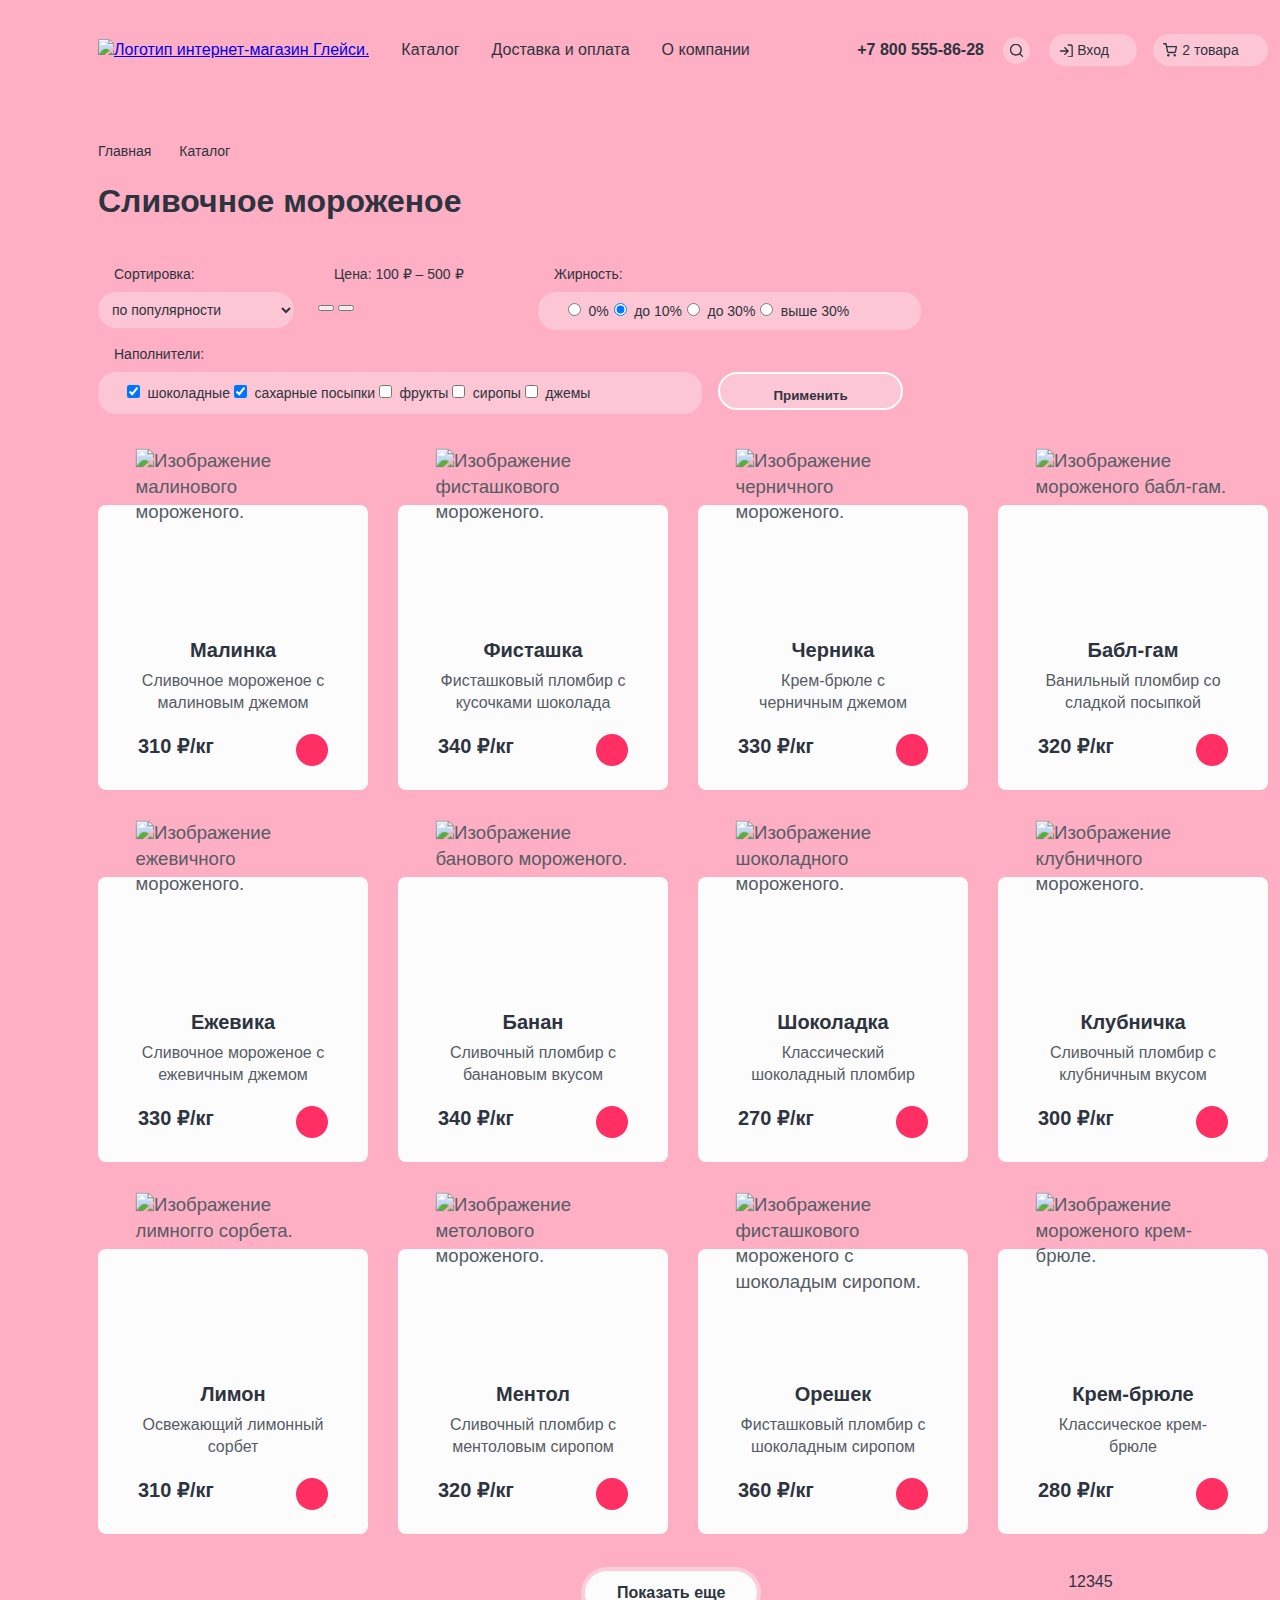
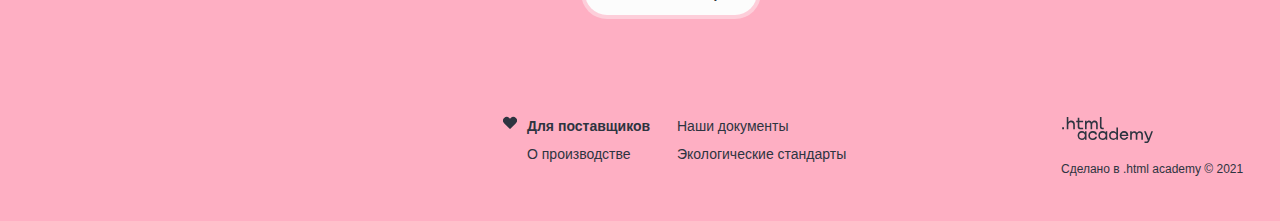
==== catalog.html @ 0bff7de8 "Добавляет мелкие графические элементы index" ====
<!DOCTYPE html>
<html lang="ru">

<head>
  <meta charset="UTF-8">
  <title>Интернет-магазин "Глейси" </title>
  <link rel="stylesheet" href="styles/styles.css" />
  <link rel="icon" href="favicon.ico" type="image/svg+xml" />
  <link rel="icon" type="image/png" href="images/favicon.png">
</head>

<body>
  <div class="page-wrapper">
    <header class="page-header">
      <!-- Логотип -->
      <a class="header-logo" href="index.html">
        <img src="images/logo.svg" width=" 137" height="56" alt="Логотип интернет-магазин Глейси.">
      </a>
      <!-- Навигация -->
      <nav class="header-navigation">
        <ul class="navigation-list">
          <li class="navigation-item">
            <a class="navigation-link" href="#">Каталог</a>
          </li>
          <li class="navigation-item">
            <a class="navigation-link" href="#">Доставка и оплата</a>
          </li>
          <li class="navigation-item">
            <a class="navigation-link" href="#">О компании</a>
          </li>
        </ul>
      </nav>
      <div class="header-wrapper">
        <!-- Телефон -->
        <a class="header-phone" href="tel:+78005558628">+7 800 555-86-28</a>
        <!-- Поиск по сайту -->
        <div class="search-wrapper">
          <button class="search-button" type="button"></button>
          <div class="input-wrapper"></div>
        </div>
      </div>
      <!-- Кнопка войти -->
      <div class="login-wrapper">
        <button class="login-button" type="button">Вход</button>
        <div class="login-popup"></div>
      </div>
      <!-- Корзина -->
      <div class="basket-wrapper">
        <button class="basket-button" type="button">2 товара</button>
        <div class="basket-popup"></div>
      </div>
    </header>
    <main class="main-container">
      <h1 class="visually-hidden">Каталог интернет-магазина Глейси.</h1>
      <!-- Хлебные крошки -->
      <ul class="breadcrumbs-list">
        <li class="breadcrumbs-item">
          <a class="breadcrumbs-link" href="index.html">Главная</a>
        </li>
        <li>
          <span class="breadcrumbs-link">Каталог</span>
        </li>
      </ul>
      <h2 class="catalog-title">Сливочное мороженое</h2>
      <!-- Фильтры -->
      <section class="filters">
        <h2 class="visually-hidden"> Список товаров с фильтрами</h2>
        <form class="filter-form" action="https://echo.htmlacademy.ru/" method="get">
          <div class="filter-wrapper-one">
            <h3 class="filter-title">Сортировка:</h3>
            <select class="sorting-select">
              <option value="popular">по популярности</option>
              <option value="price">по цене</option>
            </select>
            <!-- Фильтр по цене -->
            <fieldset class="filter">
              <h3 class="filter-title">Цена: 100 ₽ – 500 ₽</h3>
              <div class="range-scale">
                <div class="range-bar" style="left:0; width:164px">
                  <button class="range-toggle toggle-min" type="button">
                    <span class="visually-hidden">Изменить минимальную цену.</span>
                  </button>
                  <button class="range-toggle toggle-max" type="button">
                    <span class="visually-hidden">Изменить максимальную цену.</span>
                  </button>
                </div>
              </div>
            </fieldset>
            <!-- Фильтр по жирности -->
            <fieldset class="filter">
              <h3 class="filter-title">Жирность:</h3>
              <ul class="fat-content-list">
                <li class="fat-content-item">
                  <label class="radio-label">
                    <input class=" radio-input" type="radio" name="fat-content" value="0%" />
                    <span class="fat-content-label">0%</span>
                  </label>
                </li>
                <li class="fat-content-item">
                  <label class="radio-label">
                    <input class=" radio-input" type="radio" name="fat-content" value="10%" checked />
                    <span class="fat-content-label">до 10% </span>
                  </label>
                </li>
                <li class="fat-content-item">
                  <label class="radio-label">
                    <input class=" radio-input" type="radio" name="fat-content" value="30%" />
                    <span class="fat-content-label">до 30% </span>
                  </label>
                </li>
                <li class="fat-content-item">
                  <label class="radio-label">
                    <input class=" radio-input" type="radio" name="fat-content" value=">30%" />
                    <span class="fat-content-label">выше 30% </span>
                  </label>
                </li>
              </ul>
            </fieldset>
          </div>
          <div class="filter-wrapper-two">
            <!-- Фильтр по наполнителям -->
            <fieldset class="filter">
              <h3 class="filter-title">Наполнители:</h3>
              <ul class="toppings-list">
                <li class="toppings-item">
                  <label class="checkbox-label">
                    <input class=" checkbox-input" type="checkbox" name="topping" value="chocolate" checked />
                    <span class="checkbox-mark"></span>
                    <span class="toppings-label">шоколадные</span>
                  </label>
                </li>
                <li class="toppings-item">
                  <label class="checkbox-label">
                    <input class=" checkbox-input" type="checkbox" name="topping" value="sugar sprinkles" checked />
                    <span class="checkbox-mark"></span>
                    <span class="toppings-label">сахарные посыпки</span>
                  </label>
                </li>
                <li class="toppings-item">
                  <label class="checkbox-label">
                    <input class=" checkbox-input" type="checkbox" name="topping" value="fruit" />
                    <span class="checkbox-mark"></span>
                    <span class="toppings-label">фрукты</span>
                  </label>
                </li>
                <li class="toppings-item">
                  <label class="checkbox-label">
                    <input class=" checkbox-input" type="checkbox" name="topping" value="syrups" />
                    <span class="checkbox-mark"></span>
                    <span class="toppings-label">сиропы</span>
                  </label>
                </li>
                <li class="toppings-item">
                  <label class="checkbox-label">
                    <input class="checkbox-input" type="checkbox" name="topping" value="jams" />
                    <span class="checkbox-mark"></span>
                    <span class="toppings-label">джемы</span>
                  </label>
                </li>
              </ul>
            </fieldset>
            <button class="filter-button button-secondary-light" type="submit">Применить</button>
          </div>
        </form>
      </section>
      <!-- Каталог -->
      <section class="catalog">
        <h2 class="visually-hidden">Каталог товаров.</h2>
        <ul class="catalog-list">
          <li class="catalog-item">
            <img class="catalog-img" src="images/catalog-card-1.png" width="168" height="168"
              alt="Изображение малинового мороженого.">
            <div class="catalog-item-content">
              <h3 class="catalog-item-title">Малинка</h3>
              <p class="catalog-item-subtitle">Сливочное мороженое с малиновым джемом</p>
              <div class="catalog-wrapper">
                <span class="catalog-price">310 ₽/кг</span>
                <a class="catalog-link" href=""><span class="visually-hidden">Добавить в корзину.</span></a>
              </div>
            </div>
          </li>
          <li class="catalog-item">
            <img class="catalog-img" src="images/catalog-card-2.png" width="168" height="168"
              alt="Изображение фисташкового мороженого.">
            <div class="catalog-item-content">
              <h3 class="catalog-item-title">Фисташка</h3>
              <p class="catalog-item-subtitle">Фисташковый пломбир с кусочками шоколада</p>
              <div class="catalog-wrapper">
                <span class="catalog-price">340 ₽/кг</span>
                <a class="catalog-link" href=""><span class="visually-hidden">Добавить в корзину.</span></a>
              </div>
            </div>
          </li>
          <li class="catalog-item">
            <img class="catalog-img" src="images/catalog-card-3.png" width="168" height="168"
              alt="Изображение черничного мороженого.">
            <div class="catalog-item-content">
              <h3 class="catalog-item-title">Черника</h3>
              <p class="catalog-item-subtitle">Крем-брюле с черничным джемом</p>
              <div class="catalog-wrapper">
                <span class="catalog-price">330 ₽/кг</span>
                <a class="catalog-link" href=""><span class="visually-hidden">Добавить в корзину.</span></a>
              </div>
            </div>
          </li>
          <li class="catalog-item">
            <img class="catalog-img" src="images/catalog-card-4.png" width="168" height="168"
              alt="Изображение мороженого бабл-гам.">
            <div class="catalog-item-content">
              <h3 class="catalog-item-title">Бабл-гам</h3>
              <p class="catalog-item-subtitle">Ванильный пломбир со сладкой посыпкой</p>
              <div class="catalog-wrapper">
                <span class="catalog-price">320 ₽/кг</span>
                <a class="catalog-link" href=""><span class="visually-hidden">Добавить в корзину.</span></a>
              </div>
            </div>
          </li>
          <li class="catalog-item">
            <img class="catalog-img" src="images/catalog-card-5.png" width="168" height="168"
              alt="Изображение ежевичного мороженого.">
            <div class="catalog-item-content">
              <h3 class="catalog-item-title">Ежевика</h3>
              <p class="catalog-item-subtitle">Сливочное мороженое с ежевичным джемом</p>
              <div class="catalog-wrapper">
                <span class="catalog-price">330 ₽/кг</span>
                <a class="catalog-link" href=""><span class="visually-hidden">Добавить в корзину.</span></a>
              </div>
            </div>
          </li>
          <li class="catalog-item">
            <img class="catalog-img" src="images/catalog-card-6.png" width="168" height="168"
              alt="Изображение банового мороженого.">
            <div class="catalog-item-content">
              <h3 class="catalog-item-title">Банан</h3>
              <p class="catalog-item-subtitle">Сливочный пломбир с банановым вкусом</p>
              <div class="catalog-wrapper">
                <span class="catalog-price">340 ₽/кг</span>
                <a class="catalog-link" href=""><span class="visually-hidden">Добавить в корзину.</span></a>
              </div>
            </div>
          </li>
          <li class="catalog-item">
            <img class="catalog-img" src="images/catalog-card-7.png" width="168" height="168"
              alt="Изображение шоколадного мороженого.">
            <div class="catalog-item-content">
              <h3 class="catalog-item-title">Шоколадка</h3>
              <p class="catalog-item-subtitle">Классический шоколадный пломбир</p>
              <div class="catalog-wrapper">
                <span class="catalog-price">270 ₽/кг</span>
                <a class="catalog-link" href=""><span class="visually-hidden">Добавить в корзину.</span></a>
              </div>
            </div>
          </li>
          <li class="catalog-item">
            <img class="catalog-img" src="images/catalog-card-8.png" width="168" height="168"
              alt="Изображение клубничного мороженого.">
            <div class="catalog-item-content">
              <h3 class="catalog-item-title">Клубничка</h3>
              <p class="catalog-item-subtitle">Сливочный пломбир с клубничным вкусом</p>
              <div class="catalog-wrapper">
                <span class="catalog-price">300 ₽/кг</span>
                <a class="catalog-link" href=""><span class="visually-hidden">Добавить в корзину.</span></a>
              </div>
            </div>
          </li>
          <li class="catalog-item">
            <img class="catalog-img" src="images/catalog-card-9.png" width="168" height="168"
              alt="Изображение лимногго сорбета.">
            <div class="catalog-item-content">
              <h3 class="catalog-item-title">Лимон</h3>
              <p class="catalog-item-subtitle">Освежающий лимонный сорбет</p>
              <div class="catalog-wrapper">
                <span class="catalog-price">310 ₽/кг</span>
                <a class="catalog-link" href=""><span class="visually-hidden">Добавить в корзину.</span></a>
              </div>
            </div>
          </li>
          <li class="catalog-item">
            <img class="catalog-img" src="images/catalog-card-10.png" width="168" height="168"
              alt="Изображение метолового мороженого.">
            <div class="catalog-item-content">
              <h3 class="catalog-item-title">Ментол</h3>
              <p class="catalog-item-subtitle">Сливочный пломбир с ментоловым сиропом</p>
              <div class="catalog-wrapper">
                <span class="catalog-price">320 ₽/кг</span>
                <a class="catalog-link" href=""><span class="visually-hidden">Добавить в корзину.</span></a>
              </div>
            </div>
          </li>
          <li class="catalog-item">
            <img class="catalog-img" src="images/catalog-card-11.png" width="168" height="168"
              alt="Изображение фисташкового мороженого с шоколадым сиропом.">
            <div class="catalog-item-content">
              <h3 class="catalog-item-title">Орешек</h3>
              <p class="catalog-item-subtitle">Фисташковый пломбир с шоколадным сиропом</p>
              <div class="catalog-wrapper">
                <span class="catalog-price">360 ₽/кг</span>
                <a class="catalog-link" href=""><span class="visually-hidden">Добавить в корзину.</span></a>
              </div>
            </div>
          </li>
          <li class="catalog-item">
            <img class="catalog-img" src="images/catalog-card-12.png" width="168" height="168"
              alt="Изображение мороженого  крем-брюле.">
            <div class="catalog-item-content">
              <h3 class="catalog-item-title">Крем-брюле</h3>
              <p class="catalog-item-subtitle">Классическое крем-брюле </p>
              <div class="catalog-wrapper">
                <span class="catalog-price">280 ₽/кг</span>
                <a class="catalog-link" href=""><span class="visually-hidden">Добавить в корзину.</span></a>
              </div>
            </div>
          </li>
        </ul>
        <!-- Пагинация -->
        <div class="pagination-wrapper">
          <a class="pagination-button button-primary" href="#">Показать еще</a>
          <span class="pagination-arrow"></span>
          <ul class="pagination-list">
            <li class="pagination-item">
              <a class="pagination-item-link" href="#">1</a>
            </li>
            <li class="pagination-item">
              <a class="pagination-item-link" href="#">2</a>
            </li>
            <li class="pagination-item">
              <span class="pagination-item-link pagination-item-link-divider">3</span>
            </li>
            <li class="pagination-item">
              <a class="pagination-item-link" href="#">4</a>
            </li>
            <li class="pagination-item">
              <a class="pagination-item-link" href="#">5</a>
            </li>
          </ul>
          <span class="pagination-arrow"></span>
        </div>
      </section>
    </main>
    <footer class="footer">
      <!-- Cписок соцсетей -->
      <ul class=" footer-social-list">
        <li class="footer-social-item">
          <a class=" footer-social-link" href="https://t.me/htmlacademy ">
            <span class="visually-hidden">Телеграм.</span>
          </a>
        </li>
        <li class="footer-social-item">
          <a class=" footer-social-link" href="https://vk.com/htmlacademy ">
            <span class="visually-hidden">Вконтакте.</span>
          </a>
        </li>
        <li class=" footer-social-item">
          <a class=" footer-social-link" href="https://www.youtube.com/user/htmlacademyru ">
            <span class="visually-hidden">Ютуб.</span>
          </a>
        </li>
      </ul>
      <!-- Инфо -->
      <div class="info-wrapper">
        <h2 class="info-title" href="#">Для поставщиков</h2>
        <a class="info-link" href="#">Наши документы</a>
        <a class="info-link" href="#">О производстве</a>
        <a class="info-link" href="#">Экологические стандарты</a>
      </div>
      <!-- Логотип академии -->
      <div class="footer-logo-wrapper">
        <a class="footer-logo" href="https://htmlacademy.ru">
          <span class="visually-hidden">HTML academy.</span>
          <svg class="htmlacademy-icon" aria-hidden="true" focusable="false" viewBox="0 0 115 33" width="93" height="27"
            fill="none">
            <g clip-path="url(#a)" fill="#2D3440">
              <path
                d="M0 10.42v2.08h1.99v-2.08H0Zm9.42-6.76c-1.26 0-2.28.58-2.92 1.4h-.07V0H4.79v12.5h1.64V8.21c0-1.72 1.07-2.95 2.64-2.95 1.49
                 0 2.35 1.11 2.35 2.6v4.64h1.65V7.57c0-2.38-1.47-3.9-3.65-3.9Zm12.11.24h-3.9V.88H16V3.9h-1.55v1.6H16v4.84c0 1.39.78 2.15 2.18
                 2.15h3.36v-1.61H18.5c-.55 0-.86-.32-.86-.86V5.5h3.89V3.9Zm11.72-.22c-1.3 0-2.31.64-2.86 1.67h-.06a2.9 2.9 0 0 0-2.71-1.67c-1.14
                  0-2 .6-2.52 1.46h-.07V3.9h-1.58v8.59h1.65v-4.4c0-1.61.84-2.8 2.12-2.83 1.21-.03 1.92.83 1.92 2.14v5.1h1.64V7.95c0-1.93 1.14-2.69
                   2.13-2.69 1.2 0 1.9.83 1.9 2.14v5.1h1.64V7.22c0-2.08-1.17-3.54-3.2-3.54Zm5.43 6.6c0 1.4.8 2.22 2.26 2.22h1.63v-1.6h-1.39c-.55
                   0-.86-.31-.86-.85V0h-1.64v10.28Zm-15.3 5.66h-.07a3.75 3.75 0 0 0-3.07-1.49c-2.54-.03-4.36 1.85-4.36 4.5 0 2.68 1.85 4.56 4.34
                   4.53a3.66 3.66 0 0 0 3.09-1.57h.07v1.33H25v-8.55h-1.62v1.25Zm-2.91 5.95a2.83 2.83 0 0 1-2.95-2.93 2.83 2.83 0 0 1 2.95-2.94c1.75
                   0 2.89 1.31 2.89 2.94 0 1.6-1.14 2.93-2.9 2.93Zm15.28-4.09a4.28 4.28 0 0 0-4.36-3.35 4.37 4.37 0 0 0-4.54 4.5 4.39 4.39 0 0 0
                   4.54 4.53 4.3 4.3 0 0 0 4.36-3.4h-1.71a2.68 2.68 0 0 1-2.63 1.83 2.84 2.84 0 0 1-2.91-2.95 2.82 2.82 0 0 1 2.9-2.94 2.7 2.7 0 0
                   1 2.64 1.78h1.71Zm8.8-1.86h-.07a3.75 3.75 0 0 0-3.07-1.49c-2.54-.03-4.36 1.85-4.36 4.5 0 2.68 1.85 4.56 4.34 4.53a3.66 3.66 0 0
                    0 3.09-1.57h.07v1.33h1.62v-8.55h-1.62v1.25Zm-2.91 5.95a2.83 2.83 0 0 1-2.95-2.93 2.83 2.83 0 0 1 2.95-2.94c1.75 0 2.89 1.31 2.89
                     2.94 0 1.6-1.14 2.93-2.9 2.93Zm13.88-5.87h-.07a3.73 3.73 0 0 0-3.08-1.57c-2.5-.03-4.35 1.85-4.35 4.52 0 2.66 1.82 4.54 4.37
                     4.5A3.74 3.74 0 0 0 55.43 22h.09v1.25h1.63V10.8h-1.63v5.21Zm-2.9 5.89a2.83 2.83 0 0 1-2.95-2.94 2.83 2.83 0 0 1 2.94-2.93c1.75
                     0 2.9 1.33 2.9 2.93a2.82 2.82 0 0 1-2.9 2.94Zm10.72-7.46a4.36 4.36 0 0 0-4.43 4.52c0 2.44 1.7 4.5 4.47 4.5 2 0 3.62-1.08
                     4.19-2.9h-1.71c-.39.82-1.3 1.34-2.41 1.34-1.56 0-2.67-1.04-2.79-2.37h7.08c.23-2.84-1.56-5.09-4.4-5.09Zm-.03 1.57a2.6 2.6 0 0
                     1 2.65 2.07H60.7a2.57 2.57 0 0 1 2.61-2.07Zm16.1-1.55c-1.31 0-2.32.64-2.87 1.66h-.05c-.5-1-1.44-1.66-2.72-1.66a2.9 2.9 0 0 0-2.53
                      1.45h-.07v-1.23H69.6v8.55h1.65v-4.39c0-1.6.85-2.78 2.13-2.81 1.21-.03 1.92.83 1.92 2.12v5.08h1.65v-4.52c0-1.92 1.14-2.68
                      2.13-2.68 1.2 0 1.9.83 1.9 2.12v5.08h1.65v-5.25c0-2.07-1.18-3.52-3.2-3.52Zm9.09 7.4-2.94-7.18h-1.82l3.92
                      9.36-.02.03c-.28.71-.59.97-1.35.97h-2.03v1.64h2.03c1.49 0 2.28-.67 2.84-2.12l3.77-9.88h-1.68l-2.72 7.18Z" />
            </g>
            <defs>
              <clipPath id="a">
                <path fill="#fff" d="M0 0h93v26.71H0z" />
              </clipPath>
            </defs>
          </svg>
        </a>
        <p class="footer-credits">
          <span class="">Сделано в
            <a class="footer-link" href="https://htmlacademy.ru">.html academy</a>
            © 2021
          </span>
        </p>
      </div>
    </footer>
  </div>
</body>

</html>
---- styles/styles.css ----
@font-face {
  font-family: 'Inter';
  font-style: normal;
  font-weight: 400;
  src: url('../fonts/inter-400.woff2') format('woff2');
  font-display: swap;
}

@font-face {
  font-family: 'Inter';
  font-style: normal;
  font-weight: 700;
  src: url('../fonts/inter-700.woff2') format('woff2');
  font-display: swap;
}

@font-face {
  font-family: 'Inter';
  font-style: normal;
  font-weight: 900;
  src: url('../fonts/inter-900.woff2') format('woff2');
  font-display: swap;
}

*,
*::before,
*::after {
  box-sizing: border-box;
}

.visually-hidden {
  position: absolute;
  width: 1px;
  height: 1px;
  margin: -1px;
  padding: 0;
  overflow: hidden;
  white-space: nowrap;
  border: 0;
  clip: rect(0 0 0 0);
  clip-path: inset(100%);
}

html {
  height: 100%;
}

body {
  margin: 0;
  padding: 0;
  font-family: 'Inter', 'Arial', sans-serif;
  font-size: 16px;
  line-height: 22px;
  color: #565C66;
  background-color: #feafc3;
}

img {
  max-width: 100%;
  object-fit: contain;
}

.page-wrapper {
  width: 1366px;
  display: flex;
  flex-direction: column;
  margin: 0 auto;
  padding: 0 98px;
  min-height: 100vh;
}

/* Primary button */

.button-primary {
  min-width: 139px;
  padding: 12px 32px;
  font-size: 16px;
  line-height: 20px;
  font-weight: 700;
  color: #2D3440;
  background-color: #fcfcfc;
  box-shadow: 0 0 0 4px rgba(252, 252, 252, 0.4);
  border-radius: 26px;
  border: none;
  cursor: pointer;
}

/* Secondary button */

.button-secondary {
  min-width: 88px;
  padding: 12px 32px;
  font-size: 16px;
  line-height: 20px;
  font-weight: 700;
  color: #fcfcfc;
  background-color: #ff2f64;
  box-shadow: 0 0 0 4px rgba(255, 47, 100, 0.3);
  border-radius: 26px;
  border: none;
  cursor: pointer;
}

/* Secondary button light*/

.button-secondary-light {
  min-width: 185px;
  padding: 12px 32px;
  line-height: 20px;
  font-weight: 700;
  color: #2D3440;
  background-color: rgba(252, 252, 252, 0.3);
  border-radius: 26px;
  border: 2px solid #FCFCFC;
  cursor: pointer;
}

/* Header */

.page-header {
  display: flex;
  padding: 24px 0 38px 0;
  align-items: center;
}

/* Navigation */

.navigation-list {
  display: flex;
  flex-wrap: wrap;
  max-width: 495px;
  margin: 0 16px;
  padding: 0;
  list-style-type: none;
}

.navigation-link {
  display: block;
  padding: 16px;
  line-height: 20px;
  text-decoration: none;
  color: #2D3440;
}

.header-wrapper {
  display: flex;
  margin-left: auto;
}

/* Phone */

.header-phone {
  align-self: center;
  margin-right: 19px;
  line-height: 20px;
  font-weight: 700;
  text-decoration: none;
  color: #2D3440;
}

/* Search */

.search-wrapper {
  display: flex;
  align-items: center;
}

.search-button {
  position: relative;
  width: 27px;
  height: 27px;
  margin-right: 19px;
  background-color: rgba(252, 252, 252, 0.3);
  border-radius: 50%;
  border: none;
  cursor: pointer;
}

.search-button::before {
  content: "";
  position: absolute;
  top: 50%;
  left: 50%;
  width: 27px;
  height: 27px;
  transform: translate(-50%, -50%);
  background-image: url('../images/search.svg');
  background-repeat: no-repeat;
  background-position: center;
}

/* Log-in */

.login-button,
.basket-button {
  position: relative;
  min-width: 88px;
  margin-right: 16px;
  padding: 6px 16px;
  font-size: 14px;
  line-height: 20px;
  color: #2D3440;
  border: none;
  border-radius: 30px;
  background-color: rgba(252, 252, 252, 0.3);
  cursor: pointer;
}

.login-button::before {
  content: "";
  position: absolute;
  top: 50%;
  left: 19%;
  width: 13px;
  height: 13px;
  transform: translate(-50%, -50%);
  background-image: url('../images/login.svg');
  background-repeat: no-repeat;
}

/* Basket */

.basket-button {
  min-width: 115px;
  margin-right: 0;
}

.basket-button::before {
  content: "";
  position: absolute;
  top: 50%;
  left: 15%;
  width: 15px;
  height: 14px;
  transform: translate(-50%, -50%);
  background-image: url('../images/basket.svg');
  background-repeat: no-repeat;
}

/* Main */

.main-container {
  flex-grow: 1;
}

/* Slider */

.slider {
  position: relative;
  padding-bottom: 40px;
}

.slider-slide {
  display: grid;
  grid-template-columns: 560px 1fr;
}

.slider-content {
  padding: 118px 27px 114px 70px;
}

.slider-title {
  margin: 0 0 24px 0;
  padding: 0;
  font-size: 36px;
  line-height: 46px;
  font-weight: 900;
  color: #2D3440;
}

.slider-description {
  margin: 0 0 48px 0;
  padding: 0;
  font-size: 18px;
  line-height: 24px;
  color: #2D3440;
}

.slider-img {
  position: relative;
}

.slider-img::before {
  position: absolute;
  content: "";
  width: 312px;
  height: 312px;
  top: 50%;
  left: 26%;
  transform: translate(-50%, -50%);
  border-radius: 50%;
  background-color: #ffcbd8;
  z-index: -1;
}

.slider-link {
  display: inline-block;
  text-decoration: none;
  color: #2D3440;
}

/* Slider buttons */

.slider-button {
  position: absolute;
  top: 255px;
  width: 38px;
  height: 38px;
  border-radius: 50%;
  background-color: rgba(252, 252, 252, 0.3);
  border: 2px solid #fcfcfc;
}

.previous-slide {
  top: 45%;
  left: 48%;
  transform: translate(-50%, -53%) rotate(180deg);
  background-image: url('../images/slider-arrow.svg');
  background-position: center;
  background-repeat: no-repeat;
}

.next-slide {
  top: 45%;
  transform: translate(-33%, -53%);
  left: 74%;
  background-image: url('../images/slider-arrow.svg');
  background-position: center;
  background-repeat: no-repeat;
}

/* Slider pagination */

.slider-pagination-button {
  width: 12px;
  height: 12px;
  border-radius: 50%;
  border: none;
  background-color: #fcfcfc;
  opacity: 0.3;
}

.slider-pagination-button.is-active {
  background-color: #fcfcfc;
  opacity: 1;
}

/* Social */

.social-list {
  position: absolute;
  bottom: 40px;
  right: 0;
  display: grid;
  grid-template-columns: repeat(3, 24px);
  gap: 16px;
  margin: 0;
  padding: 0;
  list-style-type: none;
}

.social-link {
  display: block;
  width: 24px;
  height: 24px;
  border-radius: 50%;
  box-shadow: 0 0 0 2px rgba(252, 252, 252, 0.3);
}

.tg-link {
  background-image: url('../images/social-tg.svg');
  background-position: center;
  background-repeat: no-repeat;
}

.vk-link {
  background-image: url('../images/social-vk.svg');
  background-position: center;
  background-repeat: no-repeat;
}


.yt-link {
  background-image: url('../images/social-yt.svg');
  background-position: center;
  background-repeat: no-repeat;
}

/* Promo */

.promo {
  padding: 40px 0;
}

.promo-title {
  margin: 0;
  padding: 0 368px 55px 368px;
  font-size: 32px;
  line-height: 46px;
  font-weight: 900;
  color: #2D3440;
  text-align: center;
}

.promo-wrapper {
  display: grid;
  grid-template-columns: repeat(2, 570px);
  gap: 30px;
}

.article {
  position: relative;
  padding: 36px 206px 36px 36px;
  background-color: #ff7799;
  border-radius: 16px;
}

.article-title {
  margin: 0 0 28px 0;
  font-size: 24px;
  line-height: 30px;
  font-weight: 700;
  color: #2D3440;
}

.article-description {
  margin: 0 0 28px 0;
  color: #2D3440;
}

.article-link {
  display: inline-block;
  min-width: 176px;
  text-decoration: none;
}

.article-img {
  position: absolute;
  top: 0;
  right: 0;
}

/* Popular tastes */

.popular {
  padding: 40px 0;
}

.popular-title {
  margin: 0 0 56px 0;
  padding: 0 318px;
  font-size: 32px;
  line-height: 46px;
  font-weight: 900;
  color: #2D3440;
  text-align: center;
}

.popular-img {
  position: absolute;
  top: 8px;
  left: 50%;
  transform: translateX(-50%) scale(1.16);
}

.popular-list {
  display: grid;
  grid-template-columns: repeat(4, 270px);
  gap: 80px 30px;
  margin: 0;
  padding: 0;
  list-style-type: none;
}

.popular-item {
  position: relative;
  display: flex;
  flex-direction: column;
  margin: 0;
  padding: 52px 0 0 0;
}

.popular-item-content {
  display: flex;
  flex-direction: column;
  padding: 133px 40px 20px 40px;
  background-color: #fcfcfc;
  border-radius: 8px;
}

.popular-item-title {
  margin: 0 0 8px 0;
  font-size: 20px;
  line-height: 24px;
  font-weight: 700;
  color: #2D3440;
  text-align: center;
}

.popular-item-subtitle {
  margin: 0 0 19px 0;
  padding: 0;
  text-align: center;
}

.item-wrapper {
  display: flex;
  justify-content: space-between;
}

.item-price {
  font-size: 20px;
  line-height: 24px;
  font-weight: 700;
  color: #2D3440;
}

.item-link {
  position: relative;
  display: block;
  width: 32px;
  height: 32px;
  background-color: #ff2f64;
  border-radius: 50%;
}

.item-link::before {
  position: absolute;
  content: "";
  top: 50%;
  left: 50%;
  transform: translate(-50%, -50%);
  width: 15px;
  height: 14px;
  background-image: url('../images/basket-white.svg');
  background-repeat: no-repeat;
}

/* Advantages*/

.advantages {
  padding: 40px 0;
}

.advantages-content {
  padding: 80px 63px;
  background-color: #ffffff;
  border-radius: 16px;
}

.advantages-title {
  margin: 0 0 56px 0;
  padding: 0;
  text-align: center;
  font-size: 32px;
  line-height: 46px;
  font-weight: 900;
  color: #2D3440;
}

.advantages-list {
  display: grid;
  grid-template-columns: repeat(2, 505.5px);
  gap: 38px 32px;
  margin: 0;
  padding: 0;
  list-style-type: none;
}

.advantages-item {
  margin: 0;
  padding: 0 0 0 64px;
}

/* Blog and newsletter */

.newsletter {
  display: grid;
  grid-template-columns: repeat(2, 570px);
  gap: 30px;
  padding: 40px 0;
}

/* Blog */

.blog-wrapper {
  padding: 32.5px 235px 67px 32px;
  background-image: url('../images/blog-bg.jpg');
  background-position: -2px -103px;
  border-radius: 16px;
  background-size: 113%;
  background-color: #ffffff;
}

.blog-title {
  margin: 0 0 12px 0;
  padding: 0;
  font-size: 16px;
  line-height: 20px;
  font-weight: 400;
}

.blog-subtitle {
  margin: 0;
  padding: 0;
  font-size: 24px;
  line-height: 30px;
  font-weight: 700;
  color: #2D3440;
}

/* Newsletter */

.newsletter-wrapper {
  padding: 32px;
  background-color: #ffffff;
  border-radius: 16px;
}

.newsletter-info {
  margin: 0 0 42px 0;
}

.newsletter-input {
  width: 332px;
  padding: 14px 16px;
  font-family: inherit;
  font-size: 16px;
  line-height: 20px;
  color: #b9b9b9;
}

.newsletter-button {
  width: 152px;
  margin-left: 13px;
}

/* Delivery */

.delivery {
  padding: 40px 0 80px 0;
}

.delivery-wrapper {
  display: grid;
  grid-template-columns: 460px 500px;
  gap: 80px;
  padding: 64px;
  background-image: url('../images/delivery-bg.jpg');
  background-size: 105%;
  background-position: -2px -142px;
  border-radius: 16px;
  background-color: #ffffff;
}

.delivery-content-one {
  padding: 104px 50px 50px 36px;
}

.delivery-title {
  margin: 0 0 24px 0;
  padding: 0;
  font-size: 32px;
  line-height: 46px;
  font-weight: 900;
  color: #2D3440;
}

.delivery-description {
  margin: 0;
}

.delivery-content-two {
  padding: 40px 40px 42px 40px;
  background-color: #fcfcfc;
  box-shadow: 0 0 40px 15px rgba(45, 52, 64, 0.12);
  border-radius: 8px;
}

.delivery-info {
  margin: 0 0 34px 0;
}

.delivery-label {
  line-height: 20px;
  font-weight: 700;
  color: #2D3440;
}

.delivery-input {
  padding: 14px 16px;
  font-family: inherit;
  font-size: 16px;
  line-height: 20px;
}

.input-wrapper-one {
  display: grid;
  grid-template-columns: 117px 287px;
  grid-template-rows: 20px 48px;
  gap: 8px 16px;
  margin-bottom: 20px;
}

.date-label {
  grid-row-start: 1;
}

.date-input {
  width: 117px;
  grid-row-start: 2;
}

.phone-input {
  width: 287px;
}

.input-wrapper-two {
  display: grid;
  grid-template-columns: 420px;
  grid-template-rows: 20px 48px;
  gap: 8px 16px;
  margin-bottom: 32px;
}

.address-label {
  grid-row-start: 1;
}

.address-input {
  grid-row-start: 2;
}

.delivery-button {
  transform: translateX(93%);
}

/* Contacts */

.contacts {
  padding: 64px;
  background-image: url('../images/contacts-bg.jpg');
  background-size: cover;
  background-position: 0 -83px;
  border-radius: 16px;
}

.contacts-wrapper {
  padding: 40px 40px 42px 40px;
  background-color: #fcfcfc;
  box-shadow: 0 0 40px 15px rgba(45, 52, 64, 0.12);
  border-radius: 8px;
  width: 343px;
}

.contacts-title {
  margin: 0 0 12px 0;
  font-size: inherit;
  line-height: inherit;
  font-weight: inherit;
}

.contacts-address {
  margin: 0 0 24px 0;
  font-size: 20px;
  line-height: 24px;
  font-weight: 700;
  font-style: normal;
  color: #2D3440;
}

.contacts-phone {
  font-size: 20px;
  line-height: 24px;
  font-weight: 700;
  color: #2D3440;
  text-decoration: none;
}

.contacts-info {
  margin: 0 0 12px 0;
}

.contacts-info-two {
  margin: 0 0 29px 0;
  font-size: 14px;
}

.contacts-link {
  display: inline-flex;
  text-decoration: none;
}

/* Footer */

.footer {
  display: grid;
  grid-template-columns: 220px 356px 220px;
  column-gap: 185px;
  padding: 44px 0;
}

/* Footer social */

.footer-social-list {
  display: grid;
  grid-template-columns: repeat(5, 24px);
  gap: 16px;
  margin: 0;
  padding: 0;
  list-style-type: none;
}

.footer-social-item {
  margin: 0;
  padding: 0;
}

.footer-social-link {
  display: block;
  width: 24px;
  height: 24px;
  border-radius: 50%;
  box-shadow: 0 0 0 2px rgb(252 252 252 0.3);
}

.footer-social-tg {
  background-image: url('../images/social-tg.svg');
  background-position: center;
  background-repeat: no-repeat;
}

.footer-social-vk {
  background-image: url('../images/social-vk.svg');
  background-position: center;
  background-repeat: no-repeat;
}

.footer-social-yt {
  background-image: url('../images/social-yt.svg');
  background-position: center;
  background-repeat: no-repeat;
}

.info-wrapper {
  display: grid;
  grid-template-columns: 150px 206px;
  grid-template-rows: 20px 20px;
  row-gap: 8px;
}

.info-title {
  position: relative;
  margin: 0;
  padding-left: 24px;
  font-size: 14px;
  line-height: 20px;
  font-weight: 700;
  color: #2D3440;
}

.info-title::before {
  position: absolute;
  content: "";
  width: 14px;
  height: 13px;
  top: 0;
  left: 0;
  background-image: url('../images/footer-heart.svg');
}

.info-link {
  padding-left: 24px;
  font-size: 14px;
  line-height: 20px;
  color: #2D3440;
  text-decoration: none;
}

/* Footer logo */

.footer-logo {
  display: block;
  margin-bottom: 12px;
}

.htmlacademy-icon {
  transform: scale(1.21) translate(23px, 3px);
}

.footer-credits {
  margin: 0;
  font-size: 12px;
  line-height: 16px;
  color: #2D3440;
  transform: translateX(17px);
}

.footer-link {
  text-decoration: none;
  color: #2D3440;
}

/* Catalog */

/* Breadcrumbs */

.breadcrumbs-list {
  display: flex;
  flex-wrap: wrap;
  margin: 0;
  padding: 26px 0 16px 0;
  list-style-type: none;
}

.breadcrumbs-item {
  padding-right: 28px;
}

.breadcrumbs-link {
  text-decoration: none;
  font-size: 14px;
  line-height: 20px;
  color: #2D3440;
}

.catalog-title {
  margin: 0 0 40px 0;
  font-size: 32px;
  line-height: 46px;
  font-weight: 900;
  color: #2D3440;
}

/* Filters */

.filter {
  padding: 0;
  margin: 0;
  border: none;
}

.filter-title {
  margin: 0 0 8px 0;
  padding: 0 0 0 16px;
  font-size: 14px;
  line-height: 20px;
  font-weight: 400;
  color: #2D3440;
}

.filter-wrapper-one {
  display: grid;
  grid-template-columns: 196px 196px 383px;
  grid-template-rows: 20px 36px;
  gap: 8px 24px;
  margin: 0 0 16px 0;
}

/* Sorting */

.sorting-select {
  width: 196px;
  padding: 8px 10px;
  grid-row-start: 2;
  font-family: inherit;
  font-size: 14px;
  line-height: 20px;
  color: #2D3440;
  background-color: rgba(252, 252, 252, 0.3);
  border-radius: 20px;
  border: none;
}

/* Fat content filter */

.fat-content-list {
  display: flex;
  margin: 0;
  padding: 8px 25px;
  background-color: rgba(252, 252, 252, 0.3);
  border-radius: 18px;
  list-style-type: none;
}

.fat-content-label {
  font-size: 14px;
  line-height: 20px;
  color: #2D3440;
}

.filter-wrapper-two {
  display: grid;
  grid-template-columns: 604px 185px;
  grid-template-rows: 20px 38px;
  gap: 8px 16px;
  margin: 0 0 16px 0;
}

/* Toppings filter */

.toppings-list {
  display: flex;
  margin: 0;
  padding: 10px 25px;
  background-color: rgba(252, 252, 252, 0.3);
  border-radius: 18px;
  list-style-type: none;
}

.toppings-label {
  font-size: 14px;
  line-height: 20px;
  color: #2D3440;
}

/* Catalog product */

.catalog {
  padding: 28px 0 16px 0;
}

.catalog-list {
  margin: 0;
  padding: 0;
  list-style-type: none;
  display: grid;
  grid-template-columns: repeat(4, 270px);
  grid-template-rows: repeat(3, 332px);
  gap: 40px 30px;
}

.catalog-item {
  position: relative;
  margin: 0;
  padding: 51px 0 0 0;
}

.catalog-img {
  position: absolute;
  top: 8px;
  left: 50%;
  transform: translateX(-50%) scale(1.16);
}

.catalog-item-content {
  padding: 133px 40px 24px 40px;
  background-color: #fcfcfc;
  border-radius: 8px;
}

.catalog-item-title {
  margin: 0 0 8px 0;
  font-size: 20px;
  line-height: 24px;
  font-weight: 700;
  color: #2D3440;
  text-align: center;
}

.catalog-item-subtitle {
  margin: 0 0 20px 0;
  text-align: center;
}

.catalog-wrapper {
  display: flex;
  justify-content: space-between;
}

.catalog-price {
  font-size: 20px;
  line-height: 24px;
  font-weight: 700;
  color: #2D3440;
}

.catalog-link {
  width: 32px;
  height: 32px;
  background-color: #ff2f64;
  border-radius: 50%;
}

.filter-button {
  grid-row-start: 2;
  grid-column-start: 2;
}

/* Pagination */

.pagination-wrapper {
  display: flex;
  justify-content: space-between;
  padding: 41px 0 41px 487px;
}

.pagination-button {
  display: inline-flex;
  text-decoration: none;
}

.pagination-list {
  display: flex;
  margin: 0;
  padding: 0;
  list-style-type: none;
}

.pagination-item-link {
  text-decoration: none;
  color: #2D3440;
}
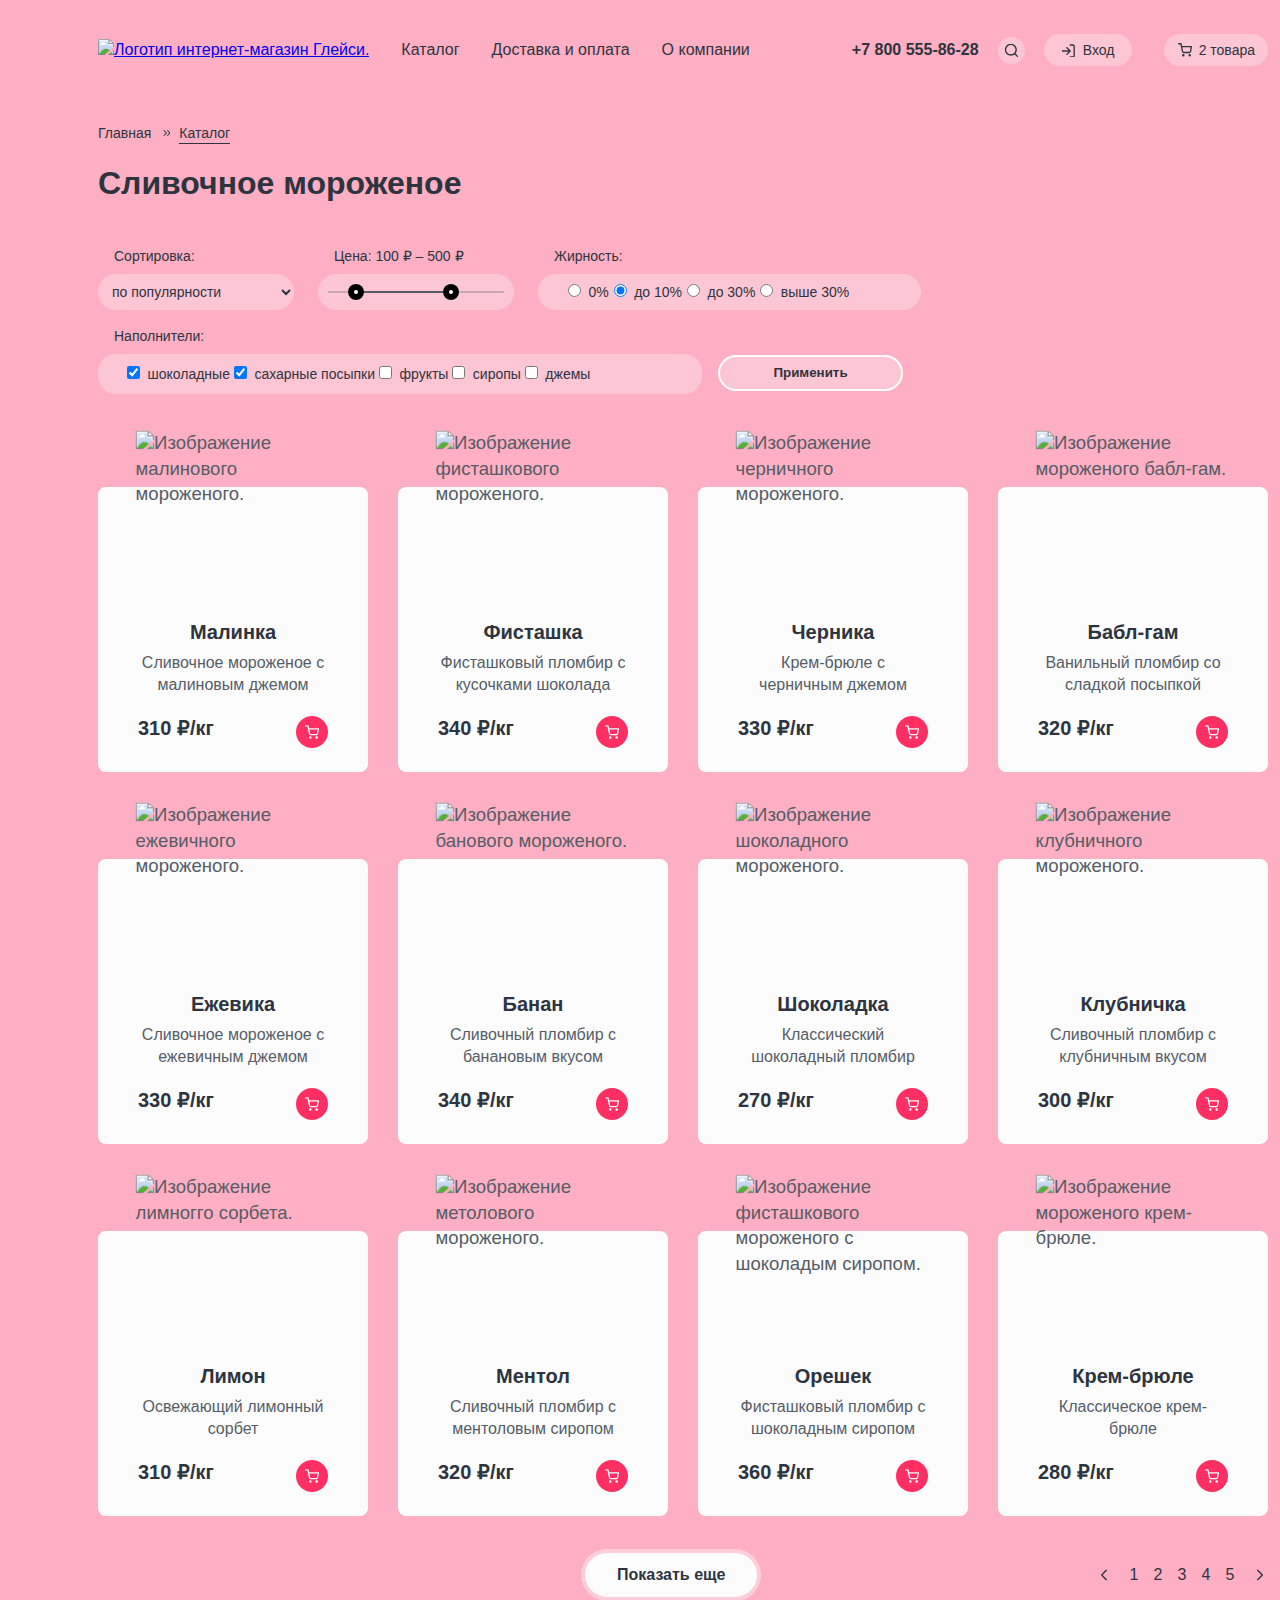
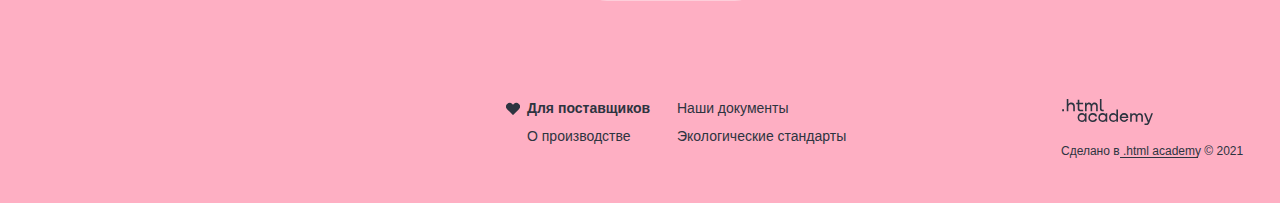
==== commit d53be1c7: "Мелкие сетки и графика catalog" ====
--- a/catalog.html
+++ b/catalog.html
@@ -20,7 +20,24 @@
       <nav class="header-navigation">
         <ul class="navigation-list">
           <li class="navigation-item">
-            <a class="navigation-link" href="#">Каталог</a>
+            <a class="navigation-link" href="catalog.html">Каталог</a>
+            <div class="catalog-popup">
+              <span class="catalog-popup-title">Новинки</span>
+              <ul class="catalog-popup-list">
+                <li class="catalog-popup-item">
+                  <a class="catalog-popup-link" href="catalog.html">Сливочное</a>
+                </li>
+                <li class="catalog-popup-item">
+                  <a class="catalog-popup-link" href="#">Щербеты</a>
+                </li>
+                <li class="catalog-popup-item">
+                  <a class="catalog-popup-link" href="#">Фруктовый&nbsp;лед</a>
+                </li>
+                <li class="catalog-popup-item">
+                  <a class="catalog-popup-link" href="#">Мелорин</a>
+                </li>
+              </ul>
+            </div>
           </li>
           <li class="navigation-item">
             <a class="navigation-link" href="#">Доставка и оплата</a>
@@ -36,18 +53,73 @@
         <!-- Поиск по сайту -->
         <div class="search-wrapper">
           <button class="search-button" type="button"></button>
-          <div class="input-wrapper"></div>
+          <div class="search-popup">
+            <form class="search-popup-form" action="https://echo.htmlacademy.ru/" method="post">
+              <input class="search-popup-input" type="search" placeholder="Поиск по сайту">
+            </form>
+          </div>
         </div>
-      </div>
-      <!-- Кнопка войти -->
-      <div class="login-wrapper">
-        <button class="login-button" type="button">Вход</button>
-        <div class="login-popup"></div>
-      </div>
-      <!-- Корзина -->
-      <div class="basket-wrapper">
-        <button class="basket-button" type="button">2 товара</button>
-        <div class="basket-popup"></div>
+        <!-- Кнопка войти -->
+        <div class="login-wrapper">
+          <button class="login-button" type="button">Вход</button>
+          <div class="login-popup">
+            <h2 class="login-popup-title">Личный кабинет</h2>
+            <form class="login-popup-form" action="https://echo.htmlacademy.ru/" method="post">
+              <input class="login-popup-input" type="email" placeholder="email@example.com" required>
+              <input class="login-popup-input input-password " type="password" required>
+              <button class="login-popup-button button-secondary" type="submit">Войти</button>
+              <ul class="help-list">
+                <li>
+                  <a class="help-link " href="#">Забыли пароль?</a>
+                </li>
+                <li>
+                  <a class="help-link" href="#">Регистрация</a>
+                </li>
+              </ul>
+            </form>
+          </div>
+        </div>
+        <!-- Корзина -->
+        <div class="basket-wrapper">
+          <button class="basket-button" type="button">2 товара</button>
+          <!-- Если в корзине нет товаров, то к basket-popup добавить класс is-empty -->
+          <div class="basket-popup is-empty">
+            <h3 class="basket-title">Корзина</h3>
+            <ul class="basket-list">
+              <li class="basket-item">
+                <a class="basket-link" href="#">
+                  <img class="basket-img" src="images/catalog-card-1.png" width="46" height="46"
+                    alt="Шарик малинового мороженого.">
+                  <div class="basket-wrapper">
+                    <p class="basket-description">Малинка</p>
+                    <p class="basket-quantity">1 кг х 310 ₽</p>
+                  </div>
+                  <span class="basket-price">310 ₽</span>
+                </a>
+                <button class="basket-close-button" type="button">
+                  <span class="visually-hidden">Удалить товар из корзины.</span>
+                </button>
+              <li class="basket-item">
+                <a class="basket-link" href="#">
+                  <img class="basket-img" src="images/catalog-card-4.png" width="46" height="46"
+                    alt="Шарик мороженого бабл-гам.">
+                  <div class="basket-wrapper">
+                    <p class="basket-description">Бабл-гам</p>
+                    <span class="basket-quantity">1,5 кг х 320 ₽</span>
+                  </div>
+                  <span class="basket-price">320 ₽</span>
+                </a>
+                <button class="basket-close-button" type="button">
+                  <span class="visually-hidden">Удалить товар из корзины.</span>
+                </button>
+            </ul>
+            <div class="basket-wrapper-total ">
+              <button class="button-secondary ">Оформить заказ</button>
+              <span class="basket-price-total">Итого: 790 ₽</span>
+            </div>
+            <div class="basket-popup-empty">Ваша корзина пока пуста</div>
+          </div>
+        </div>
       </div>
     </header>
     <main class="main-container">
@@ -57,7 +129,7 @@
         <li class="breadcrumbs-item">
           <a class="breadcrumbs-link" href="index.html">Главная</a>
         </li>
-        <li>
+        <li class="breadcrumbs-item">
           <span class="breadcrumbs-link">Каталог</span>
         </li>
       </ul>
@@ -75,8 +147,9 @@
             <!-- Фильтр по цене -->
             <fieldset class="filter">
               <h3 class="filter-title">Цена: 100 ₽ – 500 ₽</h3>
-              <div class="range-scale">
-                <div class="range-bar" style="left:0; width:164px">
+              <div class="range">
+                <div class="range-scale">
+                  <div class="range-bar" style="left:25px; width:100px"></div>
                   <button class="range-toggle toggle-min" type="button">
                     <span class="visually-hidden">Изменить минимальную цену.</span>
                   </button>
@@ -314,44 +387,46 @@
         </ul>
         <!-- Пагинация -->
         <div class="pagination-wrapper">
-          <a class="pagination-button button-primary" href="#">Показать еще</a>
-          <span class="pagination-arrow"></span>
+        <a class="pagination-button button-primary" href="#">Показать еще</a>
+       <div class="pagination-container">
+          <button class="pagination-arrow arrow-backward"></button>
           <ul class="pagination-list">
             <li class="pagination-item">
-              <a class="pagination-item-link" href="#">1</a>
+              <a class="pagination-link" href="#">1</a>
             </li>
             <li class="pagination-item">
-              <a class="pagination-item-link" href="#">2</a>
+              <a class="pagination-link" href="#">2</a>
             </li>
             <li class="pagination-item">
-              <span class="pagination-item-link pagination-item-link-divider">3</span>
+              <span class="pagination-link pagination-link-divider">3</span>
             </li>
             <li class="pagination-item">
-              <a class="pagination-item-link" href="#">4</a>
+              <a class="pagination-link" href="#">4</a>
             </li>
             <li class="pagination-item">
-              <a class="pagination-item-link" href="#">5</a>
+              <a class="pagination-link" href="#">5</a>
             </li>
           </ul>
-          <span class="pagination-arrow"></span>
+          <button class="pagination-arrow  arrow-forward"></button>
         </div>
+      </div>
       </section>
     </main>
     <footer class="footer">
       <!-- Cписок соцсетей -->
       <ul class=" footer-social-list">
         <li class="footer-social-item">
-          <a class=" footer-social-link" href="https://t.me/htmlacademy ">
+          <a class=" footer-social-link footer-social-tg" href="https://t.me/htmlacademy ">
             <span class="visually-hidden">Телеграм.</span>
           </a>
         </li>
         <li class="footer-social-item">
-          <a class=" footer-social-link" href="https://vk.com/htmlacademy ">
+          <a class=" footer-social-link footer-social-vk" href="https://vk.com/htmlacademy ">
             <span class="visually-hidden">Вконтакте.</span>
           </a>
         </li>
         <li class=" footer-social-item">
-          <a class=" footer-social-link" href="https://www.youtube.com/user/htmlacademyru ">
+          <a class=" footer-social-link footer-social-yt" href="https://www.youtube.com/user/htmlacademyru ">
             <span class="visually-hidden">Ютуб.</span>
           </a>
         </li>
--- a/styles/styles.css
+++ b/styles/styles.css
@@ -119,11 +119,16 @@
 
 .page-header {
   display: flex;
-  padding: 24px 0 38px 0;
+  padding: 24px 0 20px 0;
   align-items: center;
 }
 
 /* Navigation */
+
+.header-wrapper {
+  display: flex;
+  margin-left: auto;
+}
 
 .navigation-list {
   display: flex;
@@ -142,9 +147,70 @@
   color: #2D3440;
 }
 
-.header-wrapper {
-  display: flex;
-  margin-left: auto;
+.navigation-item {
+  position: relative;
+}
+
+.catalog-popup {
+  position: absolute;
+  top: 40px;
+  left: 10px;
+  padding: 16px 13px 14px 16px;
+  background-color: #fcfcfc;
+  box-shadow: 0 8px 16px rgba(45, 52, 64, 0.12);
+  border-radius: 4px;
+  z-index: 2;
+  display: none;
+}
+
+.catalog-popup-title {
+  position: relative;
+  display: block;
+  margin: 0 0 22px 0;
+  font-size: 14px;
+  line-height: 20px;
+  font-weight: 700;
+  color: #2D3440;
+}
+
+.catalog-popup-title::after {
+  position: absolute;
+  content: "";
+  width: 100%;
+  height: 1px;
+  bottom: -15px;
+  left: 0;
+  background-color: #b9b9b9;
+
+}
+
+.catalog-popup-list {
+  margin: 0;
+  padding: 0;
+  list-style-type: none;
+}
+
+.catalog-popup-item {
+  padding: 0;
+  margin-bottom: 12px;
+}
+
+.catalog-popup-item:last-child {
+  margin-bottom: 0;
+}
+
+.catalog-popup-link {
+  text-decoration: none;
+  color: #2d3440;
+}
+
+.catalog-popup:hover {
+  display: block;
+}
+
+.navigation-link:hover+.catalog-popup,
+.navigation-link:focus+.catalog-popup {
+  display: block;
 }
 
 /* Phone */
@@ -161,8 +227,10 @@
 /* Search */
 
 .search-wrapper {
+  position: relative;
   display: flex;
   align-items: center;
+  z-index: 1;
 }
 
 .search-button {
@@ -174,6 +242,7 @@
   border-radius: 50%;
   border: none;
   cursor: pointer;
+  z-index: 1;
 }
 
 .search-button::before {
@@ -189,14 +258,59 @@
   background-position: center;
 }
 
+.search-popup {
+  position: absolute;
+  top: 40px;
+  right: 19px;
+  width: 356px;
+  box-shadow: 0 8px 16px rgba(45, 52, 64, 0.12);
+  border-radius: 4px;
+  background-color: #fcfcfc;
+  display: none;
+}
+
+.search-popup::before {
+  position: absolute;
+  content: "";
+  width: 356px;
+  height: 30px;
+  top: -30px;
+  right: -20px;
+  z-index: -1;
+}
+
+.search-popup-form {
+  padding: 24px 16px;
+}
+
+.search-popup-input {
+  padding: 14px 16px;
+  width: 324px;
+  border-radius: 4px;
+  border: 1px solid #b9b9b9;
+}
+
+.search-popup:hover {
+  display: block;
+}
+
+.search-button:hover+.search-popup,
+.search-button:focus+.search-popup {
+  display: block;
+}
+
 /* Log-in */
+
+.login-wrapper {
+  position: relative;
+}
 
 .login-button,
 .basket-button {
   position: relative;
   min-width: 88px;
   margin-right: 16px;
-  padding: 6px 16px;
+  padding: 6px 13px 6px 35px;
   font-size: 14px;
   line-height: 20px;
   color: #2D3440;
@@ -204,13 +318,14 @@
   border-radius: 30px;
   background-color: rgba(252, 252, 252, 0.3);
   cursor: pointer;
+  z-index: 1;
 }
 
 .login-button::before {
   content: "";
   position: absolute;
   top: 50%;
-  left: 19%;
+  left: 28%;
   width: 13px;
   height: 13px;
   transform: translate(-50%, -50%);
@@ -218,10 +333,106 @@
   background-repeat: no-repeat;
 }
 
+.login-popup {
+  position: absolute;
+  top: 40px;
+  right: 16px;
+  padding: 48px 48px 52px 48px;
+  width: 420px;
+  background-color: #fcfcfc;
+  box-shadow: 0 15px 40px rgba(45, 52, 64, 0.12);
+  border-radius: 4px;
+  z-index: 2;
+  display: none;
+}
+
+.login-popup::before {
+  position: absolute;
+  content: "";
+  top: -20px;
+  right: 0;
+  width: 420px;
+  height: 20px;
+}
+
+.login-popup-form {
+  display: flex;
+  flex-wrap: wrap;
+}
+
+login-popup-title {
+  margin: 0 0 32px 0;
+  font-size: 24px;
+  line-height: 36px;
+  font-weight: 700;
+  color: #2d3440;
+}
+
+.login-popup-input {
+  padding: 14px 16px;
+  margin-bottom: 16px;
+  width: 324px;
+  font-family: inherit;
+  font-weight: 400;
+  font-size: 16px;
+  line-height: 20px;
+  border: 1px solid #b9b9b9;
+}
+
+.login-popup-input::placeholder {
+  color: #2d3440;
+}
+
+.input-password {
+  margin-bottom: 32px;
+}
+
+.login-popup-button {
+  margin-right: 23px;
+}
+
+.help-list {
+  padding: 0;
+  margin: 0;
+  list-style-type: none;
+}
+
+.help-link {
+  position: relative;
+  font-family: inherit;
+  font-size: 14px;
+  line-height: 20px;
+  text-decoration: none;
+  color: #2d3440;
+}
+
+.help-link::after {
+  position: absolute;
+  content: "";
+  width: 100%;
+  height: 1px;
+  bottom: 0;
+  left: 0;
+  background-color: #2d3440;
+}
+
+.login-popup:hover {
+  display: block;
+}
+
+.login-button:hover+.login-popup,
+.login-button:focus+.login-popup {
+  display: block;
+}
+
 /* Basket */
 
+.basket-wrapper {
+  position: relative;
+}
+
 .basket-button {
-  min-width: 115px;
+  max-width: 115px;
   margin-right: 0;
 }
 
@@ -229,7 +440,7 @@
   content: "";
   position: absolute;
   top: 50%;
-  left: 15%;
+  left: 20%;
   width: 15px;
   height: 14px;
   transform: translate(-50%, -50%);
@@ -237,6 +448,158 @@
   background-repeat: no-repeat;
 }
 
+/* Basket popup */
+
+.basket-popup {
+  position: absolute;
+  background-color: #fcfcfc;
+  padding: 48px;
+  width: 441px;
+  top: 40px;
+  left: -337px;
+  box-shadow: 0 15px 40px rgba(45, 52, 64, 0.12);
+  border-radius: 4px;
+  z-index: 2;
+  display: none;
+}
+
+.basket-popup::before {
+  position: absolute;
+  content: "";
+  width: 441px;
+  height: 20px;
+  top: -20px;
+  left: 0;
+}
+
+.basket-popup:hover {
+  display: block;
+}
+
+.basket-button:hover+.basket-popup,
+.basket-button:focus+.basket-popup {
+  display: block;
+}
+
+.basket-wrapper:focus-within .basket-popup {
+  display: block;
+}
+
+.basket-title {
+  font-size: 24px;
+  line-height: 30px;
+  font-weight: 700;
+  color: #2d3440;
+  padding: 0;
+  margin: 0 0 32px 0;
+}
+
+.basket-list {
+  margin: 0 0 32px 0;
+  padding: 0;
+  list-style-type: none;
+  border-bottom: 1px solid #e7e7e7;
+}
+
+.basket-item {
+  display: grid;
+  grid-template-columns: 277px 16px;
+  margin: 0 0 24px 0;
+  padding: 0;
+}
+
+.basket-item:last-child {
+  margin: 0 0 32px 0;
+}
+
+.basket-link {
+  display: grid;
+  grid-template-columns: 46px 164px 81px;
+  font-size: 18px;
+  line-height: 22px;
+  font-weight: 700;
+  color: #2d3440;
+  text-decoration: none;
+}
+
+.basket-wrapper {
+  display: flex;
+  flex-direction: column;
+  margin-left: 16px;
+}
+
+.basket-description {
+  margin: 0;
+  padding: 0;
+}
+
+.basket-quantity {
+  margin: 0;
+  padding: 0;
+  font-size: 14px;
+  line-height: 20px;
+  font-weight: 400;
+  color: #b9b9b9;
+}
+
+.basket-close-button {
+  position: relative;
+  border: none;
+  background-color: transparent;
+  width: 16px;
+  height: 16px;
+  transform: translate(50px, 10px);
+}
+
+.basket-close-button::before,
+.basket-close-button::after {
+  position: absolute;
+  content: "";
+  width: 16px;
+  height: 1px;
+  top: 0;
+  left: 0;
+  transform: rotate(45deg);
+  background-color: #000000;
+}
+
+.basket-close-button::after {
+  transform: rotate(-45deg);
+}
+
+.basket-wrapper-total {
+  display: flex;
+  justify-content: space-between;
+  align-items: center;
+}
+
+.basket-price-total {
+  margin: 0;
+  font-size: 18px;
+  line-height: 22px;
+  font-weight: 700;
+  color: #2d3440;
+}
+
+.basket-popup-empty {
+  position: absolute;
+  top: 0;
+  left: 0;
+  text-align: center;
+  width: 288px;
+  padding: 48px 0;
+  box-shadow: 0 15px 40px rgba(45, 52, 64, 0.12);
+  border-radius: 4px;
+  background-color: #fcfcfc;
+  font-weight: 700;
+  font-size: 24px;
+  line-height: 30px;
+  color: #2d3440;
+  display: none;
+}
+
+
+
 /* Main */
 
 .main-container {
@@ -245,52 +608,62 @@
 
 /* Slider */
 
+.color-pink {
+  background-color: #feafc3;
+}
+
+.color-blue {
+  background-color: #69a9ff;
+}
+
+.color-yellow {
+  background-color: #fcc850;
+}
+
 .slider {
   position: relative;
-  padding-bottom: 40px;
+  padding-left: 70px;
+  margin-bottom: 40px;
+}
+
+.slider-slides {
+  display: flex;
 }
 
 .slider-slide {
-  display: grid;
-  grid-template-columns: 560px 1fr;
+  width: 150px;
+}
+
+.slider-slide--active .slider-content {
+  display: block;
+}
+
+.slider-slide--active {
+  order: -1;
+  width: 800px;
+  display: grid;
+  grid-template-columns: 470px 630px;
 }
 
 .slider-content {
-  padding: 118px 27px 114px 70px;
+  display: none;
+  align-self: center;
+  padding: 40px 0;
 }
 
 .slider-title {
-  margin: 0 0 24px 0;
-  padding: 0;
+  margin: 0 0 24px;
+  font-weight: 900;
   font-size: 36px;
   line-height: 46px;
-  font-weight: 900;
-  color: #2D3440;
+  color: #2d3440;
 }
 
 .slider-description {
-  margin: 0 0 48px 0;
-  padding: 0;
+  margin: 0 0 48px;
   font-size: 18px;
   line-height: 24px;
-  color: #2D3440;
-}
-
-.slider-img {
-  position: relative;
-}
-
-.slider-img::before {
-  position: absolute;
-  content: "";
-  width: 312px;
-  height: 312px;
-  top: 50%;
-  left: 26%;
-  transform: translate(-50%, -50%);
-  border-radius: 50%;
-  background-color: #ffcbd8;
-  z-index: -1;
+  color: #2d3440;
 }
 
 .slider-link {
@@ -299,50 +672,85 @@
   color: #2D3440;
 }
 
-/* Slider buttons */
-
-.slider-button {
-  position: absolute;
-  top: 255px;
+.slider-images {
+  display: grid;
+  grid-template-columns: 306px 123px 123px;
+  column-gap: 15px;
+  transform: scale(0.37);
+}
+
+.slider-image {
+  position: relative;
+  padding: 22px;
+}
+
+.slider-image::before {
+  position: absolute;
+  content: "";
+  width: 265px;
+  height: 265px;
+  border-radius: 50%;
+  background-color: rgba(255, 255, 255, 0.3);
+  z-index: -1;
+  top: 50%;
+  left: 50%;
+  transform: translate(-50%, -50%);
+}
+
+.slider-slide--active .slider-images {
+  transform: scale(1.179) translate(43px, 0px);
+}
+
+/* Slider arrows */
+
+.slider-toggles {
+  position: absolute;
+  top: 258px;
+  left: 542px;
+  display: flex;
+  justify-content: space-between;
+  width: 350px;
+}
+
+.slider-toggle {
+  display: flex;
+  justify-content: center;
+  align-items: center;
   width: 38px;
   height: 38px;
   border-radius: 50%;
+  border: 2px solid #fcfcfc;
+  color: #fcfcfc;
   background-color: rgba(252, 252, 252, 0.3);
-  border: 2px solid #fcfcfc;
-}
-
-.previous-slide {
-  top: 45%;
-  left: 48%;
-  transform: translate(-50%, -53%) rotate(180deg);
-  background-image: url('../images/slider-arrow.svg');
-  background-position: center;
-  background-repeat: no-repeat;
-}
-
-.next-slide {
-  top: 45%;
-  transform: translate(-33%, -53%);
-  left: 74%;
-  background-image: url('../images/slider-arrow.svg');
-  background-position: center;
-  background-repeat: no-repeat;
+  cursor: pointer;
 }
 
 /* Slider pagination */
 
+.slider-pagination {
+  position: absolute;
+  left: 0;
+  bottom: 0;
+  display: grid;
+  grid-template-columns: repeat(3, 1fr);
+  gap: 8px;
+}
+
 .slider-pagination-button {
+  display: flex;
   width: 12px;
   height: 12px;
+  padding: 0;
   border-radius: 50%;
-  border: none;
   background-color: #fcfcfc;
   opacity: 0.3;
+  border: none;
+  cursor: pointer;
 }
 
 .slider-pagination-button.is-active {
-  background-color: #fcfcfc;
   opacity: 1;
+  pointer-events: none;
 }
 
 /* Social */
@@ -390,11 +798,12 @@
 
 .promo {
   padding: 40px 0;
+  margin-bottom: 40px;
 }
 
 .promo-title {
   margin: 0;
-  padding: 0 368px 55px 368px;
+  padding: 0 368px 54px 368px;
   font-size: 32px;
   line-height: 46px;
   font-weight: 900;
@@ -539,11 +948,17 @@
 /* Advantages*/
 
 .advantages {
-  padding: 40px 0;
+  padding: 24px;
+  background-image: url('../images/waffle-bg.png');
+  border-radius: 16px;
+  background-repeat: no-repeat;
+  background-position: center;
+  background-size: cover;
+  margin-bottom: 80px;
 }
 
 .advantages-content {
-  padding: 80px 63px;
+  padding: 56px 40px;
   background-color: #ffffff;
   border-radius: 16px;
 }
@@ -568,17 +983,47 @@
 }
 
 .advantages-item {
+  position: relative;
   margin: 0;
   padding: 0 0 0 64px;
 }
 
+.advantages-item::before {
+  content: "";
+  position: absolute;
+  width: 48px;
+  height: 48px;
+  top: 0;
+  left: 0;
+  border-radius: 50%;
+  border: 2px solid #2d3440;
+  background-position: center;
+  background-repeat: no-repeat;
+}
+
+.advantages-item-one::before {
+  background-image: url('../images/ice-cream.png');
+}
+
+.advantages-item-two::before {
+  background-image: url('../images/cow.png');
+}
+
+.advantages-item-three::before {
+  background-image: url('../images/leaf.png');
+}
+
+.advantages-item-four::before {
+  background-image: url('../images/thermometer.png');
+}
+
 /* Blog and newsletter */
 
-.newsletter {
+.section-wrapper {
   display: grid;
   grid-template-columns: repeat(2, 570px);
   gap: 30px;
-  padding: 40px 0;
+  margin-bottom: 80px;
 }
 
 /* Blog */
@@ -611,8 +1056,17 @@
 
 /* Newsletter */
 
+.newsletter {
+  padding: 6px;
+  background-image: url('../images/newsletter-bg.png');
+  border-radius: 16px;
+  background-repeat: no-repeat;
+  background-position: center;
+  background-size: cover;
+}
+
 .newsletter-wrapper {
-  padding: 32px;
+  padding: 26px;
   background-color: #ffffff;
   border-radius: 16px;
 }
@@ -638,7 +1092,7 @@
 /* Delivery */
 
 .delivery {
-  padding: 40px 0 80px 0;
+  margin-bottom: 80px;
 }
 
 .delivery-wrapper {
@@ -648,7 +1102,7 @@
   padding: 64px;
   background-image: url('../images/delivery-bg.jpg');
   background-size: 105%;
-  background-position: -2px -142px;
+  background-position: -1px -139px;
   border-radius: 16px;
   background-color: #ffffff;
 }
@@ -864,8 +1318,8 @@
   content: "";
   width: 14px;
   height: 13px;
-  top: 0;
-  left: 0;
+  top: 4px;
+  left: 3px;
   background-image: url('../images/footer-heart.svg');
 }
 
@@ -897,8 +1351,105 @@
 }
 
 .footer-link {
+  position: relative;
   text-decoration: none;
   color: #2D3440;
+}
+
+.footer-link::before {
+  position: absolute;
+  content: "";
+  width: 100%;
+  height: 1px;
+  bottom: 0;
+  left: -3px;
+  background-color: #2d3440;
+}
+
+/* Modal */
+
+.modal-container {
+  position: fixed;
+  top: 0;
+  left: 0;
+  display: flex;
+  width: 100%;
+  height: 100%;
+  background-color: rgba(45, 52, 64, 0.3);
+  display: none;
+}
+
+.modal-container.is-open {
+  display: flex;
+}
+
+.modal {
+  position: relative;
+  margin: auto;
+  padding: 64px 64px 66px 64px;
+  width: 570px;
+  background-color: #fcfcfc;
+  border-radius: 8px;
+  box-shadow: 0 15px 40px rgba(45, 52, 64, 0.12);
+}
+
+.modal-close-button {
+  position: absolute;
+  top: 45px;
+  right: 39px;
+  width: 20px;
+  height: 20px;
+  padding: 0;
+  background-color: transparent;
+  border: none;
+  cursor: pointer;
+}
+
+.modal-close-button::before,
+.modal-close-button::after {
+  position: absolute;
+  content: "";
+  top: 50%;
+  width: 15px;
+  height: 1px;
+  background-color: #000000;
+  transform: translate(-50%, -50%) rotate(45deg);
+}
+
+.modal-close-button::after {
+  transform: translate(-50%, -50%) rotate(-45deg);
+}
+
+.modal-title {
+  margin: 0 0 32px 0;
+  font-size: 24px;
+  line-height: 30px;
+  font-weight: 700;
+  color: #2d3440;
+}
+
+.modal-input {
+  width: 442px;
+  padding: 14px 16px;
+  margin-bottom: 16px;
+  border-radius: 4px;
+  border: 1px solid #b9b9b9;
+}
+
+.modal-input::placeholder {
+  font-family: inherit;
+  font-size: 16px;
+  line-height: 20px;
+  color: #b9b9b9;
+}
+
+.modal-appeal {
+  min-height: 149px;
+  margin-bottom: 32px;
+}
+
+.modal-button {
+  margin-left: 292px;
 }
 
 /* Catalog */
@@ -914,7 +1465,37 @@
 }
 
 .breadcrumbs-item {
+  position: relative;
   padding-right: 28px;
+}
+
+.breadcrumbs-item:last-child {
+  padding-right: 0;
+}
+
+.breadcrumbs-item::after {
+  position: absolute;
+  content: "";
+  width: 7px;
+  height: 6px;
+  top: 50%;
+  right: 9px;
+  transform: translateY(-50%);
+  background-image: url('../images/breadcrambs-arrow.svg');
+}
+
+.breadcrumbs-item:last-child::after {
+  display: none;
+}
+
+.breadcrumbs-item:last-child::before {
+  position: absolute;
+  content: "";
+  width: 100%;
+  height: 1px;
+  bottom: 0;
+  left: 0;
+  background-color: #2d3440;
 }
 
 .breadcrumbs-link {
@@ -972,12 +1553,55 @@
   border: none;
 }
 
+/* Range */
+
+.range {
+  padding: 17px 10px;
+  background-color: rgba(252, 252, 252, 0.3);
+  border-radius: 20px;
+}
+
+.range-scale {
+  position: relative;
+  height: 2px;
+  background-color: rgba(86, 92, 102, 0.3);
+
+}
+
+.range-bar {
+  position: absolute;
+  height: 2px;
+  background-color: #565c66;
+}
+
+.range-toggle {
+  position: absolute;
+  width: 16px;
+  height: 16px;
+  background-color: #ffffff;
+  box-shadow: inset 0 0 0 6px #000000;
+  border-radius: 50%;
+  border: none;
+}
+
+.toggle-min {
+  top: 50%;
+  left: 20px;
+  transform: translate(0, -50%);
+}
+
+.toggle-max {
+  top: 50%;
+  right: 45px;
+  transform: translate(0, -50%);
+}
+
 /* Fat content filter */
 
 .fat-content-list {
   display: flex;
   margin: 0;
-  padding: 8px 25px;
+  padding: 7px 25px;
   background-color: rgba(252, 252, 252, 0.3);
   border-radius: 18px;
   list-style-type: none;
@@ -1002,7 +1626,7 @@
 .toppings-list {
   display: flex;
   margin: 0;
-  padding: 10px 25px;
+  padding: 9px 25px;
   background-color: rgba(252, 252, 252, 0.3);
   border-radius: 18px;
   list-style-type: none;
@@ -1013,6 +1637,14 @@
   line-height: 20px;
   color: #2D3440;
 }
+
+.filter-button {
+  align-self: center;
+  padding: 6px 32px;
+  grid-row-start: 2;
+  grid-column-start: 2;
+}
+
 
 /* Catalog product */
 
@@ -1076,23 +1708,39 @@
 }
 
 .catalog-link {
+  position: relative;
   width: 32px;
   height: 32px;
   background-color: #ff2f64;
   border-radius: 50%;
 }
 
-.filter-button {
-  grid-row-start: 2;
-  grid-column-start: 2;
-}
+.catalog-link::before {
+  position: absolute;
+  content: "";
+  top: 50%;
+  left: 50%;
+  transform: translate(-50%, -50%);
+  width: 15px;
+  height: 14px;
+  background-image: url(../images/basket-white.svg);
+  background-repeat: no-repeat;
+}
+
+
 
 /* Pagination */
 
 .pagination-wrapper {
   display: flex;
   justify-content: space-between;
+  align-items: center;
   padding: 41px 0 41px 487px;
+}
+
+.pagination-container {
+  display: flex;
+  align-items: center;
 }
 
 .pagination-button {
@@ -1100,14 +1748,39 @@
   text-decoration: none;
 }
 
+.pagination-arrow {
+  position: relative;
+  width: 16px;
+  height: 16px;
+  border: none;
+  background-color: transparent;
+  background-image: url('../images/pagination-arrow.svg');
+  background-repeat: no-repeat;
+  background-position: center;
+}
+
+.arrow-backward {
+  transform: rotate(-180deg);
+}
+
 .pagination-list {
   display: flex;
-  margin: 0;
+  margin: 0 10px;
   padding: 0;
   list-style-type: none;
 }
 
-.pagination-item-link {
+.pagination-link {
+
+  display: flex;
+  justify-content: center;
+  align-items: center;
   text-decoration: none;
-  color: #2D3440;
-}
+  font-size: 16px;
+  line-height: 20px;
+  color: #2d3440;
+  width: 24px;
+  height: 24px;
+  border-radius: 50%;
+  border: 1px solid transparent;
+}
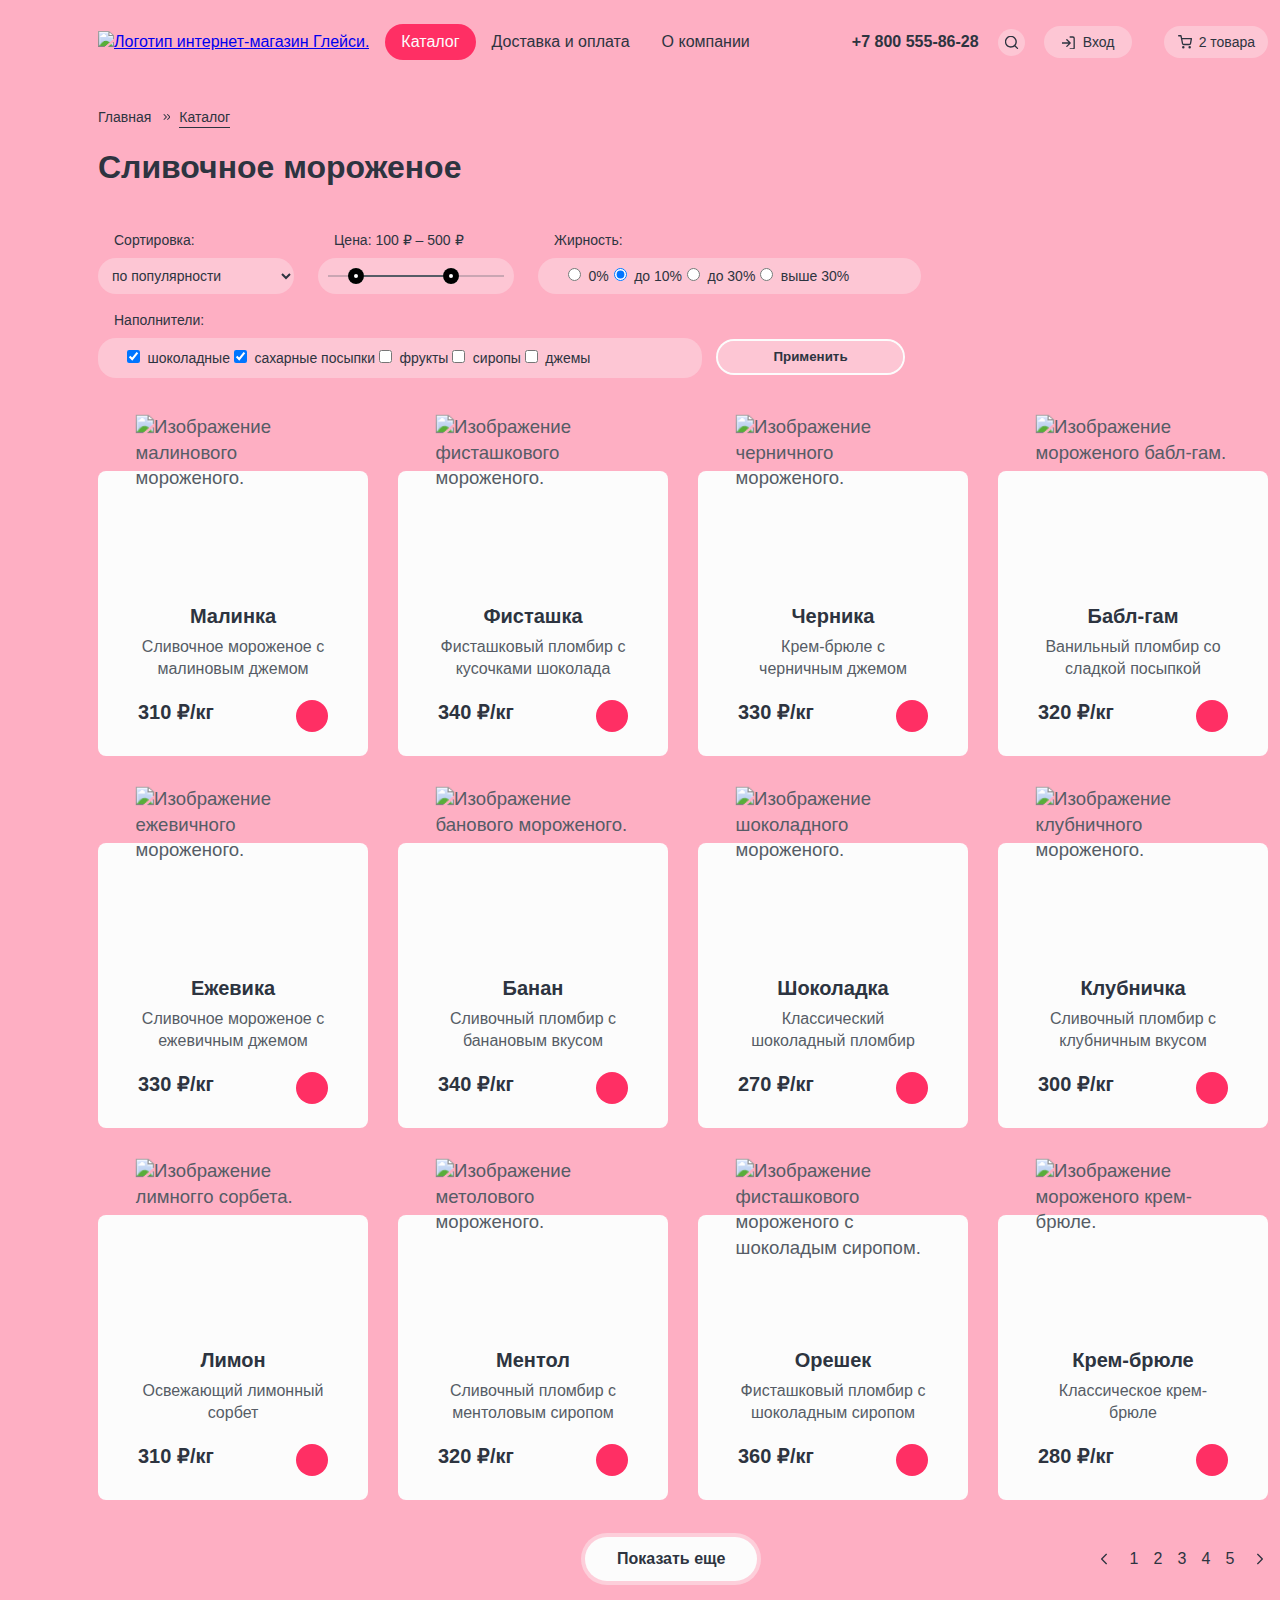
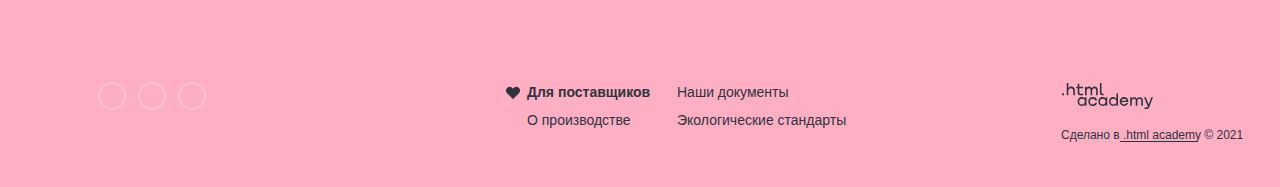
==== commit 5e689261: "Добавляет состояния для index" ====
--- a/catalog.html
+++ b/catalog.html
@@ -20,7 +20,7 @@
       <nav class="header-navigation">
         <ul class="navigation-list">
           <li class="navigation-item">
-            <a class="navigation-link" href="catalog.html">Каталог</a>
+            <a class="navigation-link current" href="#">Каталог</a>
             <div class="catalog-popup">
               <span class="catalog-popup-title">Новинки</span>
               <ul class="catalog-popup-list">
--- a/styles/styles.css
+++ b/styles/styles.css
@@ -85,6 +85,33 @@
   cursor: pointer;
 }
 
+.button-primary:hover {
+  background-color: rgba(252, 252, 252, 0.4);
+  box-shadow: 0 0 0 4px rgba(252, 252, 252);
+  transition: all 0.5ms ease;
+}
+
+.button-primary:active {
+  background-color: #fcfcfc;
+  box-shadow: 0 0 0 2px #2d3440;
+  transition: all 0.5ms ease;
+}
+
+.button-primary:focus {
+  background-color: rgba(252, 252, 252, 0.5);
+  box-shadow: 0 0 0 2px #2d3440;
+  outline: none;
+  transition: all 0.5ms ease;
+}
+
+.button-primary:disabled {
+  font-weight: 400;
+  color: #b9b9b9;
+  background-color: #e7e7e7;
+  box-shadow: 0 0 0 4px rgba(252, 252, 252);
+  pointer-events: none;
+}
+
 /* Secondary button */
 
 .button-secondary {
@@ -101,6 +128,72 @@
   cursor: pointer;
 }
 
+.button-secondary:hover {
+  color: #2d3440;
+  background-color: #fcfcfc;
+  box-shadow: 0 0 0 4px #ff2f64;
+  transition: all 0.5ms ease;
+}
+
+.button-secondary:active {
+  color: #fcfcfc;
+  background-color: #feafc3;
+  box-shadow: 0 0 0 2px #2d3440;
+  transition: all 0.5ms ease;
+}
+
+.button-secondary:focus {
+  color: #fcfcfc;
+  background-color: #ff2f64;
+  box-shadow: 0 0 0 2px #2d3440;
+  outline: none;
+  transition: all 0.5ms ease;
+}
+
+.button-secondary:disabled {
+  font-weight: 400;
+  color: #565c66;
+  background-color: #b9b9b9;
+  box-shadow: 0 0 0 2px rgba(185, 185, 185, 0.3);
+  pointer-events: none;
+}
+
+/* Loader */
+
+.loader {
+  position: relative;
+  padding-right: 56px;
+}
+
+.loader::before {
+  content: "";
+  position: absolute;
+  right: 32px;
+  top: 14px;
+  width: 16px;
+  height: 16px;
+  border-radius: 50%;
+  display: inline-block;
+  box-sizing: border-box;
+  animation: rotation 1s linear infinite;
+}
+
+@keyframes rotation {
+  0% {
+    transform: rotate(0deg);
+  }
+
+  100% {
+    transform: rotate(360deg);
+  }
+}
+
+.button-primary.loader::before,
+.button-primary.loader:hover::before {
+  border: 2px solid rgba(36, 36, 36, 0.24);
+  border-bottom-color: #242424;
+}
+
 /* Secondary button light*/
 
 .button-secondary-light {
@@ -108,11 +201,38 @@
   padding: 12px 32px;
   line-height: 20px;
   font-weight: 700;
-  color: #2D3440;
+  color: #2d3440;
   background-color: rgba(252, 252, 252, 0.3);
   border-radius: 26px;
-  border: 2px solid #FCFCFC;
+  border: none;
+  box-shadow: 0 0 0 2px #fcfcfc;
   cursor: pointer;
+}
+
+.button-secondary-light:hover {
+  background-color: #fcfcfc;
+  box-shadow: 0 0 0 2px rgba(252, 252, 252, 0.3);
+  transition: all 0.5ms ease;
+}
+
+.button-secondary-light:active {
+  background-color: rgba(252, 252, 252, 0.5);
+  box-shadow: none;
+  transition: all 0.5ms ease;
+}
+
+.button-secondary-light:focus {
+  background-color: rgba(252, 252, 252, 0.3);
+  box-shadow: 0 0 0 2px #2d3440;
+  outline: none;
+  transition: all 0.5ms ease;
+}
+
+.button-secondary-light:disabled {
+  background-color: rgba(252, 252, 252, 0.3);
+  box-shadow: 0 0 0 2px #fcfcfc;
+  opacity: 0.4;
+  pointer-events: none;
 }
 
 /* Header */
@@ -141,7 +261,7 @@
 
 .navigation-link {
   display: block;
-  padding: 16px;
+  padding: 8px 16px;
   line-height: 20px;
   text-decoration: none;
   color: #2D3440;
@@ -149,6 +269,47 @@
 
 .navigation-item {
   position: relative;
+}
+
+.navigation-link:hover {
+  background-color: rgba(252, 252, 252, 0.5);
+  border-radius: 30px;
+  transition: all 100ms ease-out;
+}
+
+.navigation-link:active {
+  background-color: #fcfcfc;
+  border-radius: 30px;
+  transition: all 100ms ease-out;
+}
+
+.navigation-link:focus {
+  background-color: rgba(252, 252, 252, 0.5);
+  border-radius: 30px;
+  box-shadow: 0 0 0 2px #2d3440;
+  outline: none;
+  transition: all 100ms ease-out;
+}
+
+.current,
+.current:hover {
+  background-color: #ff2f64;
+  border-radius: 30px;
+  color: #fcfcfc;
+}
+
+.current:active {
+  background-color: #fcfcfc;
+  border-radius: 30px;
+  transition: all 100ms ease-out;
+}
+
+.current:focus {
+  background-color: rgba(252, 252, 252, 0.5);
+  border-radius: 30px;
+  box-shadow: 0 0 0 2px #2d3440;
+  outline: none;
+  transition: all 100ms ease-out;
 }
 
 .catalog-popup {
@@ -245,6 +406,23 @@
   z-index: 1;
 }
 
+.search-button:hover {
+  background-color: rgba(252, 252, 252, 0.5);
+  transition: all 100ms ease-out;
+}
+
+.search-button:focus {
+  background-color: rgba(252, 252, 252, 0.5);
+  border: 2px solid #2d3440;
+  outline: none;
+  transition: all 100ms ease-out;
+}
+
+.search-button:active {
+  background-color: #fcfcfc;
+  transition: all 100ms ease-out;
+}
+
 .search-button::before {
   content: "";
   position: absolute;
@@ -321,6 +499,27 @@
   z-index: 1;
 }
 
+.login-button:hover,
+.basket-button:hover {
+  background-color: rgba(252, 252, 252, 0.5);
+  transition: all 100ms ease-out;
+}
+
+.login-button:focus,
+.basket-button:focus {
+  background-color: rgba(252, 252, 252, 0.5);
+  box-shadow: 0 0 0 2px #2d3440;
+  outline: none;
+  transition: all 100ms ease-out;
+}
+
+.login-button:active,
+.basket-button:active {
+  background-color: #fcfcfc;
+  border-radius: 30px;
+  transition: all 100ms ease-out;
+}
+
 .login-button::before {
   content: "";
   position: absolute;
@@ -598,8 +797,6 @@
   display: none;
 }
 
-
-
 /* Main */
 
 .main-container {
@@ -682,6 +879,7 @@
 .slider-image {
   position: relative;
   padding: 22px;
+  opacity: 0.4;
 }
 
 .slider-image::before {
@@ -699,6 +897,11 @@
 
 .slider-slide--active .slider-images {
   transform: scale(1.179) translate(43px, 0px);
+
+}
+
+.slider-slide--active .slider-image {
+  opacity: 1;
 }
 
 /* Slider arrows */
@@ -721,8 +924,36 @@
   border-radius: 50%;
   border: 2px solid #fcfcfc;
   color: #fcfcfc;
+  fill: #fcfcfc;
   background-color: rgba(252, 252, 252, 0.3);
   cursor: pointer;
+}
+
+.slider-toggle:hover {
+  fill: #2d3440;
+  background-color: #fcfcfc;
+  transition: all 100ms ease-out;
+}
+
+.slider-toggle:active {
+  fill: #2d3440;
+  background-color: rgba(252, 252, 252, 0.5);
+  border: none;
+  transition: all 100ms ease-out;
+}
+
+.slider-toggle:focus {
+  fill: #2d3440;
+  background-color: rgba(252, 252, 252, 0.3);
+  border: 2px solid #2d3440;
+  transition: all 100ms ease-out;
+  outline: none;
+}
+
+.slider-toggle:disabled {
+  fill: #fcfcfc;
+  background-color: #fcfcfc;
+  opacity: 0.4;
 }
 
 /* Slider pagination */
@@ -742,14 +973,27 @@
   height: 12px;
   padding: 0;
   border-radius: 50%;
-  background-color: #fcfcfc;
-  opacity: 0.3;
+  background-color: rgba(252, 252, 252, 0.3);
   border: none;
   cursor: pointer;
 }
 
+.slider-pagination-button:hover {
+  border: 1px solid #fcfcfc;
+}
+
+.slider-pagination-button:active {
+  background-color: rgba(252, 252, 252, 0.5);
+  border: none;
+}
+
+.slider-pagination-button:focus {
+  border: 1px solid #2d3440;
+  outline: none;
+}
+
 .slider-pagination-button.is-active {
-  opacity: 1;
+  background-color: #fcfcfc;
   pointer-events: none;
 }
 
@@ -767,31 +1011,54 @@
   list-style-type: none;
 }
 
+.social-item {
+  display: flex;
+  justify-content: center;
+}
+
 .social-link {
+  position: relative;
   display: block;
-  width: 24px;
-  height: 24px;
+  width: 28px;
+  height: 28px;
   border-radius: 50%;
-  box-shadow: 0 0 0 2px rgba(252, 252, 252, 0.3);
-}
-
-.tg-link {
-  background-image: url('../images/social-tg.svg');
-  background-position: center;
-  background-repeat: no-repeat;
-}
-
-.vk-link {
-  background-image: url('../images/social-vk.svg');
-  background-position: center;
-  background-repeat: no-repeat;
-}
-
-
-.yt-link {
-  background-image: url('../images/social-yt.svg');
-  background-position: center;
-  background-repeat: no-repeat;
+  border: 2px solid rgba(252, 252, 252, 0.3);
+  background-color: transparent;
+  fill: #fcfcfc;
+}
+
+.social-link::before {
+  position: absolute;
+  content: "";
+  top: 50%;
+  left: 50%;
+  transform: translate(-50%, -50%);
+  width: 20px;
+  height: 20px;
+  border-radius: 50%;
+  background-color: transparent;
+  z-index: -1;
+}
+
+.social-link:hover::before {
+  background-color: #2d3440;
+}
+
+.social-link:focus::before {
+  background-color: #2d3440;
+}
+
+.social-link:focus {
+  border: 2px solid #2d3440;
+}
+
+.social-link:active::before {
+  background-color: #2d3440;
+}
+
+.social-link:active {
+  opacity: 0.5;
+  border: 2px solid rgba(252, 252, 252, 0.3);
 }
 
 /* Promo */
@@ -924,25 +1191,46 @@
   color: #2D3440;
 }
 
-.item-link {
-  position: relative;
-  display: block;
+.item-button {
+  display: inline-flex;
   width: 32px;
   height: 32px;
+  padding: 8px 7px;
   background-color: #ff2f64;
   border-radius: 50%;
-}
-
-.item-link::before {
-  position: absolute;
-  content: "";
-  top: 50%;
-  left: 50%;
-  transform: translate(-50%, -50%);
-  width: 15px;
-  height: 14px;
-  background-image: url('../images/basket-white.svg');
-  background-repeat: no-repeat;
+  box-shadow: 0 0 0 2px #ff2f64;
+  border: none;
+  outline: none;
+  fill: #fcfcfc;
+  cursor: pointer;
+}
+
+.item-button:hover {
+  background-color: #fcfcfc;
+  box-shadow: 0 0 0 2px #ff2f64;
+  fill: #2d3440;
+}
+
+.item-button:focus {
+  background-color: #ff2f64;
+  box-shadow: 0 0 0 2px #2d3440;
+  fill: #fcfcfc;
+  border: none;
+  outline: none;
+}
+
+.item-button:active {
+  background-color: #ffcbd8;
+  box-shadow: 0 0 0 2px #ff2f64;
+  fill: #2d3440;
+  border: none;
+  outline: none;
+}
+
+.item-button:disabled {
+  box-shadow: 0 0 0 2px #b9b9b9;
+  background-color: #b9b9b9;
+  fill: #2d3440;
 }
 
 /* Advantages*/
@@ -1065,6 +1353,10 @@
   background-size: cover;
 }
 
+.newsletter-form {
+  display: flex;
+}
+
 .newsletter-wrapper {
   padding: 26px;
   background-color: #ffffff;
@@ -1076,16 +1368,17 @@
 }
 
 .newsletter-input {
-  width: 332px;
+  min-width: 270px;
   padding: 14px 16px;
   font-family: inherit;
   font-size: 16px;
   line-height: 20px;
   color: #b9b9b9;
+  flex-grow: 1;
 }
 
 .newsletter-button {
-  width: 152px;
+  min-width: 152px;
   margin-left: 13px;
 }
 
@@ -1265,35 +1558,50 @@
   list-style-type: none;
 }
 
-.footer-social-item {
-  margin: 0;
-  padding: 0;
-}
 
 .footer-social-link {
+  position: relative;
   display: block;
-  width: 24px;
-  height: 24px;
+  width: 28px;
+  height: 28px;
   border-radius: 50%;
-  box-shadow: 0 0 0 2px rgb(252 252 252 0.3);
-}
-
-.footer-social-tg {
-  background-image: url('../images/social-tg.svg');
-  background-position: center;
-  background-repeat: no-repeat;
-}
-
-.footer-social-vk {
-  background-image: url('../images/social-vk.svg');
-  background-position: center;
-  background-repeat: no-repeat;
-}
-
-.footer-social-yt {
-  background-image: url('../images/social-yt.svg');
-  background-position: center;
-  background-repeat: no-repeat;
+  border: 2px solid rgba(252, 252, 252, 0.3);
+  background-color: transparent;
+  fill: #fcfcfc;
+}
+
+.footer-social-link::before {
+  position: absolute;
+  content: "";
+  top: 50%;
+  left: 50%;
+  transform: translate(-50%, -50%);
+  width: 20px;
+  height: 20px;
+  border-radius: 50%;
+  background-color: transparent;
+  z-index: -1;
+}
+
+.footer-social-link:hover::before {
+  background-color: #2d3440;
+}
+
+.footer-social-link:focus::before {
+  background-color: #2d3440;
+}
+
+.footer-social-link:focus {
+  border: 2px solid #2d3440;
+}
+
+.footer-social-link:active::before {
+  background-color: #2d3440;
+}
+
+.footer-social-link:active {
+  opacity: 0.5;
+  border: 2px solid rgba(252, 252, 252, 0.3);
 }
 
 .info-wrapper {
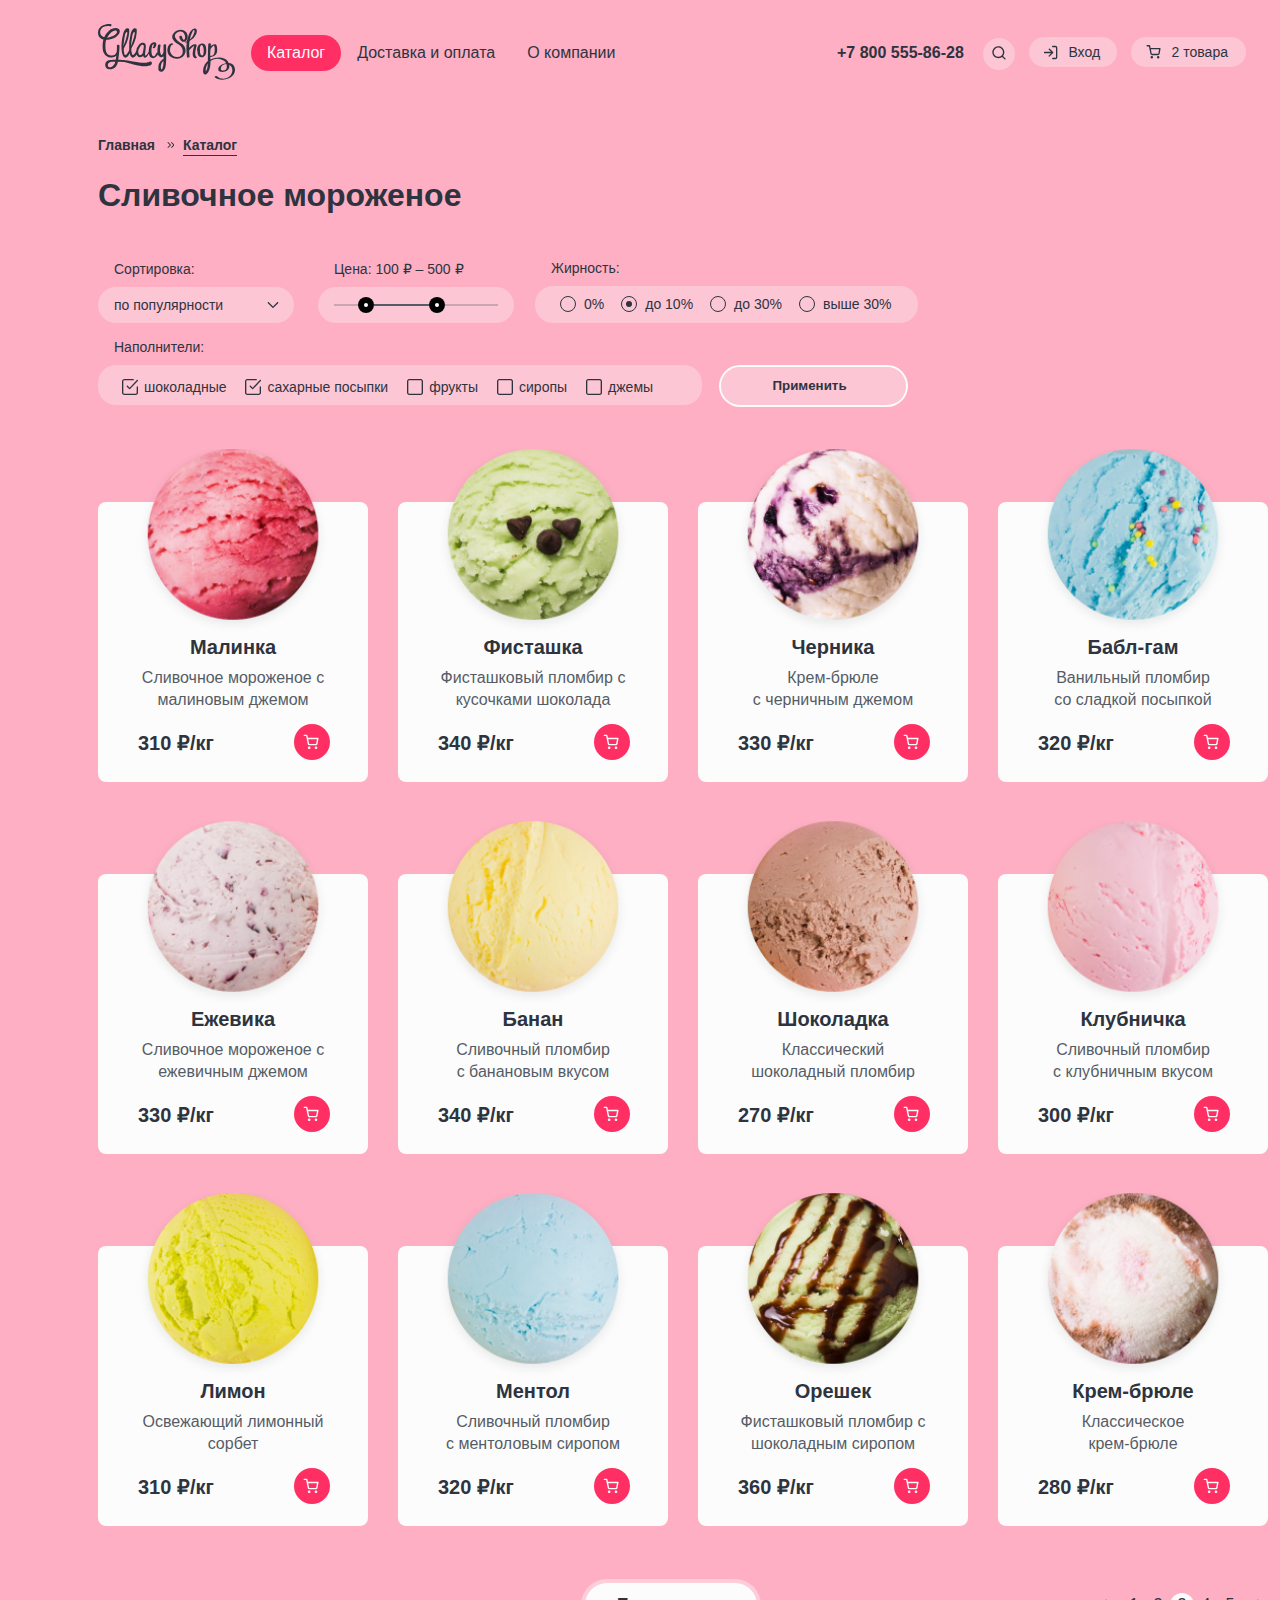
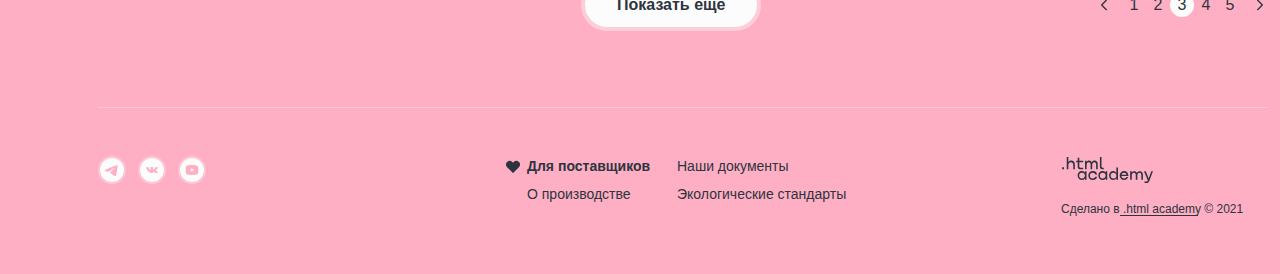
==== commit c8ba896c: "Merge pull request #1 from VallerySym/master" ====
--- a/catalog.html
+++ b/catalog.html
@@ -4,26 +4,29 @@
 <head>
   <meta charset="UTF-8">
   <title>Интернет-магазин "Глейси" </title>
-  <link rel="stylesheet" href="styles/styles.css" />
-  <link rel="icon" href="favicon.ico" type="image/svg+xml" />
+  <link rel="stylesheet" href="styles/styles.css">
+  <link rel="icon" href="favicon.ico" type="image/svg+xml">
   <link rel="icon" type="image/png" href="images/favicon.png">
 </head>
 
 <body>
   <div class="page-wrapper">
+    <!--Для отображения сосотояния загрузки кнопкам или ссылкам ввиде кнопок добавить класс loader -->
     <header class="page-header">
       <!-- Логотип -->
       <a class="header-logo" href="index.html">
-        <img src="images/logo.svg" width=" 137" height="56" alt="Логотип интернет-магазин Глейси.">
+        <img src="images/logo.svg" width="137" height="56" alt="Логотип интернет-магазин Глейси.">
       </a>
       <!-- Навигация -->
       <nav class="header-navigation">
         <ul class="navigation-list">
           <li class="navigation-item">
-            <a class="navigation-link current" href="#">Каталог</a>
+            <button class="navigation-link navigation-button current" type="button">Каталог</button>
             <div class="catalog-popup">
-              <span class="catalog-popup-title">Новинки</span>
               <ul class="catalog-popup-list">
+                <li class="catalog-popup-item">
+                  <a class="catalog-popup-link popup-link-new" href="#">Новинки</a>
+                </li>
                 <li class="catalog-popup-item">
                   <a class="catalog-popup-link" href="catalog.html">Сливочное</a>
                 </li>
@@ -52,21 +55,42 @@
         <a class="header-phone" href="tel:+78005558628">+7 800 555-86-28</a>
         <!-- Поиск по сайту -->
         <div class="search-wrapper">
-          <button class="search-button" type="button"></button>
+          <button class=" header-button search-button" type="button">
+            <span class="visually-hidden">Поиск по сайту.</span>
+            <svg width="14" height="14" xmlns="http://www.w3.org/2000/svg">
+              <path fill-rule="evenodd" clip-rule="evenodd"
+                d="M1.66 6.19a4.67 4.67 0 1 1 9.34 0 4.67 4.67 0 0 1-9.34 0Zm8.42 4.69a6 6 0 1 1 .94-.94l2.45 2.44a.67.67 0 1 1-.94.95l-2.45-2.45Z" />
+            </svg>
+          </button>
           <div class="search-popup">
             <form class="search-popup-form" action="https://echo.htmlacademy.ru/" method="post">
-              <input class="search-popup-input" type="search" placeholder="Поиск по сайту">
+              <!-- Для отображения ошибки ввода, добавить тегу input класс is-error -->
+              <label class="visually-hidden" for="search-form">Поиск по сайту.</label>
+              <input class="search-popup-input " type="search" placeholder="Поиск по сайту" name="search-form"
+                id="search-form">
             </form>
           </div>
         </div>
         <!-- Кнопка войти -->
         <div class="login-wrapper">
-          <button class="login-button" type="button">Вход</button>
+          <button class="header-button login-button" type="button">Вход
+            <svg width="14" height="15" xmlns="http://www.w3.org/2000/svg">
+              <path fill-rule="evenodd" clip-rule="evenodd"
+                d="M8 1.52c0-.36.3-.66.67-.66h2.66a2 2 0 0 1 2 2v9.33a2 2 0 0 1-2 2H8.67a.67.67 0 0 1 0-1.33h2.66a.67.67 0
+                0 0 .67-.67V2.86a.67.67 0 0 0-.67-.67H8.67A.67.67 0 0 1 8 1.52Zm-3.14 2.2a.67.67 0 0 1 .94 0l3.33 3.33a.67.67 0
+                 0 1 .2.48.66.66 0 0 1-.2.47L5.8 11.33a.67.67 0 1 1-.94-.94l2.2-2.2H.66a.67.67 0 1 1 0-1.33h6.4l-2.2-2.2a.67.67 0 0 1 0-.94Z" />
+            </svg>
+          </button>
           <div class="login-popup">
             <h2 class="login-popup-title">Личный кабинет</h2>
             <form class="login-popup-form" action="https://echo.htmlacademy.ru/" method="post">
-              <input class="login-popup-input" type="email" placeholder="email@example.com" required>
-              <input class="login-popup-input input-password " type="password" required>
+              <!-- Для отображения ошибки ввода, добавить тегу input класс is-error -->
+              <label class="visually-hidden" for="login-email">Введите ваш email.</label>
+              <input class="login-popup-input " type="email" placeholder="email@example.com" name="login-email"
+                id="login-email" required>
+              <label class="visually-hidden" for="login-password">Введите ваш пароль.</label>
+              <input class="login-popup-input input-password " type="password" value="пароль" placeholder="пароль"
+                name="login-password" id="login-password" required>
               <button class="login-popup-button button-secondary" type="submit">Войти</button>
               <ul class="help-list">
                 <li>
@@ -81,16 +105,24 @@
         </div>
         <!-- Корзина -->
         <div class="basket-wrapper">
-          <button class="basket-button" type="button">2 товара</button>
-          <!-- Если в корзине нет товаров, то к basket-popup добавить класс is-empty -->
-          <div class="basket-popup is-empty">
+          <button class=" header-button basket-button" type="button">2 товара
+            <svg width="15" height="14" xmlns="http://www.w3.org/2000/svg">
+              <path fill-rule="evenodd" clip-rule="evenodd" d="M1.17.1a.67.67 0 1 0 0 1.34h1.77l.47 2.34a.66.66 0 0 0 0 .05l.97 4.83a1.83 1.83 0
+              0 0 1.82 1.47h5.62a1.83 1.83 0 0 0 1.82-1.47l.93-4.86a.67.67 0 0 0-.66-.8h-9.3L4.14.65a.67.67 0 0 0-.66-.53H1.17Zm4.52
+              8.3-.81-4.06h8.23l-.78 4.06a.5.5 0 0 1-.49.4H6.18a.5.5 0 0 1-.49-.4Zm-1.13 3.96a1.25 1.25 0 1 1 2.49 0 1.25 1.25 0 0
+               1-2.5 0Zm6.37 0a1.25 1.25 0 1 1 2.5 0 1.25 1.25 0 0 1-2.5 0Z" />
+            </svg>
+          </button>
+          <!-- Чтобы увидеть разные всплывающие окна у корзины перейдите на 752 строку styles.css
+             и измените значения свойств display -->
+          <div class="basket-popup">
             <h3 class="basket-title">Корзина</h3>
             <ul class="basket-list">
               <li class="basket-item">
                 <a class="basket-link" href="#">
                   <img class="basket-img" src="images/catalog-card-1.png" width="46" height="46"
                     alt="Шарик малинового мороженого.">
-                  <div class="basket-wrapper">
+                  <div class="basket-order-wrapper">
                     <p class="basket-description">Малинка</p>
                     <p class="basket-quantity">1 кг х 310 ₽</p>
                   </div>
@@ -103,7 +135,7 @@
                 <a class="basket-link" href="#">
                   <img class="basket-img" src="images/catalog-card-4.png" width="46" height="46"
                     alt="Шарик мороженого бабл-гам.">
-                  <div class="basket-wrapper">
+                  <div class="basket-order-wrapper">
                     <p class="basket-description">Бабл-гам</p>
                     <span class="basket-quantity">1,5 кг х 320 ₽</span>
                   </div>
@@ -117,8 +149,8 @@
               <button class="button-secondary ">Оформить заказ</button>
               <span class="basket-price-total">Итого: 790 ₽</span>
             </div>
-            <div class="basket-popup-empty">Ваша корзина пока пуста</div>
           </div>
+          <div class="basket-popup-empty">Ваша корзина пока пуста</div>
         </div>
       </div>
     </header>
@@ -136,20 +168,24 @@
       <h2 class="catalog-title">Сливочное мороженое</h2>
       <!-- Фильтры -->
       <section class="filters">
-        <h2 class="visually-hidden"> Список товаров с фильтрами</h2>
+        <h2 class="visually-hidden"> Список товаров с фильтрами.</h2>
         <form class="filter-form" action="https://echo.htmlacademy.ru/" method="get">
           <div class="filter-wrapper-one">
-            <h3 class="filter-title">Сортировка:</h3>
-            <select class="sorting-select">
-              <option value="popular">по популярности</option>
-              <option value="price">по цене</option>
-            </select>
+            <!-- Селект -->
+            <div class="select-wrapper">
+              <h3 class="filter-title">Сортировка:</h3>
+              <select class="sorting-select">
+                <option value="popular">по популярности</option>
+                <option value="cheap">сначала дешевые</option>
+                <option value="expensive">сначала дорогие</option>
+              </select>
+            </div>
             <!-- Фильтр по цене -->
             <fieldset class="filter">
               <h3 class="filter-title">Цена: 100 ₽ – 500 ₽</h3>
               <div class="range">
                 <div class="range-scale">
-                  <div class="range-bar" style="left:25px; width:100px"></div>
+                  <div class="range-bar" style="left:25px; width:86px"></div>
                   <button class="range-toggle toggle-min" type="button">
                     <span class="visually-hidden">Изменить минимальную цену.</span>
                   </button>
@@ -165,25 +201,30 @@
               <ul class="fat-content-list">
                 <li class="fat-content-item">
                   <label class="radio-label">
-                    <input class=" radio-input" type="radio" name="fat-content" value="0%" />
+                    <input class="radio-input visually-hidden" type="radio" name="fat-content" value="0%">
+                    <span class="radio-mark"></span>
                     <span class="fat-content-label">0%</span>
                   </label>
                 </li>
                 <li class="fat-content-item">
                   <label class="radio-label">
-                    <input class=" radio-input" type="radio" name="fat-content" value="10%" checked />
-                    <span class="fat-content-label">до 10% </span>
+                    <input class="radio-input visually-hidden" type="radio" name="fat-content" value="up to 10%"
+                      checked>
+                    <span class="radio-mark"></span>
+                    <span class="fat-content-label">до 10%</span>
                   </label>
                 </li>
                 <li class="fat-content-item">
                   <label class="radio-label">
-                    <input class=" radio-input" type="radio" name="fat-content" value="30%" />
-                    <span class="fat-content-label">до 30% </span>
+                    <input class="radio-input visually-hidden" type="radio" name="fat-content" value="up to 30%">
+                    <span class="radio-mark"></span>
+                    <span class="fat-content-label">до 30%</span>
                   </label>
                 </li>
                 <li class="fat-content-item">
                   <label class="radio-label">
-                    <input class=" radio-input" type="radio" name="fat-content" value=">30%" />
+                    <input class="radio-input visually-hidden" type="radio" name="fat-content" value="above 30%">
+                    <span class="radio-mark"></span>
                     <span class="fat-content-label">выше 30% </span>
                   </label>
                 </li>
@@ -192,42 +233,44 @@
           </div>
           <div class="filter-wrapper-two">
             <!-- Фильтр по наполнителям -->
-            <fieldset class="filter">
+            <fieldset class="filter toppings-filter">
               <h3 class="filter-title">Наполнители:</h3>
               <ul class="toppings-list">
                 <li class="toppings-item">
-                  <label class="checkbox-label">
-                    <input class=" checkbox-input" type="checkbox" name="topping" value="chocolate" checked />
-                    <span class="checkbox-mark"></span>
-                    <span class="toppings-label">шоколадные</span>
+                  <label class="toppings-label">
+                    <input class="visually-hidden checkbox-input" type="checkbox" name="color" value="chocolate"
+                      checked>
+                    <span class="control-mark"></span>
+                    <span class="checkbox-label">шоколадные</span>
                   </label>
                 </li>
                 <li class="toppings-item">
-                  <label class="checkbox-label">
-                    <input class=" checkbox-input" type="checkbox" name="topping" value="sugar sprinkles" checked />
-                    <span class="checkbox-mark"></span>
-                    <span class="toppings-label">сахарные посыпки</span>
+                  <label class="toppings-label">
+                    <input class="visually-hidden checkbox-input" type="checkbox" name="color" value="sugar sprinkles"
+                      checked>
+                    <span class="control-mark"></span>
+                    <span class="checkbox-label">сахарные посыпки</span>
                   </label>
                 </li>
                 <li class="toppings-item">
-                  <label class="checkbox-label">
-                    <input class=" checkbox-input" type="checkbox" name="topping" value="fruit" />
-                    <span class="checkbox-mark"></span>
-                    <span class="toppings-label">фрукты</span>
+                  <label class="toppings-label">
+                    <input class="visually-hidden checkbox-input" type="checkbox" name="color" value="fruits">
+                    <span class="control-mark"></span>
+                    <span class="checkbox-label">фрукты</span>
                   </label>
                 </li>
                 <li class="toppings-item">
-                  <label class="checkbox-label">
-                    <input class=" checkbox-input" type="checkbox" name="topping" value="syrups" />
-                    <span class="checkbox-mark"></span>
-                    <span class="toppings-label">сиропы</span>
+                  <label class="toppings-label">
+                    <input class="visually-hidden checkbox-input" type="checkbox" name="color" value="syrup">
+                    <span class="control-mark"></span>
+                    <span class="checkbox-label">сиропы</span>
                   </label>
                 </li>
                 <li class="toppings-item">
-                  <label class="checkbox-label">
-                    <input class="checkbox-input" type="checkbox" name="topping" value="jams" />
-                    <span class="checkbox-mark"></span>
-                    <span class="toppings-label">джемы</span>
+                  <label class="toppings-label">
+                    <input class="visually-hidden checkbox-input" type="checkbox" name="color" value="jam">
+                    <span class="control-mark"></span>
+                    <span class="checkbox-label">джемы</span>
                   </label>
                 </li>
               </ul>
@@ -248,7 +291,24 @@
               <p class="catalog-item-subtitle">Сливочное мороженое с малиновым джемом</p>
               <div class="catalog-wrapper">
                 <span class="catalog-price">310 ₽/кг</span>
-                <a class="catalog-link" href=""><span class="visually-hidden">Добавить в корзину.</span></a>
+                <button class="catalog-link " type="button">
+                  <span class="visually-hidden">Добавить в корзину.</span>
+                  <svg width="16" height="16" viewBox="0 0 15 14" xmlns="http://www.w3.org/2000/svg">
+                    <path fill-rule="evenodd" clip-rule="evenodd" d="M1.16667 0.107941C0.798477 0.107941 0.5 0.406418 0.5 0.774607C0.5 1.1428 0.798477 1.44127 1.16667
+                     1.44127H2.93794L3.40537 3.77666C3.40821 3.79461 3.41176 3.81232 3.416 3.82976L4.38338 8.66309L4.3835
+                     8.66365C4.46706 9.08366 4.69562 9.46093 5.02921 9.72948C5.36111 9.99666 5.77595 10.1393 6.20183
+                     10.1328H11.8225C12.2484 10.1393 12.6633 9.99666 12.9952 9.72948C13.3289 9.46081 13.5575 9.08332 13.641
+                     8.66309L13.641 8.6631L13.642 8.6581L14.5691 3.79666C14.6063 3.60149 14.5545 3.39989 14.4279 3.24681C14.3012
+                     3.09372 14.1129 3.00511 13.9142 3.00511H4.61072L4.1381 0.643769C4.07574 0.332198 3.80215 0.107941 3.4844
+                     0.107941H1.16667ZM5.69098 8.40238L4.87759 4.33844H13.1084L12.3328 8.4053C12.31 8.51782 12.2485 8.61884
+                      12.1591 8.69085C12.0691 8.76329 11.9565 8.80177 11.841 8.79956L11.841 8.79943H11.8282H6.19614V8.79931L6.18337
+                       8.79956C6.06787 8.80177 5.95528 8.76329 5.8653 8.69085C5.77531 8.61842 5.71368 8.51664 5.69117 8.40334L5.69098
+                        8.40238ZM4.55739 12.3634C4.55739 11.6754 5.1151 11.1177 5.80307 11.1177C6.49105 11.1177 7.04876 11.6754 7.04876
+                         12.3634C7.04876 13.0513 6.49105 13.6091 5.80307 13.6091C5.1151 13.6091 4.55739 13.0513 4.55739 12.3634ZM10.9307
+                         12.3634C10.9307 11.6754 11.4884 11.1177 12.1764 11.1177C12.8644 11.1177 13.4221 11.6754 13.4221 12.3634C13.4221
+                          13.0513 12.8644 13.6091 12.1764 13.6091C11.4884 13.6091 10.9307 13.0513 10.9307 12.3634Z" />
+                  </svg>
+                </button>
               </div>
             </div>
           </li>
@@ -260,7 +320,24 @@
               <p class="catalog-item-subtitle">Фисташковый пломбир с кусочками шоколада</p>
               <div class="catalog-wrapper">
                 <span class="catalog-price">340 ₽/кг</span>
-                <a class="catalog-link" href=""><span class="visually-hidden">Добавить в корзину.</span></a>
+                <button class="catalog-link " type="button">
+                  <span class="visually-hidden">Добавить в корзину.</span>
+                  <svg width="16" height="16" viewBox="0 0 15 14" xmlns="http://www.w3.org/2000/svg">
+                    <path fill-rule="evenodd" clip-rule="evenodd" d="M1.16667 0.107941C0.798477 0.107941 0.5 0.406418 0.5 0.774607C0.5 1.1428 0.798477 1.44127 1.16667
+                     1.44127H2.93794L3.40537 3.77666C3.40821 3.79461 3.41176 3.81232 3.416 3.82976L4.38338 8.66309L4.3835
+                     8.66365C4.46706 9.08366 4.69562 9.46093 5.02921 9.72948C5.36111 9.99666 5.77595 10.1393 6.20183
+                     10.1328H11.8225C12.2484 10.1393 12.6633 9.99666 12.9952 9.72948C13.3289 9.46081 13.5575 9.08332 13.641
+                     8.66309L13.641 8.6631L13.642 8.6581L14.5691 3.79666C14.6063 3.60149 14.5545 3.39989 14.4279 3.24681C14.3012
+                     3.09372 14.1129 3.00511 13.9142 3.00511H4.61072L4.1381 0.643769C4.07574 0.332198 3.80215 0.107941 3.4844
+                     0.107941H1.16667ZM5.69098 8.40238L4.87759 4.33844H13.1084L12.3328 8.4053C12.31 8.51782 12.2485 8.61884
+                      12.1591 8.69085C12.0691 8.76329 11.9565 8.80177 11.841 8.79956L11.841 8.79943H11.8282H6.19614V8.79931L6.18337
+                       8.79956C6.06787 8.80177 5.95528 8.76329 5.8653 8.69085C5.77531 8.61842 5.71368 8.51664 5.69117 8.40334L5.69098
+                        8.40238ZM4.55739 12.3634C4.55739 11.6754 5.1151 11.1177 5.80307 11.1177C6.49105 11.1177 7.04876 11.6754 7.04876
+                         12.3634C7.04876 13.0513 6.49105 13.6091 5.80307 13.6091C5.1151 13.6091 4.55739 13.0513 4.55739 12.3634ZM10.9307
+                         12.3634C10.9307 11.6754 11.4884 11.1177 12.1764 11.1177C12.8644 11.1177 13.4221 11.6754 13.4221 12.3634C13.4221
+                          13.0513 12.8644 13.6091 12.1764 13.6091C11.4884 13.6091 10.9307 13.0513 10.9307 12.3634Z" />
+                  </svg>
+                </button>
               </div>
             </div>
           </li>
@@ -269,10 +346,27 @@
               alt="Изображение черничного мороженого.">
             <div class="catalog-item-content">
               <h3 class="catalog-item-title">Черника</h3>
-              <p class="catalog-item-subtitle">Крем-брюле с черничным джемом</p>
+              <p class="catalog-item-subtitle">Крем-брюле<br> с черничным джемом</p>
               <div class="catalog-wrapper">
                 <span class="catalog-price">330 ₽/кг</span>
-                <a class="catalog-link" href=""><span class="visually-hidden">Добавить в корзину.</span></a>
+                <button class="catalog-link " type="button">
+                  <span class="visually-hidden">Добавить в корзину.</span>
+                  <svg width="16" height="16" viewBox="0 0 15 14" xmlns="http://www.w3.org/2000/svg">
+                    <path fill-rule="evenodd" clip-rule="evenodd" d="M1.16667 0.107941C0.798477 0.107941 0.5 0.406418 0.5 0.774607C0.5 1.1428 0.798477 1.44127 1.16667
+                     1.44127H2.93794L3.40537 3.77666C3.40821 3.79461 3.41176 3.81232 3.416 3.82976L4.38338 8.66309L4.3835
+                     8.66365C4.46706 9.08366 4.69562 9.46093 5.02921 9.72948C5.36111 9.99666 5.77595 10.1393 6.20183
+                     10.1328H11.8225C12.2484 10.1393 12.6633 9.99666 12.9952 9.72948C13.3289 9.46081 13.5575 9.08332 13.641
+                     8.66309L13.641 8.6631L13.642 8.6581L14.5691 3.79666C14.6063 3.60149 14.5545 3.39989 14.4279 3.24681C14.3012
+                     3.09372 14.1129 3.00511 13.9142 3.00511H4.61072L4.1381 0.643769C4.07574 0.332198 3.80215 0.107941 3.4844
+                     0.107941H1.16667ZM5.69098 8.40238L4.87759 4.33844H13.1084L12.3328 8.4053C12.31 8.51782 12.2485 8.61884
+                      12.1591 8.69085C12.0691 8.76329 11.9565 8.80177 11.841 8.79956L11.841 8.79943H11.8282H6.19614V8.79931L6.18337
+                       8.79956C6.06787 8.80177 5.95528 8.76329 5.8653 8.69085C5.77531 8.61842 5.71368 8.51664 5.69117 8.40334L5.69098
+                        8.40238ZM4.55739 12.3634C4.55739 11.6754 5.1151 11.1177 5.80307 11.1177C6.49105 11.1177 7.04876 11.6754 7.04876
+                         12.3634C7.04876 13.0513 6.49105 13.6091 5.80307 13.6091C5.1151 13.6091 4.55739 13.0513 4.55739 12.3634ZM10.9307
+                         12.3634C10.9307 11.6754 11.4884 11.1177 12.1764 11.1177C12.8644 11.1177 13.4221 11.6754 13.4221 12.3634C13.4221
+                          13.0513 12.8644 13.6091 12.1764 13.6091C11.4884 13.6091 10.9307 13.0513 10.9307 12.3634Z" />
+                  </svg>
+                </button>
               </div>
             </div>
           </li>
@@ -281,10 +375,27 @@
               alt="Изображение мороженого бабл-гам.">
             <div class="catalog-item-content">
               <h3 class="catalog-item-title">Бабл-гам</h3>
-              <p class="catalog-item-subtitle">Ванильный пломбир со сладкой посыпкой</p>
+              <p class="catalog-item-subtitle">Ванильный пломбир<br>со сладкой посыпкой</p>
               <div class="catalog-wrapper">
                 <span class="catalog-price">320 ₽/кг</span>
-                <a class="catalog-link" href=""><span class="visually-hidden">Добавить в корзину.</span></a>
+                <button class="catalog-link " type="button">
+                  <span class="visually-hidden">Добавить в корзину.</span>
+                  <svg width="16" height="16" viewBox="0 0 15 14" xmlns="http://www.w3.org/2000/svg">
+                    <path fill-rule="evenodd" clip-rule="evenodd" d="M1.16667 0.107941C0.798477 0.107941 0.5 0.406418 0.5 0.774607C0.5 1.1428 0.798477 1.44127 1.16667
+                     1.44127H2.93794L3.40537 3.77666C3.40821 3.79461 3.41176 3.81232 3.416 3.82976L4.38338 8.66309L4.3835
+                     8.66365C4.46706 9.08366 4.69562 9.46093 5.02921 9.72948C5.36111 9.99666 5.77595 10.1393 6.20183
+                     10.1328H11.8225C12.2484 10.1393 12.6633 9.99666 12.9952 9.72948C13.3289 9.46081 13.5575 9.08332 13.641
+                     8.66309L13.641 8.6631L13.642 8.6581L14.5691 3.79666C14.6063 3.60149 14.5545 3.39989 14.4279 3.24681C14.3012
+                     3.09372 14.1129 3.00511 13.9142 3.00511H4.61072L4.1381 0.643769C4.07574 0.332198 3.80215 0.107941 3.4844
+                     0.107941H1.16667ZM5.69098 8.40238L4.87759 4.33844H13.1084L12.3328 8.4053C12.31 8.51782 12.2485 8.61884
+                      12.1591 8.69085C12.0691 8.76329 11.9565 8.80177 11.841 8.79956L11.841 8.79943H11.8282H6.19614V8.79931L6.18337
+                       8.79956C6.06787 8.80177 5.95528 8.76329 5.8653 8.69085C5.77531 8.61842 5.71368 8.51664 5.69117 8.40334L5.69098
+                        8.40238ZM4.55739 12.3634C4.55739 11.6754 5.1151 11.1177 5.80307 11.1177C6.49105 11.1177 7.04876 11.6754 7.04876
+                         12.3634C7.04876 13.0513 6.49105 13.6091 5.80307 13.6091C5.1151 13.6091 4.55739 13.0513 4.55739 12.3634ZM10.9307
+                         12.3634C10.9307 11.6754 11.4884 11.1177 12.1764 11.1177C12.8644 11.1177 13.4221 11.6754 13.4221 12.3634C13.4221
+                          13.0513 12.8644 13.6091 12.1764 13.6091C11.4884 13.6091 10.9307 13.0513 10.9307 12.3634Z" />
+                  </svg>
+                </button>
               </div>
             </div>
           </li>
@@ -296,7 +407,24 @@
               <p class="catalog-item-subtitle">Сливочное мороженое с ежевичным джемом</p>
               <div class="catalog-wrapper">
                 <span class="catalog-price">330 ₽/кг</span>
-                <a class="catalog-link" href=""><span class="visually-hidden">Добавить в корзину.</span></a>
+                <button class="catalog-link " type="button">
+                  <span class="visually-hidden">Добавить в корзину.</span>
+                  <svg width="16" height="16" viewBox="0 0 15 14" xmlns="http://www.w3.org/2000/svg">
+                    <path fill-rule="evenodd" clip-rule="evenodd" d="M1.16667 0.107941C0.798477 0.107941 0.5 0.406418 0.5 0.774607C0.5 1.1428 0.798477 1.44127 1.16667
+                     1.44127H2.93794L3.40537 3.77666C3.40821 3.79461 3.41176 3.81232 3.416 3.82976L4.38338 8.66309L4.3835
+                     8.66365C4.46706 9.08366 4.69562 9.46093 5.02921 9.72948C5.36111 9.99666 5.77595 10.1393 6.20183
+                     10.1328H11.8225C12.2484 10.1393 12.6633 9.99666 12.9952 9.72948C13.3289 9.46081 13.5575 9.08332 13.641
+                     8.66309L13.641 8.6631L13.642 8.6581L14.5691 3.79666C14.6063 3.60149 14.5545 3.39989 14.4279 3.24681C14.3012
+                     3.09372 14.1129 3.00511 13.9142 3.00511H4.61072L4.1381 0.643769C4.07574 0.332198 3.80215 0.107941 3.4844
+                     0.107941H1.16667ZM5.69098 8.40238L4.87759 4.33844H13.1084L12.3328 8.4053C12.31 8.51782 12.2485 8.61884
+                      12.1591 8.69085C12.0691 8.76329 11.9565 8.80177 11.841 8.79956L11.841 8.79943H11.8282H6.19614V8.79931L6.18337
+                       8.79956C6.06787 8.80177 5.95528 8.76329 5.8653 8.69085C5.77531 8.61842 5.71368 8.51664 5.69117 8.40334L5.69098
+                        8.40238ZM4.55739 12.3634C4.55739 11.6754 5.1151 11.1177 5.80307 11.1177C6.49105 11.1177 7.04876 11.6754 7.04876
+                         12.3634C7.04876 13.0513 6.49105 13.6091 5.80307 13.6091C5.1151 13.6091 4.55739 13.0513 4.55739 12.3634ZM10.9307
+                         12.3634C10.9307 11.6754 11.4884 11.1177 12.1764 11.1177C12.8644 11.1177 13.4221 11.6754 13.4221 12.3634C13.4221
+                          13.0513 12.8644 13.6091 12.1764 13.6091C11.4884 13.6091 10.9307 13.0513 10.9307 12.3634Z" />
+                  </svg>
+                </button>
               </div>
             </div>
           </li>
@@ -305,10 +433,27 @@
               alt="Изображение банового мороженого.">
             <div class="catalog-item-content">
               <h3 class="catalog-item-title">Банан</h3>
-              <p class="catalog-item-subtitle">Сливочный пломбир с банановым вкусом</p>
+              <p class="catalog-item-subtitle">Сливочный пломбир <br>с банановым вкусом</p>
               <div class="catalog-wrapper">
                 <span class="catalog-price">340 ₽/кг</span>
-                <a class="catalog-link" href=""><span class="visually-hidden">Добавить в корзину.</span></a>
+                <button class="catalog-link " type="button">
+                  <span class="visually-hidden">Добавить в корзину.</span>
+                  <svg width="16" height="16" viewBox="0 0 15 14" xmlns="http://www.w3.org/2000/svg">
+                    <path fill-rule="evenodd" clip-rule="evenodd" d="M1.16667 0.107941C0.798477 0.107941 0.5 0.406418 0.5 0.774607C0.5 1.1428 0.798477 1.44127 1.16667
+                     1.44127H2.93794L3.40537 3.77666C3.40821 3.79461 3.41176 3.81232 3.416 3.82976L4.38338 8.66309L4.3835
+                     8.66365C4.46706 9.08366 4.69562 9.46093 5.02921 9.72948C5.36111 9.99666 5.77595 10.1393 6.20183
+                     10.1328H11.8225C12.2484 10.1393 12.6633 9.99666 12.9952 9.72948C13.3289 9.46081 13.5575 9.08332 13.641
+                     8.66309L13.641 8.6631L13.642 8.6581L14.5691 3.79666C14.6063 3.60149 14.5545 3.39989 14.4279 3.24681C14.3012
+                     3.09372 14.1129 3.00511 13.9142 3.00511H4.61072L4.1381 0.643769C4.07574 0.332198 3.80215 0.107941 3.4844
+                     0.107941H1.16667ZM5.69098 8.40238L4.87759 4.33844H13.1084L12.3328 8.4053C12.31 8.51782 12.2485 8.61884
+                      12.1591 8.69085C12.0691 8.76329 11.9565 8.80177 11.841 8.79956L11.841 8.79943H11.8282H6.19614V8.79931L6.18337
+                       8.79956C6.06787 8.80177 5.95528 8.76329 5.8653 8.69085C5.77531 8.61842 5.71368 8.51664 5.69117 8.40334L5.69098
+                        8.40238ZM4.55739 12.3634C4.55739 11.6754 5.1151 11.1177 5.80307 11.1177C6.49105 11.1177 7.04876 11.6754 7.04876
+                         12.3634C7.04876 13.0513 6.49105 13.6091 5.80307 13.6091C5.1151 13.6091 4.55739 13.0513 4.55739 12.3634ZM10.9307
+                         12.3634C10.9307 11.6754 11.4884 11.1177 12.1764 11.1177C12.8644 11.1177 13.4221 11.6754 13.4221 12.3634C13.4221
+                          13.0513 12.8644 13.6091 12.1764 13.6091C11.4884 13.6091 10.9307 13.0513 10.9307 12.3634Z" />
+                  </svg>
+                </button>
               </div>
             </div>
           </li>
@@ -320,7 +465,24 @@
               <p class="catalog-item-subtitle">Классический шоколадный пломбир</p>
               <div class="catalog-wrapper">
                 <span class="catalog-price">270 ₽/кг</span>
-                <a class="catalog-link" href=""><span class="visually-hidden">Добавить в корзину.</span></a>
+                <button class="catalog-link " type="button">
+                  <span class="visually-hidden">Добавить в корзину.</span>
+                  <svg width="16" height="16" viewBox="0 0 15 14" xmlns="http://www.w3.org/2000/svg">
+                    <path fill-rule="evenodd" clip-rule="evenodd" d="M1.16667 0.107941C0.798477 0.107941 0.5 0.406418 0.5 0.774607C0.5 1.1428 0.798477 1.44127 1.16667
+                     1.44127H2.93794L3.40537 3.77666C3.40821 3.79461 3.41176 3.81232 3.416 3.82976L4.38338 8.66309L4.3835
+                     8.66365C4.46706 9.08366 4.69562 9.46093 5.02921 9.72948C5.36111 9.99666 5.77595 10.1393 6.20183
+                     10.1328H11.8225C12.2484 10.1393 12.6633 9.99666 12.9952 9.72948C13.3289 9.46081 13.5575 9.08332 13.641
+                     8.66309L13.641 8.6631L13.642 8.6581L14.5691 3.79666C14.6063 3.60149 14.5545 3.39989 14.4279 3.24681C14.3012
+                     3.09372 14.1129 3.00511 13.9142 3.00511H4.61072L4.1381 0.643769C4.07574 0.332198 3.80215 0.107941 3.4844
+                     0.107941H1.16667ZM5.69098 8.40238L4.87759 4.33844H13.1084L12.3328 8.4053C12.31 8.51782 12.2485 8.61884
+                      12.1591 8.69085C12.0691 8.76329 11.9565 8.80177 11.841 8.79956L11.841 8.79943H11.8282H6.19614V8.79931L6.18337
+                       8.79956C6.06787 8.80177 5.95528 8.76329 5.8653 8.69085C5.77531 8.61842 5.71368 8.51664 5.69117 8.40334L5.69098
+                        8.40238ZM4.55739 12.3634C4.55739 11.6754 5.1151 11.1177 5.80307 11.1177C6.49105 11.1177 7.04876 11.6754 7.04876
+                         12.3634C7.04876 13.0513 6.49105 13.6091 5.80307 13.6091C5.1151 13.6091 4.55739 13.0513 4.55739 12.3634ZM10.9307
+                         12.3634C10.9307 11.6754 11.4884 11.1177 12.1764 11.1177C12.8644 11.1177 13.4221 11.6754 13.4221 12.3634C13.4221
+                          13.0513 12.8644 13.6091 12.1764 13.6091C11.4884 13.6091 10.9307 13.0513 10.9307 12.3634Z" />
+                  </svg>
+                </button>
               </div>
             </div>
           </li>
@@ -329,10 +491,27 @@
               alt="Изображение клубничного мороженого.">
             <div class="catalog-item-content">
               <h3 class="catalog-item-title">Клубничка</h3>
-              <p class="catalog-item-subtitle">Сливочный пломбир с клубничным вкусом</p>
+              <p class="catalog-item-subtitle">Сливочный пломбир<br> с клубничным вкусом</p>
               <div class="catalog-wrapper">
                 <span class="catalog-price">300 ₽/кг</span>
-                <a class="catalog-link" href=""><span class="visually-hidden">Добавить в корзину.</span></a>
+                <button class="catalog-link " type="button">
+                  <span class="visually-hidden">Добавить в корзину.</span>
+                  <svg width="16" height="16" viewBox="0 0 15 14" xmlns="http://www.w3.org/2000/svg">
+                    <path fill-rule="evenodd" clip-rule="evenodd" d="M1.16667 0.107941C0.798477 0.107941 0.5 0.406418 0.5 0.774607C0.5 1.1428 0.798477 1.44127 1.16667
+                     1.44127H2.93794L3.40537 3.77666C3.40821 3.79461 3.41176 3.81232 3.416 3.82976L4.38338 8.66309L4.3835
+                     8.66365C4.46706 9.08366 4.69562 9.46093 5.02921 9.72948C5.36111 9.99666 5.77595 10.1393 6.20183
+                     10.1328H11.8225C12.2484 10.1393 12.6633 9.99666 12.9952 9.72948C13.3289 9.46081 13.5575 9.08332 13.641
+                     8.66309L13.641 8.6631L13.642 8.6581L14.5691 3.79666C14.6063 3.60149 14.5545 3.39989 14.4279 3.24681C14.3012
+                     3.09372 14.1129 3.00511 13.9142 3.00511H4.61072L4.1381 0.643769C4.07574 0.332198 3.80215 0.107941 3.4844
+                     0.107941H1.16667ZM5.69098 8.40238L4.87759 4.33844H13.1084L12.3328 8.4053C12.31 8.51782 12.2485 8.61884
+                      12.1591 8.69085C12.0691 8.76329 11.9565 8.80177 11.841 8.79956L11.841 8.79943H11.8282H6.19614V8.79931L6.18337
+                       8.79956C6.06787 8.80177 5.95528 8.76329 5.8653 8.69085C5.77531 8.61842 5.71368 8.51664 5.69117 8.40334L5.69098
+                        8.40238ZM4.55739 12.3634C4.55739 11.6754 5.1151 11.1177 5.80307 11.1177C6.49105 11.1177 7.04876 11.6754 7.04876
+                         12.3634C7.04876 13.0513 6.49105 13.6091 5.80307 13.6091C5.1151 13.6091 4.55739 13.0513 4.55739 12.3634ZM10.9307
+                         12.3634C10.9307 11.6754 11.4884 11.1177 12.1764 11.1177C12.8644 11.1177 13.4221 11.6754 13.4221 12.3634C13.4221
+                          13.0513 12.8644 13.6091 12.1764 13.6091C11.4884 13.6091 10.9307 13.0513 10.9307 12.3634Z" />
+                  </svg>
+                </button>
               </div>
             </div>
           </li>
@@ -344,7 +523,24 @@
               <p class="catalog-item-subtitle">Освежающий лимонный сорбет</p>
               <div class="catalog-wrapper">
                 <span class="catalog-price">310 ₽/кг</span>
-                <a class="catalog-link" href=""><span class="visually-hidden">Добавить в корзину.</span></a>
+                <button class="catalog-link " type="button">
+                  <span class="visually-hidden">Добавить в корзину.</span>
+                  <svg width="16" height="16" viewBox="0 0 15 14" xmlns="http://www.w3.org/2000/svg">
+                    <path fill-rule="evenodd" clip-rule="evenodd" d="M1.16667 0.107941C0.798477 0.107941 0.5 0.406418 0.5 0.774607C0.5 1.1428 0.798477 1.44127 1.16667
+                     1.44127H2.93794L3.40537 3.77666C3.40821 3.79461 3.41176 3.81232 3.416 3.82976L4.38338 8.66309L4.3835
+                     8.66365C4.46706 9.08366 4.69562 9.46093 5.02921 9.72948C5.36111 9.99666 5.77595 10.1393 6.20183
+                     10.1328H11.8225C12.2484 10.1393 12.6633 9.99666 12.9952 9.72948C13.3289 9.46081 13.5575 9.08332 13.641
+                     8.66309L13.641 8.6631L13.642 8.6581L14.5691 3.79666C14.6063 3.60149 14.5545 3.39989 14.4279 3.24681C14.3012
+                     3.09372 14.1129 3.00511 13.9142 3.00511H4.61072L4.1381 0.643769C4.07574 0.332198 3.80215 0.107941 3.4844
+                     0.107941H1.16667ZM5.69098 8.40238L4.87759 4.33844H13.1084L12.3328 8.4053C12.31 8.51782 12.2485 8.61884
+                      12.1591 8.69085C12.0691 8.76329 11.9565 8.80177 11.841 8.79956L11.841 8.79943H11.8282H6.19614V8.79931L6.18337
+                       8.79956C6.06787 8.80177 5.95528 8.76329 5.8653 8.69085C5.77531 8.61842 5.71368 8.51664 5.69117 8.40334L5.69098
+                        8.40238ZM4.55739 12.3634C4.55739 11.6754 5.1151 11.1177 5.80307 11.1177C6.49105 11.1177 7.04876 11.6754 7.04876
+                         12.3634C7.04876 13.0513 6.49105 13.6091 5.80307 13.6091C5.1151 13.6091 4.55739 13.0513 4.55739 12.3634ZM10.9307
+                         12.3634C10.9307 11.6754 11.4884 11.1177 12.1764 11.1177C12.8644 11.1177 13.4221 11.6754 13.4221 12.3634C13.4221
+                          13.0513 12.8644 13.6091 12.1764 13.6091C11.4884 13.6091 10.9307 13.0513 10.9307 12.3634Z" />
+                  </svg>
+                </button>
               </div>
             </div>
           </li>
@@ -353,10 +549,27 @@
               alt="Изображение метолового мороженого.">
             <div class="catalog-item-content">
               <h3 class="catalog-item-title">Ментол</h3>
-              <p class="catalog-item-subtitle">Сливочный пломбир с ментоловым сиропом</p>
+              <p class="catalog-item-subtitle">Сливочный пломбир <br>с ментоловым сиропом</p>
               <div class="catalog-wrapper">
                 <span class="catalog-price">320 ₽/кг</span>
-                <a class="catalog-link" href=""><span class="visually-hidden">Добавить в корзину.</span></a>
+                <button class="catalog-link " type="button">
+                  <span class="visually-hidden">Добавить в корзину.</span>
+                  <svg width="16" height="16" viewBox="0 0 15 14" xmlns="http://www.w3.org/2000/svg">
+                    <path fill-rule="evenodd" clip-rule="evenodd" d="M1.16667 0.107941C0.798477 0.107941 0.5 0.406418 0.5 0.774607C0.5 1.1428 0.798477 1.44127 1.16667
+                     1.44127H2.93794L3.40537 3.77666C3.40821 3.79461 3.41176 3.81232 3.416 3.82976L4.38338 8.66309L4.3835
+                     8.66365C4.46706 9.08366 4.69562 9.46093 5.02921 9.72948C5.36111 9.99666 5.77595 10.1393 6.20183
+                     10.1328H11.8225C12.2484 10.1393 12.6633 9.99666 12.9952 9.72948C13.3289 9.46081 13.5575 9.08332 13.641
+                     8.66309L13.641 8.6631L13.642 8.6581L14.5691 3.79666C14.6063 3.60149 14.5545 3.39989 14.4279 3.24681C14.3012
+                     3.09372 14.1129 3.00511 13.9142 3.00511H4.61072L4.1381 0.643769C4.07574 0.332198 3.80215 0.107941 3.4844
+                     0.107941H1.16667ZM5.69098 8.40238L4.87759 4.33844H13.1084L12.3328 8.4053C12.31 8.51782 12.2485 8.61884
+                      12.1591 8.69085C12.0691 8.76329 11.9565 8.80177 11.841 8.79956L11.841 8.79943H11.8282H6.19614V8.79931L6.18337
+                       8.79956C6.06787 8.80177 5.95528 8.76329 5.8653 8.69085C5.77531 8.61842 5.71368 8.51664 5.69117 8.40334L5.69098
+                        8.40238ZM4.55739 12.3634C4.55739 11.6754 5.1151 11.1177 5.80307 11.1177C6.49105 11.1177 7.04876 11.6754 7.04876
+                         12.3634C7.04876 13.0513 6.49105 13.6091 5.80307 13.6091C5.1151 13.6091 4.55739 13.0513 4.55739 12.3634ZM10.9307
+                         12.3634C10.9307 11.6754 11.4884 11.1177 12.1764 11.1177C12.8644 11.1177 13.4221 11.6754 13.4221 12.3634C13.4221
+                          13.0513 12.8644 13.6091 12.1764 13.6091C11.4884 13.6091 10.9307 13.0513 10.9307 12.3634Z" />
+                  </svg>
+                </button>
               </div>
             </div>
           </li>
@@ -368,72 +581,129 @@
               <p class="catalog-item-subtitle">Фисташковый пломбир с шоколадным сиропом</p>
               <div class="catalog-wrapper">
                 <span class="catalog-price">360 ₽/кг</span>
-                <a class="catalog-link" href=""><span class="visually-hidden">Добавить в корзину.</span></a>
+                <button class="catalog-link " type="button">
+                  <span class="visually-hidden">Добавить в корзину.</span>
+                  <svg width="16" height="16" viewBox="0 0 15 14" xmlns="http://www.w3.org/2000/svg">
+                    <path fill-rule="evenodd" clip-rule="evenodd" d="M1.16667 0.107941C0.798477 0.107941 0.5 0.406418 0.5 0.774607C0.5 1.1428 0.798477 1.44127 1.16667
+                     1.44127H2.93794L3.40537 3.77666C3.40821 3.79461 3.41176 3.81232 3.416 3.82976L4.38338 8.66309L4.3835
+                     8.66365C4.46706 9.08366 4.69562 9.46093 5.02921 9.72948C5.36111 9.99666 5.77595 10.1393 6.20183
+                     10.1328H11.8225C12.2484 10.1393 12.6633 9.99666 12.9952 9.72948C13.3289 9.46081 13.5575 9.08332 13.641
+                     8.66309L13.641 8.6631L13.642 8.6581L14.5691 3.79666C14.6063 3.60149 14.5545 3.39989 14.4279 3.24681C14.3012
+                     3.09372 14.1129 3.00511 13.9142 3.00511H4.61072L4.1381 0.643769C4.07574 0.332198 3.80215 0.107941 3.4844
+                     0.107941H1.16667ZM5.69098 8.40238L4.87759 4.33844H13.1084L12.3328 8.4053C12.31 8.51782 12.2485 8.61884
+                      12.1591 8.69085C12.0691 8.76329 11.9565 8.80177 11.841 8.79956L11.841 8.79943H11.8282H6.19614V8.79931L6.18337
+                       8.79956C6.06787 8.80177 5.95528 8.76329 5.8653 8.69085C5.77531 8.61842 5.71368 8.51664 5.69117 8.40334L5.69098
+                        8.40238ZM4.55739 12.3634C4.55739 11.6754 5.1151 11.1177 5.80307 11.1177C6.49105 11.1177 7.04876 11.6754 7.04876
+                         12.3634C7.04876 13.0513 6.49105 13.6091 5.80307 13.6091C5.1151 13.6091 4.55739 13.0513 4.55739 12.3634ZM10.9307
+                         12.3634C10.9307 11.6754 11.4884 11.1177 12.1764 11.1177C12.8644 11.1177 13.4221 11.6754 13.4221 12.3634C13.4221
+                          13.0513 12.8644 13.6091 12.1764 13.6091C11.4884 13.6091 10.9307 13.0513 10.9307 12.3634Z" />
+                  </svg>
+                </button>
               </div>
             </div>
           </li>
           <li class="catalog-item">
             <img class="catalog-img" src="images/catalog-card-12.png" width="168" height="168"
-              alt="Изображение мороженого  крем-брюле.">
+              alt="Изображение мороженого крем-брюле.">
             <div class="catalog-item-content">
               <h3 class="catalog-item-title">Крем-брюле</h3>
-              <p class="catalog-item-subtitle">Классическое крем-брюле </p>
+              <p class="catalog-item-subtitle">Классическое <br>крем-брюле </p>
               <div class="catalog-wrapper">
                 <span class="catalog-price">280 ₽/кг</span>
-                <a class="catalog-link" href=""><span class="visually-hidden">Добавить в корзину.</span></a>
+                <button class="catalog-link " type="button">
+                  <span class="visually-hidden">Добавить в корзину.</span>
+                  <svg width="16" height="16" viewBox="0 0 15 14" xmlns="http://www.w3.org/2000/svg">
+                    <path fill-rule="evenodd" clip-rule="evenodd" d="M1.16667 0.107941C0.798477 0.107941 0.5 0.406418 0.5 0.774607C0.5 1.1428 0.798477 1.44127 1.16667
+                     1.44127H2.93794L3.40537 3.77666C3.40821 3.79461 3.41176 3.81232 3.416 3.82976L4.38338 8.66309L4.3835
+                     8.66365C4.46706 9.08366 4.69562 9.46093 5.02921 9.72948C5.36111 9.99666 5.77595 10.1393 6.20183
+                     10.1328H11.8225C12.2484 10.1393 12.6633 9.99666 12.9952 9.72948C13.3289 9.46081 13.5575 9.08332 13.641
+                     8.66309L13.641 8.6631L13.642 8.6581L14.5691 3.79666C14.6063 3.60149 14.5545 3.39989 14.4279 3.24681C14.3012
+                     3.09372 14.1129 3.00511 13.9142 3.00511H4.61072L4.1381 0.643769C4.07574 0.332198 3.80215 0.107941 3.4844
+                     0.107941H1.16667ZM5.69098 8.40238L4.87759 4.33844H13.1084L12.3328 8.4053C12.31 8.51782 12.2485 8.61884
+                      12.1591 8.69085C12.0691 8.76329 11.9565 8.80177 11.841 8.79956L11.841 8.79943H11.8282H6.19614V8.79931L6.18337
+                       8.79956C6.06787 8.80177 5.95528 8.76329 5.8653 8.69085C5.77531 8.61842 5.71368 8.51664 5.69117 8.40334L5.69098
+                        8.40238ZM4.55739 12.3634C4.55739 11.6754 5.1151 11.1177 5.80307 11.1177C6.49105 11.1177 7.04876 11.6754 7.04876
+                         12.3634C7.04876 13.0513 6.49105 13.6091 5.80307 13.6091C5.1151 13.6091 4.55739 13.0513 4.55739 12.3634ZM10.9307
+                         12.3634C10.9307 11.6754 11.4884 11.1177 12.1764 11.1177C12.8644 11.1177 13.4221 11.6754 13.4221 12.3634C13.4221
+                          13.0513 12.8644 13.6091 12.1764 13.6091C11.4884 13.6091 10.9307 13.0513 10.9307 12.3634Z" />
+                  </svg>
+                </button>
               </div>
             </div>
           </li>
         </ul>
         <!-- Пагинация -->
         <div class="pagination-wrapper">
-        <a class="pagination-button button-primary" href="#">Показать еще</a>
-       <div class="pagination-container">
-          <button class="pagination-arrow arrow-backward"></button>
-          <ul class="pagination-list">
-            <li class="pagination-item">
-              <a class="pagination-link" href="#">1</a>
-            </li>
-            <li class="pagination-item">
-              <a class="pagination-link" href="#">2</a>
-            </li>
-            <li class="pagination-item">
-              <span class="pagination-link pagination-link-divider">3</span>
-            </li>
-            <li class="pagination-item">
-              <a class="pagination-link" href="#">4</a>
-            </li>
-            <li class="pagination-item">
-              <a class="pagination-link" href="#">5</a>
-            </li>
-          </ul>
-          <button class="pagination-arrow  arrow-forward"></button>
+          <a class="pagination-button button-primary" href="#">Показать еще</a>
+          <div class="pagination-container">
+            <button class="pagination-arrow arrow-backward"></button>
+            <ul class="pagination-list">
+              <li class="pagination-item">
+                <a class="pagination-link" href="#">1</a>
+              </li>
+              <li class="pagination-item">
+                <a class="pagination-link" href="#">2</a>
+              </li>
+              <li class="pagination-item pagination-item-divider">
+                <span class="pagination-link ">3</span>
+              </li>
+              <li class="pagination-item">
+                <a class="pagination-link" href="#">4</a>
+              </li>
+              <li class="pagination-item">
+                <a class="pagination-link" href="#">5</a>
+              </li>
+            </ul>
+            <button class="pagination-arrow  arrow-forward"></button>
+          </div>
         </div>
-      </div>
       </section>
     </main>
-    <footer class="footer">
+    <footer class="footer catalog-footer">
       <!-- Cписок соцсетей -->
       <ul class=" footer-social-list">
         <li class="footer-social-item">
           <a class=" footer-social-link footer-social-tg" href="https://t.me/htmlacademy ">
             <span class="visually-hidden">Телеграм.</span>
+            <svg width="24" height="24" viewBox="0 0 24 24" xmlns="http://www.w3.org/2000/svg">
+              <path fill-rule="evenodd" clip-rule="evenodd" d="M24 12a12 12 0 1
+              1-24 0 12 12 0 0 1 24 0ZM12.43 8.86c-1.17.48-3.5 1.49-7 3.01-.57.23-.86.45-.9.67-.04.36.42.5 1.04.7l.27.08c.6.2
+               1.43.44 1.86.45.39 0 .82-.16 1.3-.48 3.27-2.21 4.96-3.33 5.06-3.35.08-.02.18-.04.25.02.07.07.07.18.06.22-.05.19-1.84
+                1.86-2.77 2.72a28.24 28.24 0 0 0-.82.79c-.57.54-1 .96.02 1.63.5.32.89.59 1.28.85a88.77 88.77 0 0 0 1.8 1.23c.5.35.95.67
+                1.5.62.32-.03.65-.33.82-1.23.4-2.13 1.18-6.73 1.36-8.63.01-.16 0-.31-.02-.47a.5.5 0 0 0-.17-.33.78.78 0 0 0-.46-.14c-.46.01-1.15.25-4.48
+                 1.64Z" />
+            </svg>
           </a>
         </li>
         <li class="footer-social-item">
           <a class=" footer-social-link footer-social-vk" href="https://vk.com/htmlacademy ">
             <span class="visually-hidden">Вконтакте.</span>
+            <svg width="24" height="24" viewBox="0 0 24 24" xmlns="http://www.w3.org/2000/svg">
+              <path fill-rule="evenodd" clip-rule="evenodd" d="M24 12a12
+              12 0 1 1-24 0 12 12 0 0 1 24 0Zm-11.41 2.97h-.72s-1.58.09-2.98-1.18C7.37 12.4 6.03 9.65 6.03 9.65s-.07-.18
+               0-.27c.1-.1.36-.1.36-.1l1.72-.01s.16.02.27.1c.1.05.15.17.15.17s.28.61.65 1.17c.71 1.08 1.05 1.32
+                1.29 1.2.35-.16.25-1.53.25-1.53s0-.5-.18-.71c-.14-.17-.41-.22-.53-.24-.1-.01.06-.2.26-.3.31-.13.86-.13
+                1.5-.13.5 0 .65.03.84.07.46.1.44.41.41 1.08l-.02.7v.18c-.01.34-.02.73.23.88.13.07.45 0
+                 1.26-1.19.38-.56.66-1.23.66-1.23s.07-.12.16-.17c.1-.05.24-.04.24-.04h1.8s.54-.06.63.15c.1.23-.2.75-.94 1.61-.7.82-1.03
+                 1.12-1 1.38.01.2.23.38.66.72.89.73 1.13 1.1 1.18 1.2l.01.01c.4.58-.44.62-.44.62l-1.6.02s-.34.06-.8-.2a3.94
+                 3.94 0 0 1-.69-.6c-.33-.34-.65-.66-.91-.58-.45.12-.44.96-.44.96s0 .18-.1.28c-.1.1-.32.12-.32.12Z" />
+            </svg>
           </a>
         </li>
         <li class=" footer-social-item">
           <a class=" footer-social-link footer-social-yt" href="https://www.youtube.com/user/htmlacademyru ">
             <span class="visually-hidden">Ютуб.</span>
+            <svg width="24" height="24" viewBox="0 0 24 24" xmlns="http://www.w3.org/2000/svg">
+              <path d="m14 11.8-2.8-1.32c-.25-.11-.45.01-.45.29v2.46c0
+              .28.2.4.45.29L14 12.2c.25-.12.25-.3 0-.42ZM12 0a12 12 0 1 0 0 24 12 12 0 0 0 0-24Zm0 16.88c-6.14 0-6.25-.56-6.25-4.88s.1-4.88
+               6.25-4.88c6.14 0 6.25.56 6.25 4.88s-.1 4.88-6.25 4.88Z" />
+            </svg>
           </a>
         </li>
       </ul>
       <!-- Инфо -->
       <div class="info-wrapper">
-        <h2 class="info-title" href="#">Для поставщиков</h2>
+        <h2 class="info-title">Для поставщиков</h2>
         <a class="info-link" href="#">Наши документы</a>
         <a class="info-link" href="#">О производстве</a>
         <a class="info-link" href="#">Экологические стандарты</a>
--- a/styles/styles.css
+++ b/styles/styles.css
@@ -38,6 +38,7 @@
   white-space: nowrap;
   border: 0;
   clip: rect(0 0 0 0);
+  -webkit-clip-path: inset(100%);
   clip-path: inset(100%);
 }
 
@@ -77,6 +78,7 @@
   font-size: 16px;
   line-height: 20px;
   font-weight: 700;
+  font-family: inherit;
   color: #2D3440;
   background-color: #fcfcfc;
   box-shadow: 0 0 0 4px rgba(252, 252, 252, 0.4);
@@ -88,20 +90,20 @@
 .button-primary:hover {
   background-color: rgba(252, 252, 252, 0.4);
   box-shadow: 0 0 0 4px rgba(252, 252, 252);
-  transition: all 0.5ms ease;
+  transition: all 100ms ease-out;
 }
 
 .button-primary:active {
   background-color: #fcfcfc;
   box-shadow: 0 0 0 2px #2d3440;
-  transition: all 0.5ms ease;
+  transition: all 100ms ease-out;
 }
 
 .button-primary:focus {
   background-color: rgba(252, 252, 252, 0.5);
   box-shadow: 0 0 0 2px #2d3440;
   outline: none;
-  transition: all 0.5ms ease;
+  transition: all 100ms ease-out;
 }
 
 .button-primary:disabled {
@@ -120,6 +122,7 @@
   font-size: 16px;
   line-height: 20px;
   font-weight: 700;
+  font-family: inherit;
   color: #fcfcfc;
   background-color: #ff2f64;
   box-shadow: 0 0 0 4px rgba(255, 47, 100, 0.3);
@@ -132,14 +135,14 @@
   color: #2d3440;
   background-color: #fcfcfc;
   box-shadow: 0 0 0 4px #ff2f64;
-  transition: all 0.5ms ease;
+  transition: all 100ms ease-out;
 }
 
 .button-secondary:active {
   color: #fcfcfc;
   background-color: #feafc3;
   box-shadow: 0 0 0 2px #2d3440;
-  transition: all 0.5ms ease;
+  transition: all 100ms ease-out;
 }
 
 .button-secondary:focus {
@@ -147,7 +150,7 @@
   background-color: #ff2f64;
   box-shadow: 0 0 0 2px #2d3440;
   outline: none;
-  transition: all 0.5ms ease;
+  transition: all 100ms ease-out;
 }
 
 .button-secondary:disabled {
@@ -190,8 +193,14 @@
 
 .button-primary.loader::before,
 .button-primary.loader:hover::before {
-  border: 2px solid rgba(36, 36, 36, 0.24);
+  border: 2px solid rgba(36, 36, 36, 0.25);
   border-bottom-color: #242424;
+}
+
+.button-secondary.loader::before,
+.button-secondary.loader:hover::before {
+  border: 2px solid rgba(252, 252, 252, 0.25);
+  border-bottom-color: #fcfcfc;
 }
 
 /* Secondary button light*/
@@ -201,6 +210,7 @@
   padding: 12px 32px;
   line-height: 20px;
   font-weight: 700;
+  font-family: inherit;
   color: #2d3440;
   background-color: rgba(252, 252, 252, 0.3);
   border-radius: 26px;
@@ -212,20 +222,20 @@
 .button-secondary-light:hover {
   background-color: #fcfcfc;
   box-shadow: 0 0 0 2px rgba(252, 252, 252, 0.3);
-  transition: all 0.5ms ease;
+  transition: all 100ms ease-out;
 }
 
 .button-secondary-light:active {
   background-color: rgba(252, 252, 252, 0.5);
   box-shadow: none;
-  transition: all 0.5ms ease;
+  transition: all 100ms ease-out;
 }
 
 .button-secondary-light:focus {
   background-color: rgba(252, 252, 252, 0.3);
   box-shadow: 0 0 0 2px #2d3440;
   outline: none;
-  transition: all 0.5ms ease;
+  transition: all 100ms ease-out;
 }
 
 .button-secondary-light:disabled {
@@ -235,61 +245,154 @@
   pointer-events: none;
 }
 
+/* Forms conditions */
+
+.search-popup-input::placeholder,
+.newsletter-input::placeholder,
+.delivery-input::placeholder,
+.modal-input::placeholder {
+  color: #b9b9b9;
+}
+
+.search-popup-input:hover,
+.login-popup-input :hover,
+.newsletter-input:hover,
+.delivery-input:hover,
+.modal-input:hover {
+  box-shadow: 0 0 0 1px #2d3440;
+}
+
+.search-popup-input:hover::placeholder,
+.login-popup-input:hover::placeholder,
+.newsletter-input:hover::placeholder,
+.delivery-input:hover::placeholder,
+.modal-input:hover::placeholder {
+  color: #2d3440;
+}
+
+.search-popup-input:focus,
+.login-popup-input:focus,
+.newsletter-input:focus,
+.delivery-input:focus,
+.modal-input:focus {
+  box-shadow: 0 0 0 2px #2d3440;
+}
+
+.search-popup-input:disabled,
+.login-popup-input:disabled,
+.newsletter-input:disabled,
+.delivery-input:disabled,
+.modal-input:disabled {
+  box-shadow: 0 0 0 1px #b9b9b9;
+  background-color: #e7e7e7;
+}
+
+.search-popup-input:disabled:hover,
+.login-popup-input:disabled:hover,
+.newsletter-input:disabled:hover,
+.delivery-input:disabled:hover,
+.modal-input:disabled:hover {
+  box-shadow: 0 0 0 2px #b9b9b9;
+  background-color: #e7e7e7;
+  opacity: 0.65;
+}
+
+/* Forms error */
+
+.search-popup-input.is-error,
+.login-popup-input.is-error,
+.newsletter-input.is-error,
+.delivery-input.is-error,
+.modal-input.is-error {
+  box-shadow: 0 0 0 1px #ea5454;
+}
+
+.search-popup-input:hover.is-error,
+.login-popup-input:hover.is-error,
+.newsletter-input:hover.is-error,
+.delivery-input:hover.is-error,
+.modal-input:hover.is-error {
+  box-shadow: 0 0 0 2px #ea5454;
+}
+
 /* Header */
 
 .page-header {
-  display: flex;
+  display: grid;
+  grid-template-columns: 137px 525px 500px;
   padding: 24px 0 20px 0;
-  align-items: center;
+  column-gap: 16px;
 }
 
 /* Navigation */
 
 .header-wrapper {
   display: flex;
-  margin-left: auto;
+  flex-wrap: wrap;
+  margin-left: 45px;
 }
 
 .navigation-list {
   display: flex;
   flex-wrap: wrap;
-  max-width: 495px;
-  margin: 0 16px;
+  margin: 0;
   padding: 0;
   list-style-type: none;
+}
+
+.navigation-item {
+  position: relative;
 }
 
 .navigation-link {
   display: block;
   padding: 8px 16px;
+  margin-top: 11px;
   line-height: 20px;
   text-decoration: none;
   color: #2D3440;
 }
 
-.navigation-item {
-  position: relative;
+.navigation-button {
+  font-family: inherit;
+  font-size: 16px;
+  line-height: 20px;
+  background-color: transparent;
+  border: none;
+  cursor: pointer;
 }
 
 .navigation-link:hover {
   background-color: rgba(252, 252, 252, 0.5);
   border-radius: 30px;
-  transition: all 100ms ease-out;
 }
 
 .navigation-link:active {
   background-color: #fcfcfc;
   border-radius: 30px;
-  transition: all 100ms ease-out;
-}
-
-.navigation-link:focus {
+}
+
+.navigation-item:focus-within .navigation-link {
+  background-color: #ff4a78;
+  color: #fcfcfc;
+  border-radius: 30px;
+  outline: none;
+}
+
+.navigation-item .navigation-link:focus {
   background-color: rgba(252, 252, 252, 0.5);
+  color: #2d3440;
   border-radius: 30px;
   box-shadow: 0 0 0 2px #2d3440;
-  outline: none;
-  transition: all 100ms ease-out;
-}
+}
+
+/* Navigation – Popup window */
+
+.navigation-item:focus-within .catalog-popup {
+  display: block;
+}
+
+/* Navigation-current*/
 
 .current,
 .current:hover {
@@ -298,25 +401,13 @@
   color: #fcfcfc;
 }
 
-.current:active {
-  background-color: #fcfcfc;
-  border-radius: 30px;
-  transition: all 100ms ease-out;
-}
-
-.current:focus {
-  background-color: rgba(252, 252, 252, 0.5);
-  border-radius: 30px;
-  box-shadow: 0 0 0 2px #2d3440;
-  outline: none;
-  transition: all 100ms ease-out;
-}
+/* Catalog popup */
 
 .catalog-popup {
   position: absolute;
   top: 40px;
   left: 10px;
-  padding: 16px 13px 14px 16px;
+  padding: 16px 0;
   background-color: #fcfcfc;
   box-shadow: 0 8px 16px rgba(45, 52, 64, 0.12);
   border-radius: 4px;
@@ -324,27 +415,6 @@
   display: none;
 }
 
-.catalog-popup-title {
-  position: relative;
-  display: block;
-  margin: 0 0 22px 0;
-  font-size: 14px;
-  line-height: 20px;
-  font-weight: 700;
-  color: #2D3440;
-}
-
-.catalog-popup-title::after {
-  position: absolute;
-  content: "";
-  width: 100%;
-  height: 1px;
-  bottom: -15px;
-  left: 0;
-  background-color: #b9b9b9;
-
-}
-
 .catalog-popup-list {
   margin: 0;
   padding: 0;
@@ -353,87 +423,94 @@
 
 .catalog-popup-item {
   padding: 0;
-  margin-bottom: 12px;
-}
-
-.catalog-popup-item:last-child {
-  margin-bottom: 0;
+  margin: 0;
 }
 
 .catalog-popup-link {
+  display: block;
+  padding: 8px 16px;
   text-decoration: none;
   color: #2d3440;
 }
 
-.catalog-popup:hover {
-  display: block;
-}
-
-.navigation-link:hover+.catalog-popup,
-.navigation-link:focus+.catalog-popup {
-  display: block;
+.catalog-popup-link:hover {
+  background-color: #ffcbd8;
+}
+
+.catalog-popup-link:active {
+  background-color: #ff7799;
+}
+
+.catalog-popup-link:focus {
+  background-color: #ff4a78;
+  color: #fcfcfc;
+  outline: none;
+}
+
+.popup-link-new {
+  position: relative;
+  margin-bottom: 5px;
+  font-size: 14px;
+  line-height: 20px;
+  font-weight: 700;
+  color: #2D3440;
+}
+
+.popup-link-new::after {
+  position: absolute;
+  content: "";
+  width: 83%;
+  height: 1px;
+  bottom: -7px;
+  left: 13px;
+  background-color: #b9b9b9;
 }
 
 /* Phone */
 
 .header-phone {
-  align-self: center;
-  margin-right: 19px;
+  margin: 19px 19px 5px 0;
   line-height: 20px;
   font-weight: 700;
   text-decoration: none;
   color: #2D3440;
 }
 
+/* Header button (search, login, basket) */
+
+.header-button:hover {
+  background-color: rgba(252, 252, 252, 0.5);
+}
+
+.header-button:active {
+  background-color: #fcfcfc;
+}
+
+.header-button:focus {
+  background-color: rgba(252, 252, 252, 0.5);
+  box-shadow: 0 0 0 2px #2d3440;
+  outline: none;
+}
+
 /* Search */
 
 .search-wrapper {
   position: relative;
   display: flex;
-  align-items: center;
+  margin: 14px 14px 5px 0;
   z-index: 1;
 }
 
 .search-button {
   position: relative;
-  width: 27px;
-  height: 27px;
-  margin-right: 19px;
+  width: 32px;
+  height: 32px;
   background-color: rgba(252, 252, 252, 0.3);
   border-radius: 50%;
   border: none;
   cursor: pointer;
   z-index: 1;
-}
-
-.search-button:hover {
-  background-color: rgba(252, 252, 252, 0.5);
-  transition: all 100ms ease-out;
-}
-
-.search-button:focus {
-  background-color: rgba(252, 252, 252, 0.5);
-  border: 2px solid #2d3440;
-  outline: none;
-  transition: all 100ms ease-out;
-}
-
-.search-button:active {
-  background-color: #fcfcfc;
-  transition: all 100ms ease-out;
-}
-
-.search-button::before {
-  content: "";
-  position: absolute;
-  top: 50%;
-  left: 50%;
-  width: 27px;
-  height: 27px;
-  transform: translate(-50%, -50%);
-  background-image: url('../images/search.svg');
-  background-repeat: no-repeat;
-  background-position: center;
+  fill: #2d3440;
 }
 
 .search-popup {
@@ -465,72 +542,77 @@
   padding: 14px 16px;
   width: 324px;
   border-radius: 4px;
-  border: 1px solid #b9b9b9;
-}
-
-.search-popup:hover {
+  border: none;
+  outline: none;
+  box-shadow: 0 0 0 1px #b9b9b9;
+}
+
+.search-wrapper:focus-within .search-popup {
   display: block;
 }
 
-.search-button:hover+.search-popup,
-.search-button:focus+.search-popup {
-  display: block;
+.search-wrapper:focus-within .search-button {
+  background-color: #ff4a78;
+  color: #fcfcfc;
+  fill: #fcfcfc;
+}
+
+.search-wrapper .search-button:focus {
+  background-color: rgba(252, 252, 252, 0.5);
+  fill: #2d3440;
+  color: #2d3440;
+  border-radius: 30px;
+  box-shadow: 0 0 0 2px #2d3440;
 }
 
 /* Log-in */
 
 .login-wrapper {
   position: relative;
+  margin: 13px 14px 5px 0;
 }
 
 .login-button,
 .basket-button {
   position: relative;
   min-width: 88px;
-  margin-right: 16px;
-  padding: 6px 13px 6px 35px;
+  padding: 5px 13px 5px 36px;
   font-size: 14px;
+  font-family: inherit;
   line-height: 20px;
   color: #2D3440;
   border: none;
   border-radius: 30px;
   background-color: rgba(252, 252, 252, 0.3);
   cursor: pointer;
+  fill: #2d3440;
   z-index: 1;
 }
 
-.login-button:hover,
-.basket-button:hover {
+.login-button svg {
+  position: absolute;
+  top: 8px;
+  left: 15px;
+}
+
+.login-wrapper:focus-within .login-popup {
+  display: block;
+}
+
+.login-wrapper:focus-within .login-button {
+  background-color: #ff4a78;
+  color: #fcfcfc;
+  fill: #fcfcfc;
+}
+
+.login-wrapper .login-button:focus {
   background-color: rgba(252, 252, 252, 0.5);
-  transition: all 100ms ease-out;
-}
-
-.login-button:focus,
-.basket-button:focus {
-  background-color: rgba(252, 252, 252, 0.5);
+  fill: #2d3440;
+  color: #2d3440;
   box-shadow: 0 0 0 2px #2d3440;
-  outline: none;
-  transition: all 100ms ease-out;
-}
-
-.login-button:active,
-.basket-button:active {
-  background-color: #fcfcfc;
-  border-radius: 30px;
-  transition: all 100ms ease-out;
-}
-
-.login-button::before {
-  content: "";
-  position: absolute;
-  top: 50%;
-  left: 28%;
-  width: 13px;
-  height: 13px;
-  transform: translate(-50%, -50%);
-  background-image: url('../images/login.svg');
-  background-repeat: no-repeat;
-}
+}
+
+/* Login popup */
 
 .login-popup {
   position: absolute;
@@ -575,7 +657,10 @@
   font-weight: 400;
   font-size: 16px;
   line-height: 20px;
-  border: 1px solid #b9b9b9;
+  box-shadow: 0 0 0 1px #b9b9b9;
+  border: none;
+  border-radius: 4px;
+  outline: none;
 }
 
 .login-popup-input::placeholder {
@@ -584,6 +669,25 @@
 
 .input-password {
   margin-bottom: 32px;
+}
+
+.login-popup-input:hover {
+  box-shadow: 0 0 0 1px #2d3440;
+}
+
+.login-popup-input:focus {
+  box-shadow: 0 0 0 2px #2d3440;
+}
+
+.login-popup-input:disabled {
+  box-shadow: 0 0 0 1px #b9b9b9;
+  background-color: #e7e7e7;
+}
+
+.login-popup-input:disabled:hover {
+  box-shadow: 0 0 0 2px #b9b9b9;
+  background-color: #e7e7e7;
+  opacity: 0.65;
 }
 
 .login-popup-button {
@@ -615,36 +719,51 @@
   background-color: #2d3440;
 }
 
-.login-popup:hover {
+/* Basket */
+
+.basket-wrapper {
+  position: relative;
+  margin: 13px 11px 5px 0;
+}
+
+.basket-button {
+  min-width: 115px;
+}
+
+.basket-button svg {
+  position: absolute;
+  top: 8px;
+  left: 15px;
+}
+
+.basket-wrapper:focus-within .basket-popup {
   display: block;
 }
 
-.login-button:hover+.login-popup,
-.login-button:focus+.login-popup {
+.basket-wrapper:focus-within .basket-button {
+  background-color: #ff4a78;
+  color: #fcfcfc;
+  fill: #fcfcfc;
+}
+
+.basket-wrapper .basket-button:focus {
+  background-color: rgba(252, 252, 252, 0.5);
+  fill: #2d3440;
+  color: #2d3440;
+  box-shadow: 0 0 0 2px #2d3440;
+}
+
+/* По умолчанию отображается состояние, когда корзине есть товар.
+Для отображения пустой корзины свойству display поменять значение на none.*/
+
+.basket-wrapper:focus-within .basket-popup {
   display: block;
 }
 
-/* Basket */
-
-.basket-wrapper {
-  position: relative;
-}
-
-.basket-button {
-  max-width: 115px;
-  margin-right: 0;
-}
-
-.basket-button::before {
-  content: "";
-  position: absolute;
-  top: 50%;
-  left: 20%;
-  width: 15px;
-  height: 14px;
-  transform: translate(-50%, -50%);
-  background-image: url('../images/basket.svg');
-  background-repeat: no-repeat;
+/* Для отображения пустой корзины свойству display поменять значение на block */
+
+.basket-wrapper:focus-within .basket-popup-empty {
+  display: none;
 }
 
 /* Basket popup */
@@ -671,19 +790,6 @@
   left: 0;
 }
 
-.basket-popup:hover {
-  display: block;
-}
-
-.basket-button:hover+.basket-popup,
-.basket-button:focus+.basket-popup {
-  display: block;
-}
-
-.basket-wrapper:focus-within .basket-popup {
-  display: block;
-}
-
 .basket-title {
   font-size: 24px;
   line-height: 30px;
@@ -709,6 +815,10 @@
 
 .basket-item:last-child {
   margin: 0 0 32px 0;
+}
+
+.basket-order-wrapper {
+  margin-left: 16px;
 }
 
 .basket-link {
@@ -721,12 +831,6 @@
   text-decoration: none;
 }
 
-.basket-wrapper {
-  display: flex;
-  flex-direction: column;
-  margin-left: 16px;
-}
-
 .basket-description {
   margin: 0;
   padding: 0;
@@ -747,7 +851,8 @@
   background-color: transparent;
   width: 16px;
   height: 16px;
-  transform: translate(50px, 10px);
+  transform: translate(50px, 0);
+  cursor: pointer;
 }
 
 .basket-close-button::before,
@@ -756,7 +861,7 @@
   content: "";
   width: 16px;
   height: 1px;
-  top: 0;
+  top: 7px;
   left: 0;
   transform: rotate(45deg);
   background-color: #000000;
@@ -782,8 +887,8 @@
 
 .basket-popup-empty {
   position: absolute;
-  top: 0;
-  left: 0;
+  top: 40px;
+  right: 0;
   text-align: center;
   width: 288px;
   padding: 48px 0;
@@ -818,9 +923,12 @@
 }
 
 .slider {
-  position: relative;
+  display: flex;
+  flex-direction: column;
+  position: relative;
+  margin: 0 0 12px 0;
   padding-left: 70px;
-  margin-bottom: 40px;
+  overflow: hidden;
 }
 
 .slider-slides {
@@ -828,195 +936,858 @@
 }
 
 .slider-slide {
-  width: 150px;
-}
-
-.slider-slide--active .slider-content {
+  width: 100px;
+  margin-right: 41px;
+  opacity: 0.4;
+}
+
+.slider-slide.is-active {
+  order: -1;
+  width: 818px;
+  display: flex;
+  flex-direction: row;
+  opacity: 1;
+}
+
+.slider-slide.is-active .slider-content {
   display: block;
 }
 
-.slider-slide--active {
-  order: -1;
-  width: 800px;
-  display: grid;
-  grid-template-columns: 470px 630px;
+.slider-slide.is-active .slider-img {
+  transform: scale(1);
+  padding: 21px;
+}
+
+.slider-slide.is-active .slider-img::before {
+  width: 312px;
+  height: 312px;
+  top: 121px;
+  left: 51%;
 }
 
 .slider-content {
   display: none;
   align-self: center;
-  padding: 40px 0;
-}
-
-.slider-title {
-  margin: 0 0 24px;
-  font-weight: 900;
+  padding: 37px 0 42px 0;
+  width: 470px;
+}
+
+.slide-title {
+  margin: 0 0 25px 0;
+  text-align: left;
   font-size: 36px;
   line-height: 46px;
   color: #2d3440;
 }
 
-.slider-description {
-  margin: 0 0 48px;
+.slider-subtitle {
+  margin: 0 0 47px 0;
   font-size: 18px;
   line-height: 24px;
   color: #2d3440;
 }
 
-.slider-link {
-  display: inline-block;
-  text-decoration: none;
-  color: #2D3440;
-}
-
-.slider-images {
-  display: grid;
-  grid-template-columns: 306px 123px 123px;
-  column-gap: 15px;
-  transform: scale(0.37);
-}
-
-.slider-image {
-  position: relative;
-  padding: 22px;
-  opacity: 0.4;
-}
-
-.slider-image::before {
+.slider-img {
+  position: relative;
+  display: flex;
+  flex-direction: column;
+  align-items: center;
+  padding: 29px 21px 21px 27px;
+  transform: scale(0.3);
+}
+
+.slider-img img {
+  max-width: 306px;
+}
+
+.slider-img::before {
   position: absolute;
   content: "";
-  width: 265px;
-  height: 265px;
+  width: 330px;
+  height: 330px;
+  top: 116px;
+  left: 50%;
+  transform: translateX(-50%);
   border-radius: 50%;
   background-color: rgba(255, 255, 255, 0.3);
   z-index: -1;
+}
+
+/* Slider arrows */
+
+.slider-toggles {
+  position: absolute;
+  display: flex;
+  justify-content: space-between;
+  width: 350px;
+  top: 257px;
+  left: 543px;
+}
+
+.slider-toggle {
+  min-width: 185px;
+  max-width: 250px;
+  display: inline-flex;
+  justify-content: center;
+  padding: 6px 32px;
+  color: #2d3440;
+  font: inherit;
+  font-weight: 700;
+  font-size: 14px;
+  line-height: 20px;
+  text-align: center;
+  text-decoration: none;
+  background-color: rgba(252, 252, 252, 0.3);
+  border: 2px solid #fcfcfc;
+  border-radius: 26px;
+  fill: #fcfcfc;
+  cursor: pointer;
+  outline: none;
+}
+
+.slider-toggle:hover {
+  border: 2px solid rgba(252, 252, 252, 0.3);
+  background: #fcfcfc;
+  fill: #2d3440;
+}
+
+.slider-toggle:focus {
+  background: rgba(252, 252, 252, 0.3);
+  border: 2px solid #2d3440;
+  fill: #2d3440;
+}
+
+.slider-toggle:active {
+  background: rgba(252, 252, 252, 0.5);
+  border: 2px solid transparent;
+  fill: #2d3440;
+}
+
+.slider-toggle:disabled {
+  pointer-events: none;
+  opacity: 0.4;
+}
+
+.prev-slider-button,
+.next-slide-button {
+  min-width: 38px;
+  width: 38px;
+  height: 38px;
+  padding: 11px 11px 10px 15px;
+}
+
+.prev-slider-button:hover,
+.next-slide-button:hover {
+  border: 2px solid transparent;
+}
+
+.prev-slider-button {
+  transform: rotate(180deg);
+}
+
+/* Slider pagination */
+
+.slider-pagination {
+  display: grid;
+  grid-template-columns: repeat(auto-fill, 12px);
+  gap: 8px;
+  width: 250px;
+  position: absolute;
+  left: 0;
+  bottom: 3px;
+  outline: none;
+}
+
+.slider-pagination-button {
+  background-color: rgba(252, 252, 252, 0.3);
+  border: none;
+  width: 100%;
+  height: 12px;
+  border-radius: 50%;
+  cursor: pointer;
+  padding: 2px;
+}
+
+.slider-pagination-button:hover {
+  border: 1px solid #fcfcfc;
+}
+
+.slider-pagination-button:focus {
+  border: 1px solid #2d3440;
+  outline: none;
+}
+
+.slider-pagination-button:active {
+  background-color: rgba(252, 252, 252, 0.5);
+  border: none;
+}
+
+.slider-pagination-button.is-active {
+  background-color: #fcfcfc;
+  pointer-events: none;
+}
+
+/* Social */
+
+.social-list {
+  position: absolute;
+  bottom: -2px;
+  right: -13px;
+  display: flex;
+  flex-wrap: wrap;
+  max-width: 350px;
+  margin: 0;
+  padding: 0;
+  list-style-type: none;
+}
+
+.social-item {
+  margin: 0 15px 8px 0;
+}
+
+.social-link {
+  position: relative;
+  display: block;
+  width: 24px;
+  height: 24px;
+  border-radius: 50%;
+  box-shadow: 0 0 0 2px rgba(252, 252, 252, 0.3);
+  border: none;
+  background-color: transparent;
+  fill: #fcfcfc;
+}
+
+.social-link::before {
+  position: absolute;
+  content: "";
   top: 50%;
   left: 50%;
   transform: translate(-50%, -50%);
-}
-
-.slider-slide--active .slider-images {
-  transform: scale(1.179) translate(43px, 0px);
-
-}
-
-.slider-slide--active .slider-image {
-  opacity: 1;
-}
-
-/* Slider arrows */
-
-.slider-toggles {
-  position: absolute;
-  top: 258px;
-  left: 542px;
+  width: 22px;
+  height: 22px;
+  border-radius: 50%;
+  background-color: transparent;
+  z-index: -1;
+}
+
+.social-link:hover::before {
+  background-color: #2d3440;
+}
+
+.social-link:focus,
+.social-link:focus::before {
+  background-color: #2d3440;
+  outline: none;
+  box-shadow: 0 0 0 2px #2d3440;
+}
+
+.social-link:active,
+.social-link:active::before {
+  opacity: 0.5;
+  box-shadow: 0 0 0 2px rgba(252, 252, 252 0.3);
+  background-color: #2d3440;
+}
+
+/* Promo */
+
+.promo {
+  padding: 65px 0 40px 0;
+}
+
+.promo-title {
+  margin: 0;
+  padding: 0 368px 54px 368px;
+  font-size: 32px;
+  line-height: 46px;
+  font-weight: 900;
+  color: #2D3440;
+  text-align: center;
+}
+
+.promo-wrapper {
+  display: grid;
+  grid-template-columns: repeat(2, 570px);
+  gap: 30px;
+}
+
+.article {
+  position: relative;
+  padding: 36px 206px 36px 36px;
+  background-color: #ff7799;
+  border-radius: 16px;
+}
+
+.article-title {
+  margin: 0 0 28px 0;
+  font-size: 24px;
+  line-height: 30px;
+  font-weight: 700;
+  color: #2D3440;
+}
+
+.article-description {
+  margin: 0 0 28px 0;
+  color: #2D3440;
+}
+
+.article-link {
+  display: inline-block;
+  min-width: 176px;
+  text-decoration: none;
+}
+
+.article-img {
+  position: absolute;
+  top: 0;
+  right: 0;
+}
+
+/* Popular tastes */
+
+.popular {
+  padding: 40px 0;
+}
+
+.popular-title {
+  margin: 0 0 56px 0;
+  padding: 0 318px;
+  font-size: 32px;
+  line-height: 46px;
+  font-weight: 900;
+  color: #2D3440;
+  text-align: center;
+}
+
+.popular-img {
+  position: absolute;
+  top: -45px;
+  left: 50%;
+  transform: translateX(-50%) scale(1.16);
+}
+
+.popular-list {
+  display: grid;
+  grid-template-columns: repeat(4, 270px);
+  gap: 80px 30px;
+  margin: 0;
+  padding: 52px 0 40px 0;
+  list-style-type: none;
+}
+
+.popular-item {
+  position: relative;
+  display: flex;
+  flex-direction: column;
+  justify-content: flex-end;
+  margin: 0;
+  padding: 133px 40px 24px 40px;
+  background-color: #fcfcfc;
+  border-radius: 8px;
+}
+
+.popular-item-content {
+  display: flex;
+  flex-direction: column;
+}
+
+.popular-item-title {
+  margin: 0 0 8px 0;
+  font-size: 20px;
+  line-height: 24px;
+  font-weight: 700;
+  color: #2D3440;
+  text-align: center;
+}
+
+.popular-item-subtitle {
+  margin: 0 0 15px 0;
+  padding: 0;
+  text-align: center;
+}
+
+.item-wrapper {
   display: flex;
   justify-content: space-between;
-  width: 350px;
-}
-
-.slider-toggle {
-  display: flex;
-  justify-content: center;
   align-items: center;
-  width: 38px;
-  height: 38px;
+}
+
+.item-price {
+  font-size: 20px;
+  line-height: 24px;
+  font-weight: 700;
+  color: #2D3440;
+}
+
+.item-button {
+  display: inline-flex;
+  width: 32px;
+  height: 32px;
+  padding: 8px 7px;
+  background-color: #ff2f64;
   border-radius: 50%;
-  border: 2px solid #fcfcfc;
-  color: #fcfcfc;
+  box-shadow: 0 0 0 2px #ff2f64;
+  border: none;
+  outline: none;
   fill: #fcfcfc;
-  background-color: rgba(252, 252, 252, 0.3);
   cursor: pointer;
 }
 
-.slider-toggle:hover {
+.item-button:hover {
+  background-color: #fcfcfc;
+  box-shadow: 0 0 0 2px #ff2f64;
   fill: #2d3440;
+}
+
+.item-button:focus {
+  background-color: #ff2f64;
+  box-shadow: 0 0 0 2px #2d3440;
+  fill: #fcfcfc;
+  border: none;
+  outline: none;
+}
+
+.item-button:active {
+  background-color: #ffcbd8;
+  box-shadow: 0 0 0 2px #ff2f64;
+  fill: #2d3440;
+  border: none;
+  outline: none;
+}
+
+.item-button:disabled {
+  box-shadow: 0 0 0 2px #b9b9b9;
+  background-color: #b9b9b9;
+  fill: #2d3440;
+}
+
+/* Advantages*/
+
+.advantages {
+  padding: 24px;
+  background-image: url('../images/waffle-bg.png');
+  background-color: #ece0c5;
+  border-radius: 16px;
+  background-repeat: no-repeat;
+  background-position: center;
+  background-size: cover;
+  margin-bottom: 78px;
+}
+
+.advantages-content {
+  padding: 58px 40px;
+  background-color: #ffffff;
+  border-radius: 16px;
+}
+
+.advantages-title {
+  margin: 0 0 56px 0;
+  padding: 0;
+  text-align: center;
+  font-size: 32px;
+  line-height: 46px;
+  font-weight: 900;
+  color: #2D3440;
+}
+
+.advantages-list {
+  display: grid;
+  grid-template-columns: repeat(2, 505.5px);
+  gap: 38px 32px;
+  margin: 0;
+  padding: 0;
+  list-style-type: none;
+}
+
+.advantages-item {
+  position: relative;
+  margin: 0;
+  padding: 0 0 0 64px;
+}
+
+.advantages-item::before {
+  content: "";
+  position: absolute;
+  width: 48px;
+  height: 48px;
+  top: 0;
+  left: 0;
+  border-radius: 50%;
+  border: 2px solid #2d3440;
+  background-position: center;
+  background-repeat: no-repeat;
+}
+
+.advantages-item-one::before {
+  background-image: url('../images/ice-cream.png');
+}
+
+.advantages-item-two::before {
+  background-image: url('../images/cow.png');
+}
+
+.advantages-item-three::before {
+  background-image: url('../images/leaf.png');
+}
+
+.advantages-item-four::before {
+  background-image: url('../images/thermometer.png');
+}
+
+/* Blog and newsletter */
+
+.section-wrapper {
+  display: grid;
+  grid-template-columns: repeat(2, 570px);
+  gap: 30px;
+  margin-bottom: 80px;
+}
+
+/* Blog */
+
+.blog {
+  padding: 32.5px 235px 67px 32px;
+  background-image: url('../images/blog-bg.jpg');
   background-color: #fcfcfc;
-  transition: all 100ms ease-out;
-}
-
-.slider-toggle:active {
-  fill: #2d3440;
-  background-color: rgba(252, 252, 252, 0.5);
-  border: none;
-  transition: all 100ms ease-out;
-}
-
-.slider-toggle:focus {
-  fill: #2d3440;
-  background-color: rgba(252, 252, 252, 0.3);
-  border: 2px solid #2d3440;
-  transition: all 100ms ease-out;
+  background-position: -2px -103px;
+  border-radius: 16px;
+  background-size: 113%;
+}
+
+.blog-title {
+  margin: 0 0 12px 0;
+  padding: 0;
+  font-size: 16px;
+  line-height: 20px;
+  font-weight: 400;
+}
+
+.blog-subtitle {
+  margin: 0;
+  padding: 0;
+  font-size: 24px;
+  line-height: 30px;
+  font-weight: 700;
+  color: #2D3440;
+}
+
+/* Newsletter */
+
+.newsletter {
+  display: flex;
+  flex-direction: column;
+  justify-content: space-evenly;
+  padding: 6px;
+  background-image: url('../images/newsletter-bg.png');
+  background-color: #ff4a78;
+  border-radius: 16px;
+  background-repeat: no-repeat;
+  background-position: center;
+  background-size: cover;
+}
+
+.newsletter-form {
+  display: flex;
+}
+
+.newsletter-wrapper {
+  padding: 26px 26px 29px 26px;
+  background-color: #ffffff;
+  border-radius: 16px;
+}
+
+.newsletter-info {
+  margin: 0 0 47px 0;
+}
+
+.newsletter-input {
+  min-width: 270px;
+  padding: 11px 16px;
+  font-family: inherit;
+  font-size: 16px;
+  line-height: 20px;
+  color: #2d3440;
+  border-radius: 4px;
+  box-shadow: 0 0 0 1px #b9b9b9;
+  border: none;
   outline: none;
-}
-
-.slider-toggle:disabled {
-  fill: #fcfcfc;
+  flex-grow: 1;
+}
+
+.newsletter-button {
+  min-width: 152px;
+  margin-left: 21px;
+}
+
+/* Delivery */
+
+.delivery {
+  margin-bottom: 80px;
+}
+
+.delivery-wrapper {
+  display: grid;
+  grid-template-columns: 460px 500px;
+  gap: 82px;
+  padding: 64px;
+  background-image: url('../images/delivery-bg.jpg');
+  background-size: cover;
+  background-repeat: no-repeat;
+  border-radius: 16px;
   background-color: #fcfcfc;
-  opacity: 0.4;
-}
-
-/* Slider pagination */
-
-.slider-pagination {
-  position: absolute;
-  left: 0;
-  bottom: 0;
-  display: grid;
-  grid-template-columns: repeat(3, 1fr);
-  gap: 8px;
-}
-
-.slider-pagination-button {
-  display: flex;
+}
+
+.delivery-content-one {
+  padding: 104px 50px 50px 36px;
+}
+
+.delivery-title {
+  margin: 0 0 24px 0;
+  padding: 0;
+  font-size: 32px;
+  line-height: 46px;
+  font-weight: 900;
+  color: #2D3440;
+}
+
+.delivery-description {
+  margin: 0;
+}
+
+.delivery-content-two {
+  position: relative;
+  padding: 40px 40px 42px 40px;
+  background-color: #fcfcfc;
+  box-shadow: 0 0 40px 15px rgba(45, 52, 64, 0.12);
+  border-radius: 8px;
+}
+
+.delivery-form {
+  display: flex;
+  flex-wrap: wrap;
+}
+
+.delivery-info {
+  margin: 0 0 34px 0;
+}
+
+.delivery-label {
+  margin: 0 0 8px 0;
+  line-height: 20px;
+  font-weight: 700;
+  color: #2D3440;
+}
+
+.delivery-input {
+  padding: 14px;
+  font-family: inherit;
+  font-size: 16px;
+  line-height: 20px;
+  border: none;
+  border-radius: 4px;
+  box-shadow: 0 0 0 1px #b9b9b9;
+  outline: none;
+}
+
+.input-wrapper {
+  display: flex;
+  flex-wrap: wrap;
+  flex-direction: column;
+}
+
+.label-wrapper {
+  display: flex;
+  flex-wrap: wrap;
+}
+
+.date-label,
+.address-label {
+  margin-right: 6px;
+}
+
+.data-wrapper {
+  margin: 0 16px 20px 0;
+}
+
+.date-input {
+  width: 117px;
+}
+
+.phone-wrapper {
+  flex-grow: 1;
+  margin: 0 0 20px 0;
+}
+
+.address-wrapper {
+  margin: 0 0 32px 0;
+}
+
+.address-input {
+  width: 420px;
+}
+
+.delivery-button {
+  margin: 0 auto;
+}
+
+/* Tooltip */
+
+.tooltip-one,
+.tooltip-two {
+  position: relative;
+}
+
+.tooltip-toggle {
   width: 12px;
   height: 12px;
-  padding: 0;
-  border-radius: 50%;
-  background-color: rgba(252, 252, 252, 0.3);
-  border: none;
+  border: none;
+  background-image: url('../images/tooltip-icon.svg');
+  background-position: center;
+  background-repeat: no-repeat;
+  background-color: transparent;
   cursor: pointer;
 }
 
-.slider-pagination-button:hover {
-  border: 1px solid #fcfcfc;
-}
-
-.slider-pagination-button:active {
-  background-color: rgba(252, 252, 252, 0.5);
-  border: none;
-}
-
-.slider-pagination-button:focus {
-  border: 1px solid #2d3440;
-  outline: none;
-}
-
-.slider-pagination-button.is-active {
+.tooltip-text-one,
+.tooltip-text-two {
+  position: absolute;
+  padding: 10px 8px 10px 15px;
+  font-size: 12px;
+  line-height: 16px;
   background-color: #fcfcfc;
-  pointer-events: none;
-}
-
-/* Social */
-
-.social-list {
-  position: absolute;
-  bottom: 40px;
-  right: 0;
+  box-shadow: 0 0 0 1px #b9b9b9;
+  display: none;
+}
+
+.tooltip-text-one {
+  top: -5px;
+  left: 23px;
+  width: 110px;
+}
+
+.tooltip-text-two {
+  top: -5px;
+  left: 23px;
+  width: 172px;
+}
+
+.tooltip-text-one::before,
+.tooltip-text-two::before {
+  position: absolute;
+  content: "";
+  width: 10px;
+  height: 10px;
+  top: 11px;
+  left: -5px;
+  border: 1px solid #b9b9b9;
+  background-color: #fcfcfc;
+  transform: rotate(45deg);
+  -webkit-clip-path: polygon(0 0, 0 100%, 100% 100%);
+  clip-path: polygon(0 0, 0 100%, 100% 100%);
+}
+
+.tooltip-text-one::after,
+.tooltip-text-two::after {
+  position: absolute;
+  content: "";
+  top: 0;
+  left: -10px;
+  width: 10px;
+  height: 50px;
+}
+
+.tooltip-text-one:hover,
+.tooltip-text-two:hover {
+  display: block;
+}
+
+.tooltip-toggle-one:hover+.tooltip-text-one,
+.tooltip-toggle-one:focus+.tooltip-text-one,
+.tooltip-toggle-two:hover+.tooltip-text-two,
+.tooltip-toggle-two:focus+.tooltip-text-two {
+  display: block;
+}
+
+/* Contacts */
+
+.contacts {
+  padding: 64px;
+  background-image: url('../images/contacts-bg.jpg');
+  background-color: #e7e7e7;
+  background-size: cover;
+  background-repeat: no-repeat;
+  border-radius: 16px;
+}
+
+.contacts-wrapper {
+  padding: 40px 40px 42px 40px;
+  background-color: #fcfcfc;
+  box-shadow: 0 0 40px 15px rgba(45, 52, 64, 0.12);
+  border-radius: 8px;
+  width: 343px;
+}
+
+.contacts-title {
+  margin: 0 0 12px 0;
+  font-size: inherit;
+  line-height: inherit;
+  font-weight: inherit;
+}
+
+.contacts-address {
+  margin: 0 0 24px 0;
+  font-size: 20px;
+  line-height: 24px;
+  font-weight: 700;
+  font-style: normal;
+  color: #2D3440;
+}
+
+.contacts-phone {
+  font-size: 20px;
+  line-height: 24px;
+  font-weight: 700;
+  color: #2D3440;
+  text-decoration: none;
+}
+
+.contacts-info {
+  margin: 0 0 12px 0;
+}
+
+.contacts-info-two {
+  margin: 0 0 29px 0;
+  font-size: 14px;
+}
+
+.contacts-button {
+  max-width: 250px;
+}
+
+/* Footer */
+
+.footer {
   display: grid;
-  grid-template-columns: repeat(3, 24px);
+  grid-template-columns: 220px 356px 220px;
+  column-gap: 185px;
+  padding: 48px 0 57px 0;
+}
+
+.catalog-footer {
+  border-top: 1px solid rgba(252, 252, 252, 0.3);
+}
+
+/* Footer social */
+
+.footer-social-list {
+  display: grid;
+  grid-template-columns: repeat(7, 24px);
   gap: 16px;
   margin: 0;
   padding: 0;
   list-style-type: none;
 }
 
-.social-item {
-  display: flex;
-  justify-content: center;
-}
-
-.social-link {
+.footer-social-link {
   position: relative;
   display: block;
   width: 28px;
@@ -1025,9 +1796,10 @@
   border: 2px solid rgba(252, 252, 252, 0.3);
   background-color: transparent;
   fill: #fcfcfc;
-}
-
-.social-link::before {
+  outline: none;
+}
+
+.footer-social-link::before {
   position: absolute;
   content: "";
   top: 50%;
@@ -1040,131 +1812,580 @@
   z-index: -1;
 }
 
-.social-link:hover::before {
+.footer-social-link:hover::before {
   background-color: #2d3440;
 }
 
-.social-link:focus::before {
+.footer-social-link:focus::before {
   background-color: #2d3440;
 }
 
-.social-link:focus {
+.footer-social-link:focus {
   border: 2px solid #2d3440;
 }
 
-.social-link:active::before {
+.footer-social-link:active::before {
   background-color: #2d3440;
 }
 
-.social-link:active {
+.footer-social-link:active {
   opacity: 0.5;
   border: 2px solid rgba(252, 252, 252, 0.3);
 }
 
-/* Promo */
-
-.promo {
-  padding: 40px 0;
-  margin-bottom: 40px;
-}
-
-.promo-title {
+.info-wrapper {
+  display: grid;
+  grid-template-columns: 150px 206px;
+  grid-template-rows: 20px 20px;
+  row-gap: 8px;
+}
+
+.info-title {
+  position: relative;
   margin: 0;
-  padding: 0 368px 54px 368px;
+  padding-left: 24px;
+  font-size: 14px;
+  line-height: 20px;
+  font-weight: 700;
+  color: #2D3440;
+}
+
+.info-title::before {
+  position: absolute;
+  content: "";
+  width: 14px;
+  height: 13px;
+  top: 4px;
+  left: 3px;
+  background-image: url('../images/footer-heart.svg');
+}
+
+.info-link {
+  padding-left: 24px;
+  font-size: 14px;
+  line-height: 20px;
+  color: #2D3440;
+  text-decoration: none;
+}
+
+.info-link:hover {
+  opacity: 0.5;
+}
+
+.info-link:active {
+  opacity: 0.3;
+}
+
+/* Footer logo */
+
+.footer-logo {
+  display: block;
+  margin-bottom: 12px;
+}
+
+.htmlacademy-icon {
+  transform: scale(1.21) translate(23px, 3px);
+  fill: #2d3440;
+}
+
+.htmlacademy-icon:hover {
+  opacity: 0.5;
+}
+
+.htmlacademy-icon:active {
+  opacity: 0.3;
+}
+
+.footer-credits {
+  margin: 0;
+  font-size: 12px;
+  line-height: 16px;
+  color: #2D3440;
+  transform: translateX(17px);
+}
+
+.footer-link {
+  position: relative;
+  text-decoration: none;
+  color: #2D3440;
+}
+
+.footer-link:hover {
+  opacity: 0.5;
+}
+
+.footer-link:active {
+  opacity: 0.3;
+}
+
+.footer-link::before {
+  position: absolute;
+  content: "";
+  width: 100%;
+  height: 1px;
+  bottom: 0;
+  left: -3px;
+  background-color: #2d3440;
+}
+
+/* Modal */
+
+.modal-container {
+  position: fixed;
+  top: 0;
+  left: 0;
+  display: flex;
+  width: 100%;
+  height: 100%;
+  background-color: rgba(45, 52, 64, 0.3);
+  display: none;
+}
+
+.modal-container.is-open {
+  display: flex;
+}
+
+.modal {
+  position: relative;
+  margin: auto;
+  padding: 64px 64px 46px 64px;
+  width: 570px;
+  background-color: #fcfcfc;
+  border-radius: 8px;
+  box-shadow: 0 15px 40px rgba(45, 52, 64, 0.12);
+}
+
+.modal-close-button {
+  position: absolute;
+  top: 45px;
+  right: 39px;
+  width: 20px;
+  height: 20px;
+  padding: 0;
+  background-color: transparent;
+  border: none;
+  cursor: pointer;
+}
+
+.modal-close-button::before,
+.modal-close-button::after {
+  position: absolute;
+  content: "";
+  top: 50%;
+  width: 15px;
+  height: 1px;
+  background-color: #000000;
+  transform: translate(-50%, -50%) rotate(45deg);
+}
+
+.modal-close-button::after {
+  transform: translate(-50%, -50%) rotate(-45deg);
+}
+
+.modal-title {
+  margin: 0 0 32px 0;
+  font-size: 24px;
+  line-height: 30px;
+  font-weight: 700;
+  color: #2d3440;
+}
+
+.modal-input {
+  width: 442px;
+  padding: 14px 16px;
+  margin-bottom: 16px;
+  border-radius: 4px;
+  box-shadow: 0 0 0 1px #b9b9b9;
+  border: none;
+  outline: none;
+}
+
+.modal-input::placeholder {
+  font-family: 'Inter', 'Arial', sans-serif;
+  font-size: 16px;
+  line-height: 20px;
+  color: #b9b9b9;
+}
+
+.modal-appeal {
+  margin-bottom: 32px;
+  resize: none;
+}
+
+.modal-button {
+  margin: 0 0 20px 292px;
+}
+
+/* Catalog */
+
+/* Breadcrumbs */
+
+.breadcrumbs-list {
+  display: flex;
+  flex-wrap: wrap;
+  margin: 0;
+  padding: 28px 0 16px 0;
+  list-style-type: none;
+}
+
+.breadcrumbs-item {
+  position: relative;
+  padding-right: 28px;
+}
+
+.breadcrumbs-item:last-child {
+  padding-right: 0;
+}
+
+.breadcrumbs-item::after {
+  position: absolute;
+  content: "";
+  width: 7px;
+  height: 6px;
+  top: 50%;
+  right: 9px;
+  transform: translateY(-50%);
+  background-image: url('../images/breadcrambs-arrow.svg');
+}
+
+.breadcrumbs-item:last-child::after {
+  display: none;
+}
+
+.breadcrumbs-item:last-child::before {
+  position: absolute;
+  content: "";
+  width: 100%;
+  height: 1px;
+  bottom: 0;
+  left: 0;
+  background-color: #2d3440;
+}
+
+.breadcrumbs-link {
+  text-decoration: none;
+  font-size: 14px;
+  line-height: 20px;
+  font-weight: 700;
+  color: #2D3440;
+}
+
+.catalog-title {
+  margin: 0 0 40px 0;
   font-size: 32px;
   line-height: 46px;
   font-weight: 900;
   color: #2D3440;
-  text-align: center;
-}
-
-.promo-wrapper {
+}
+
+/* Filters */
+
+.filter {
+  padding: 0;
+  margin: 0 21px 0 0;
+  border: none;
+}
+
+.filter-title {
+  margin: 0 0 8px 0;
+  padding: 0 0 0 16px;
+  font-size: 14px;
+  line-height: 20px;
+  font-weight: 400;
+  color: #2D3440;
+}
+
+.filter-wrapper-one,
+.filter-wrapper-two {
+  display: flex;
+  flex-wrap: wrap;
+  align-items: center;
+  margin-bottom: 14px;
+}
+
+/* Sorting */
+
+.select-wrapper {
+  margin-right: 24px;
+}
+
+.sorting-select {
+  width: 196px;
+  padding: 8px 10px 8px 16px;
+  grid-row-start: 2;
+  font-family: inherit;
+  font-size: 14px;
+  line-height: 20px;
+  color: #2D3440;
+  background-color: rgba(252, 252, 252, 0.3);
+  background-image: url('../images/select-arrow.svg');
+  background-repeat: no-repeat;
+  background-position: 92% 50%;
+  border-radius: 20px;
+  border: none;
+  outline: none;
+  -webkit-appearance: none;
+  appearance: none;
+}
+
+.sorting-select:hover {
+  background-color: rgba(252, 252, 252, 0.5);
+}
+
+.sorting-select:focus {
+  background-color: rgba(252, 252, 252, 0.4);
+  box-shadow: 0 0 0 2px #fcfcfc;
+}
+
+/* Range */
+
+.range {
+  width: 196px;
+  padding: 17px 16px;
+  background-color: rgba(252, 252, 252, 0.3);
+  border-radius: 20px;
+}
+
+.range-scale {
+  position: relative;
+  height: 2px;
+  background-color: rgba(86, 92, 102, 0.3);
+}
+
+.range-bar {
+  position: absolute;
+  height: 2px;
+  background-color: #565c66;
+}
+
+.range-toggle {
+  position: absolute;
+  width: 16px;
+  height: 16px;
+  background-color: #ffffff;
+  box-shadow: inset 0 0 0 6px #000000;
+  border-radius: 50%;
+  border: none;
+}
+
+.range-toggle:hover {
+  background-color: #000000;
+  box-shadow: inset 0 0 0 6px #ffffff;
+}
+
+.range-toggle:active {
+  background-color: #000000;
+  box-shadow: inset 0 0 0 6px #000000;
+}
+
+.range-toggle:focus {
+  background-color: #000000;
+  box-shadow: inset 0 0 0 6px #ffffff, 0 0 0 1px #000000;
+  outline: none;
+}
+
+.toggle-min {
+  top: 50%;
+  left: 24px;
+  transform: translate(0, -50%);
+}
+
+.toggle-max {
+  top: 50%;
+  right: 53px;
+  transform: translate(0, -50%);
+}
+
+/* Fat content filter */
+
+.fat-content-list {
+  display: flex;
+  flex-wrap: wrap;
+  margin: 0;
+  padding: 7px 21px 3px 25px;
+  min-width: 383px;
+  background-color: rgba(252, 252, 252, 0.3);
+  border-radius: 18px;
+  list-style-type: none;
+}
+
+.fat-content-item {
+  margin: 0 17px 5px 0;
+}
+
+.fat-content-item:last-child {
+  margin-right: 5px;
+}
+
+.fat-content-label {
+  margin-left: 24px;
+  font-size: 14px;
+  line-height: 20px;
+  color: #2D3440;
+}
+
+.radio-label {
+  display: block;
+  position: relative;
+}
+
+.radio-mark {
+  position: absolute;
+  width: 16px;
+  height: 16px;
+  top: 50%;
+  left: 0;
+  transform: translateY(-50%);
+  border: 1px solid #2d3440;
+  border-radius: 50%;
+  margin-right: 5px;
+  cursor: pointer;
+}
+
+.radio-input:checked+.radio-mark::before {
+  content: "";
+  position: absolute;
+  width: 6px;
+  height: 6px;
+  top: 50%;
+  left: 50%;
+  transform: translate(-50%, -50%);
+  background-color: #2d3440;
+  border-radius: 50%;
+}
+
+.radio-input:hover+.radio-mark,
+.radio-input:focus+.radio-mark {
+  border: 1px solid #fcfcfc;
+}
+
+.radio-input:hover+.radio-mark::before,
+.radio-input:focus+.radio-mark::before {
+  background-color: #fcfcfc;
+}
+
+.radio-input:disabled+.radio-mark {
+  border: 1px solid rgba(45, 52, 64, 0.4);
+}
+
+.radio-input:disabled+.radio-mark::before {
+  background-color: rgba(45, 52, 64, 0.4);
+}
+
+/* Toppings filter */
+
+.toppings-filter {
+  margin-right: 19px;
+}
+
+.toppings-list {
+  display: flex;
+  flex-wrap: wrap;
+  min-width: 604px;
+  margin: 0;
+  padding: 12px 27px 3px 24px;
+  background-color: rgba(252, 252, 252, 0.3);
+  border-radius: 18px;
+  list-style-type: none;
+}
+
+.toppings-item {
+  margin: 0 19px 5px 0;
+}
+
+.toppings-item:last-child {
+  margin-right: 0;
+}
+
+.toppings-label {
+  margin-left: 22px;
+  font-size: 14px;
+  line-height: 20px;
+  color: #2D3440;
+  position: relative;
+  display: block;
+  cursor: pointer;
+}
+
+.control-mark {
+  position: absolute;
+  top: 2px;
+  left: -22px;
+  width: 20px;
+  height: 20px;
+  background-color: transparent;
+  background-image: url('../images/checkbox-empty.svg');
+  background-repeat: no-repeat;
+  border: none;
+}
+
+.checkbox-input:checked+.control-mark {
+  background-image: url('../images/checkbox.svg');
+}
+
+.checkbox-input:hover+.control-mark,
+.checkbox-input:focus+.control-mark {
+  background-image: url('../images/checkbox-white-empty.svg');
+}
+
+.checkbox-input:checked:hover+.control-mark,
+.checkbox-input:checked:focus+.control-mark {
+  background-image: url('../images/checkbox-white.svg');
+}
+
+.checkbox-input:disabled+.control-mark {
+  opacity: 0.5;
+}
+
+.checkbox-input:checked:disabled+.control-mark {
+  opacity: 0.5;
+}
+
+.filter-button {
+  margin-top: 30px;
+  padding: 9px 41px 9px 33px;
+}
+
+/* Catalog product */
+
+.catalog {
+  padding: 43px 0 39px 0;
+}
+
+.catalog-list {
+  margin: 0;
+  padding: 40px 0 16px 0;
+  list-style-type: none;
   display: grid;
-  grid-template-columns: repeat(2, 570px);
-  gap: 30px;
-}
-
-.article {
-  position: relative;
-  padding: 36px 206px 36px 36px;
-  background-color: #ff7799;
-  border-radius: 16px;
-}
-
-.article-title {
-  margin: 0 0 28px 0;
-  font-size: 24px;
-  line-height: 30px;
-  font-weight: 700;
-  color: #2D3440;
-}
-
-.article-description {
-  margin: 0 0 28px 0;
-  color: #2D3440;
-}
-
-.article-link {
-  display: inline-block;
-  min-width: 176px;
-  text-decoration: none;
-}
-
-.article-img {
-  position: absolute;
-  top: 0;
-  right: 0;
-}
-
-/* Popular tastes */
-
-.popular {
-  padding: 40px 0;
-}
-
-.popular-title {
-  margin: 0 0 56px 0;
-  padding: 0 318px;
-  font-size: 32px;
-  line-height: 46px;
-  font-weight: 900;
-  color: #2D3440;
-  text-align: center;
-}
-
-.popular-img {
-  position: absolute;
-  top: 8px;
+  grid-template-columns: repeat(4, 270px);
+  grid-template-rows: repeat(3, 1fr);
+  gap: 92px 30px;
+}
+
+.catalog-item {
+  position: relative;
+  display: flex;
+  flex-direction: column;
+  justify-content: flex-end;
+  margin: 0;
+  padding: 133px 40px 24px 40px;
+  background-color: #fcfcfc;
+  border-radius: 8px;
+}
+
+.catalog-img {
+  position: absolute;
+  top: -44px;
   left: 50%;
   transform: translateX(-50%) scale(1.16);
 }
 
-.popular-list {
-  display: grid;
-  grid-template-columns: repeat(4, 270px);
-  gap: 80px 30px;
-  margin: 0;
-  padding: 0;
-  list-style-type: none;
-}
-
-.popular-item {
-  position: relative;
+.catalog-item-content {
   display: flex;
   flex-direction: column;
-  margin: 0;
-  padding: 52px 0 0 0;
-}
-
-.popular-item-content {
-  display: flex;
-  flex-direction: column;
-  padding: 133px 40px 20px 40px;
-  background-color: #fcfcfc;
-  border-radius: 8px;
-}
-
-.popular-item-title {
+}
+
+.catalog-item-title {
   margin: 0 0 8px 0;
   font-size: 20px;
   line-height: 24px;
@@ -1173,25 +2394,25 @@
   text-align: center;
 }
 
-.popular-item-subtitle {
-  margin: 0 0 19px 0;
-  padding: 0;
+.catalog-item-subtitle {
+  margin: 0 0 15px 0;
   text-align: center;
 }
 
-.item-wrapper {
+.catalog-wrapper {
   display: flex;
   justify-content: space-between;
-}
-
-.item-price {
+  align-items: baseline;
+}
+
+.catalog-price {
   font-size: 20px;
   line-height: 24px;
   font-weight: 700;
   color: #2D3440;
 }
 
-.item-button {
+.catalog-link {
   display: inline-flex;
   width: 32px;
   height: 32px;
@@ -1205,837 +2426,23 @@
   cursor: pointer;
 }
 
-.item-button:hover {
+.catalog-link:hover {
   background-color: #fcfcfc;
   box-shadow: 0 0 0 2px #ff2f64;
   fill: #2d3440;
 }
 
-.item-button:focus {
+.catalog-link:active {
+  background-color: #ffcbd8;
+  box-shadow: 0 0 0 2px #ff2f64;
+  fill: #2d3440;
+}
+
+.catalog-link:focus {
   background-color: #ff2f64;
   box-shadow: 0 0 0 2px #2d3440;
   fill: #fcfcfc;
-  border: none;
-  outline: none;
-}
-
-.item-button:active {
-  background-color: #ffcbd8;
-  box-shadow: 0 0 0 2px #ff2f64;
-  fill: #2d3440;
-  border: none;
-  outline: none;
-}
-
-.item-button:disabled {
-  box-shadow: 0 0 0 2px #b9b9b9;
-  background-color: #b9b9b9;
-  fill: #2d3440;
-}
-
-/* Advantages*/
-
-.advantages {
-  padding: 24px;
-  background-image: url('../images/waffle-bg.png');
-  border-radius: 16px;
-  background-repeat: no-repeat;
-  background-position: center;
-  background-size: cover;
-  margin-bottom: 80px;
-}
-
-.advantages-content {
-  padding: 56px 40px;
-  background-color: #ffffff;
-  border-radius: 16px;
-}
-
-.advantages-title {
-  margin: 0 0 56px 0;
-  padding: 0;
-  text-align: center;
-  font-size: 32px;
-  line-height: 46px;
-  font-weight: 900;
-  color: #2D3440;
-}
-
-.advantages-list {
-  display: grid;
-  grid-template-columns: repeat(2, 505.5px);
-  gap: 38px 32px;
-  margin: 0;
-  padding: 0;
-  list-style-type: none;
-}
-
-.advantages-item {
-  position: relative;
-  margin: 0;
-  padding: 0 0 0 64px;
-}
-
-.advantages-item::before {
-  content: "";
-  position: absolute;
-  width: 48px;
-  height: 48px;
-  top: 0;
-  left: 0;
-  border-radius: 50%;
-  border: 2px solid #2d3440;
-  background-position: center;
-  background-repeat: no-repeat;
-}
-
-.advantages-item-one::before {
-  background-image: url('../images/ice-cream.png');
-}
-
-.advantages-item-two::before {
-  background-image: url('../images/cow.png');
-}
-
-.advantages-item-three::before {
-  background-image: url('../images/leaf.png');
-}
-
-.advantages-item-four::before {
-  background-image: url('../images/thermometer.png');
-}
-
-/* Blog and newsletter */
-
-.section-wrapper {
-  display: grid;
-  grid-template-columns: repeat(2, 570px);
-  gap: 30px;
-  margin-bottom: 80px;
-}
-
-/* Blog */
-
-.blog-wrapper {
-  padding: 32.5px 235px 67px 32px;
-  background-image: url('../images/blog-bg.jpg');
-  background-position: -2px -103px;
-  border-radius: 16px;
-  background-size: 113%;
-  background-color: #ffffff;
-}
-
-.blog-title {
-  margin: 0 0 12px 0;
-  padding: 0;
-  font-size: 16px;
-  line-height: 20px;
-  font-weight: 400;
-}
-
-.blog-subtitle {
-  margin: 0;
-  padding: 0;
-  font-size: 24px;
-  line-height: 30px;
-  font-weight: 700;
-  color: #2D3440;
-}
-
-/* Newsletter */
-
-.newsletter {
-  padding: 6px;
-  background-image: url('../images/newsletter-bg.png');
-  border-radius: 16px;
-  background-repeat: no-repeat;
-  background-position: center;
-  background-size: cover;
-}
-
-.newsletter-form {
-  display: flex;
-}
-
-.newsletter-wrapper {
-  padding: 26px;
-  background-color: #ffffff;
-  border-radius: 16px;
-}
-
-.newsletter-info {
-  margin: 0 0 42px 0;
-}
-
-.newsletter-input {
-  min-width: 270px;
-  padding: 14px 16px;
-  font-family: inherit;
-  font-size: 16px;
-  line-height: 20px;
-  color: #b9b9b9;
-  flex-grow: 1;
-}
-
-.newsletter-button {
-  min-width: 152px;
-  margin-left: 13px;
-}
-
-/* Delivery */
-
-.delivery {
-  margin-bottom: 80px;
-}
-
-.delivery-wrapper {
-  display: grid;
-  grid-template-columns: 460px 500px;
-  gap: 80px;
-  padding: 64px;
-  background-image: url('../images/delivery-bg.jpg');
-  background-size: 105%;
-  background-position: -1px -139px;
-  border-radius: 16px;
-  background-color: #ffffff;
-}
-
-.delivery-content-one {
-  padding: 104px 50px 50px 36px;
-}
-
-.delivery-title {
-  margin: 0 0 24px 0;
-  padding: 0;
-  font-size: 32px;
-  line-height: 46px;
-  font-weight: 900;
-  color: #2D3440;
-}
-
-.delivery-description {
-  margin: 0;
-}
-
-.delivery-content-two {
-  padding: 40px 40px 42px 40px;
-  background-color: #fcfcfc;
-  box-shadow: 0 0 40px 15px rgba(45, 52, 64, 0.12);
-  border-radius: 8px;
-}
-
-.delivery-info {
-  margin: 0 0 34px 0;
-}
-
-.delivery-label {
-  line-height: 20px;
-  font-weight: 700;
-  color: #2D3440;
-}
-
-.delivery-input {
-  padding: 14px 16px;
-  font-family: inherit;
-  font-size: 16px;
-  line-height: 20px;
-}
-
-.input-wrapper-one {
-  display: grid;
-  grid-template-columns: 117px 287px;
-  grid-template-rows: 20px 48px;
-  gap: 8px 16px;
-  margin-bottom: 20px;
-}
-
-.date-label {
-  grid-row-start: 1;
-}
-
-.date-input {
-  width: 117px;
-  grid-row-start: 2;
-}
-
-.phone-input {
-  width: 287px;
-}
-
-.input-wrapper-two {
-  display: grid;
-  grid-template-columns: 420px;
-  grid-template-rows: 20px 48px;
-  gap: 8px 16px;
-  margin-bottom: 32px;
-}
-
-.address-label {
-  grid-row-start: 1;
-}
-
-.address-input {
-  grid-row-start: 2;
-}
-
-.delivery-button {
-  transform: translateX(93%);
-}
-
-/* Contacts */
-
-.contacts {
-  padding: 64px;
-  background-image: url('../images/contacts-bg.jpg');
-  background-size: cover;
-  background-position: 0 -83px;
-  border-radius: 16px;
-}
-
-.contacts-wrapper {
-  padding: 40px 40px 42px 40px;
-  background-color: #fcfcfc;
-  box-shadow: 0 0 40px 15px rgba(45, 52, 64, 0.12);
-  border-radius: 8px;
-  width: 343px;
-}
-
-.contacts-title {
-  margin: 0 0 12px 0;
-  font-size: inherit;
-  line-height: inherit;
-  font-weight: inherit;
-}
-
-.contacts-address {
-  margin: 0 0 24px 0;
-  font-size: 20px;
-  line-height: 24px;
-  font-weight: 700;
-  font-style: normal;
-  color: #2D3440;
-}
-
-.contacts-phone {
-  font-size: 20px;
-  line-height: 24px;
-  font-weight: 700;
-  color: #2D3440;
-  text-decoration: none;
-}
-
-.contacts-info {
-  margin: 0 0 12px 0;
-}
-
-.contacts-info-two {
-  margin: 0 0 29px 0;
-  font-size: 14px;
-}
-
-.contacts-link {
-  display: inline-flex;
-  text-decoration: none;
-}
-
-/* Footer */
-
-.footer {
-  display: grid;
-  grid-template-columns: 220px 356px 220px;
-  column-gap: 185px;
-  padding: 44px 0;
-}
-
-/* Footer social */
-
-.footer-social-list {
-  display: grid;
-  grid-template-columns: repeat(5, 24px);
-  gap: 16px;
-  margin: 0;
-  padding: 0;
-  list-style-type: none;
-}
-
-
-.footer-social-link {
-  position: relative;
-  display: block;
-  width: 28px;
-  height: 28px;
-  border-radius: 50%;
-  border: 2px solid rgba(252, 252, 252, 0.3);
-  background-color: transparent;
-  fill: #fcfcfc;
-}
-
-.footer-social-link::before {
-  position: absolute;
-  content: "";
-  top: 50%;
-  left: 50%;
-  transform: translate(-50%, -50%);
-  width: 20px;
-  height: 20px;
-  border-radius: 50%;
-  background-color: transparent;
-  z-index: -1;
-}
-
-.footer-social-link:hover::before {
-  background-color: #2d3440;
-}
-
-.footer-social-link:focus::before {
-  background-color: #2d3440;
-}
-
-.footer-social-link:focus {
-  border: 2px solid #2d3440;
-}
-
-.footer-social-link:active::before {
-  background-color: #2d3440;
-}
-
-.footer-social-link:active {
-  opacity: 0.5;
-  border: 2px solid rgba(252, 252, 252, 0.3);
-}
-
-.info-wrapper {
-  display: grid;
-  grid-template-columns: 150px 206px;
-  grid-template-rows: 20px 20px;
-  row-gap: 8px;
-}
-
-.info-title {
-  position: relative;
-  margin: 0;
-  padding-left: 24px;
-  font-size: 14px;
-  line-height: 20px;
-  font-weight: 700;
-  color: #2D3440;
-}
-
-.info-title::before {
-  position: absolute;
-  content: "";
-  width: 14px;
-  height: 13px;
-  top: 4px;
-  left: 3px;
-  background-image: url('../images/footer-heart.svg');
-}
-
-.info-link {
-  padding-left: 24px;
-  font-size: 14px;
-  line-height: 20px;
-  color: #2D3440;
-  text-decoration: none;
-}
-
-/* Footer logo */
-
-.footer-logo {
-  display: block;
-  margin-bottom: 12px;
-}
-
-.htmlacademy-icon {
-  transform: scale(1.21) translate(23px, 3px);
-}
-
-.footer-credits {
-  margin: 0;
-  font-size: 12px;
-  line-height: 16px;
-  color: #2D3440;
-  transform: translateX(17px);
-}
-
-.footer-link {
-  position: relative;
-  text-decoration: none;
-  color: #2D3440;
-}
-
-.footer-link::before {
-  position: absolute;
-  content: "";
-  width: 100%;
-  height: 1px;
-  bottom: 0;
-  left: -3px;
-  background-color: #2d3440;
-}
-
-/* Modal */
-
-.modal-container {
-  position: fixed;
-  top: 0;
-  left: 0;
-  display: flex;
-  width: 100%;
-  height: 100%;
-  background-color: rgba(45, 52, 64, 0.3);
-  display: none;
-}
-
-.modal-container.is-open {
-  display: flex;
-}
-
-.modal {
-  position: relative;
-  margin: auto;
-  padding: 64px 64px 66px 64px;
-  width: 570px;
-  background-color: #fcfcfc;
-  border-radius: 8px;
-  box-shadow: 0 15px 40px rgba(45, 52, 64, 0.12);
-}
-
-.modal-close-button {
-  position: absolute;
-  top: 45px;
-  right: 39px;
-  width: 20px;
-  height: 20px;
-  padding: 0;
-  background-color: transparent;
-  border: none;
-  cursor: pointer;
-}
-
-.modal-close-button::before,
-.modal-close-button::after {
-  position: absolute;
-  content: "";
-  top: 50%;
-  width: 15px;
-  height: 1px;
-  background-color: #000000;
-  transform: translate(-50%, -50%) rotate(45deg);
-}
-
-.modal-close-button::after {
-  transform: translate(-50%, -50%) rotate(-45deg);
-}
-
-.modal-title {
-  margin: 0 0 32px 0;
-  font-size: 24px;
-  line-height: 30px;
-  font-weight: 700;
-  color: #2d3440;
-}
-
-.modal-input {
-  width: 442px;
-  padding: 14px 16px;
-  margin-bottom: 16px;
-  border-radius: 4px;
-  border: 1px solid #b9b9b9;
-}
-
-.modal-input::placeholder {
-  font-family: inherit;
-  font-size: 16px;
-  line-height: 20px;
-  color: #b9b9b9;
-}
-
-.modal-appeal {
-  min-height: 149px;
-  margin-bottom: 32px;
-}
-
-.modal-button {
-  margin-left: 292px;
-}
-
-/* Catalog */
-
-/* Breadcrumbs */
-
-.breadcrumbs-list {
-  display: flex;
-  flex-wrap: wrap;
-  margin: 0;
-  padding: 26px 0 16px 0;
-  list-style-type: none;
-}
-
-.breadcrumbs-item {
-  position: relative;
-  padding-right: 28px;
-}
-
-.breadcrumbs-item:last-child {
-  padding-right: 0;
-}
-
-.breadcrumbs-item::after {
-  position: absolute;
-  content: "";
-  width: 7px;
-  height: 6px;
-  top: 50%;
-  right: 9px;
-  transform: translateY(-50%);
-  background-image: url('../images/breadcrambs-arrow.svg');
-}
-
-.breadcrumbs-item:last-child::after {
-  display: none;
-}
-
-.breadcrumbs-item:last-child::before {
-  position: absolute;
-  content: "";
-  width: 100%;
-  height: 1px;
-  bottom: 0;
-  left: 0;
-  background-color: #2d3440;
-}
-
-.breadcrumbs-link {
-  text-decoration: none;
-  font-size: 14px;
-  line-height: 20px;
-  color: #2D3440;
-}
-
-.catalog-title {
-  margin: 0 0 40px 0;
-  font-size: 32px;
-  line-height: 46px;
-  font-weight: 900;
-  color: #2D3440;
-}
-
-/* Filters */
-
-.filter {
-  padding: 0;
-  margin: 0;
-  border: none;
-}
-
-.filter-title {
-  margin: 0 0 8px 0;
-  padding: 0 0 0 16px;
-  font-size: 14px;
-  line-height: 20px;
-  font-weight: 400;
-  color: #2D3440;
-}
-
-.filter-wrapper-one {
-  display: grid;
-  grid-template-columns: 196px 196px 383px;
-  grid-template-rows: 20px 36px;
-  gap: 8px 24px;
-  margin: 0 0 16px 0;
-}
-
-/* Sorting */
-
-.sorting-select {
-  width: 196px;
-  padding: 8px 10px;
-  grid-row-start: 2;
-  font-family: inherit;
-  font-size: 14px;
-  line-height: 20px;
-  color: #2D3440;
-  background-color: rgba(252, 252, 252, 0.3);
-  border-radius: 20px;
-  border: none;
-}
-
-/* Range */
-
-.range {
-  padding: 17px 10px;
-  background-color: rgba(252, 252, 252, 0.3);
-  border-radius: 20px;
-}
-
-.range-scale {
-  position: relative;
-  height: 2px;
-  background-color: rgba(86, 92, 102, 0.3);
-
-}
-
-.range-bar {
-  position: absolute;
-  height: 2px;
-  background-color: #565c66;
-}
-
-.range-toggle {
-  position: absolute;
-  width: 16px;
-  height: 16px;
-  background-color: #ffffff;
-  box-shadow: inset 0 0 0 6px #000000;
-  border-radius: 50%;
-  border: none;
-}
-
-.toggle-min {
-  top: 50%;
-  left: 20px;
-  transform: translate(0, -50%);
-}
-
-.toggle-max {
-  top: 50%;
-  right: 45px;
-  transform: translate(0, -50%);
-}
-
-/* Fat content filter */
-
-.fat-content-list {
-  display: flex;
-  margin: 0;
-  padding: 7px 25px;
-  background-color: rgba(252, 252, 252, 0.3);
-  border-radius: 18px;
-  list-style-type: none;
-}
-
-.fat-content-label {
-  font-size: 14px;
-  line-height: 20px;
-  color: #2D3440;
-}
-
-.filter-wrapper-two {
-  display: grid;
-  grid-template-columns: 604px 185px;
-  grid-template-rows: 20px 38px;
-  gap: 8px 16px;
-  margin: 0 0 16px 0;
-}
-
-/* Toppings filter */
-
-.toppings-list {
-  display: flex;
-  margin: 0;
-  padding: 9px 25px;
-  background-color: rgba(252, 252, 252, 0.3);
-  border-radius: 18px;
-  list-style-type: none;
-}
-
-.toppings-label {
-  font-size: 14px;
-  line-height: 20px;
-  color: #2D3440;
-}
-
-.filter-button {
-  align-self: center;
-  padding: 6px 32px;
-  grid-row-start: 2;
-  grid-column-start: 2;
-}
-
-
-/* Catalog product */
-
-.catalog {
-  padding: 28px 0 16px 0;
-}
-
-.catalog-list {
-  margin: 0;
-  padding: 0;
-  list-style-type: none;
-  display: grid;
-  grid-template-columns: repeat(4, 270px);
-  grid-template-rows: repeat(3, 332px);
-  gap: 40px 30px;
-}
-
-.catalog-item {
-  position: relative;
-  margin: 0;
-  padding: 51px 0 0 0;
-}
-
-.catalog-img {
-  position: absolute;
-  top: 8px;
-  left: 50%;
-  transform: translateX(-50%) scale(1.16);
-}
-
-.catalog-item-content {
-  padding: 133px 40px 24px 40px;
-  background-color: #fcfcfc;
-  border-radius: 8px;
-}
-
-.catalog-item-title {
-  margin: 0 0 8px 0;
-  font-size: 20px;
-  line-height: 24px;
-  font-weight: 700;
-  color: #2D3440;
-  text-align: center;
-}
-
-.catalog-item-subtitle {
-  margin: 0 0 20px 0;
-  text-align: center;
-}
-
-.catalog-wrapper {
-  display: flex;
-  justify-content: space-between;
-}
-
-.catalog-price {
-  font-size: 20px;
-  line-height: 24px;
-  font-weight: 700;
-  color: #2D3440;
-}
-
-.catalog-link {
-  position: relative;
-  width: 32px;
-  height: 32px;
-  background-color: #ff2f64;
-  border-radius: 50%;
-}
-
-.catalog-link::before {
-  position: absolute;
-  content: "";
-  top: 50%;
-  left: 50%;
-  transform: translate(-50%, -50%);
-  width: 15px;
-  height: 14px;
-  background-image: url(../images/basket-white.svg);
-  background-repeat: no-repeat;
-}
-
-
+}
 
 /* Pagination */
 
@@ -2053,6 +2460,7 @@
 
 .pagination-button {
   display: inline-flex;
+  max-width: 300px;
   text-decoration: none;
 }
 
@@ -2073,22 +2481,46 @@
 
 .pagination-list {
   display: flex;
+  flex-wrap: wrap;
+  max-width: 300px;
   margin: 0 10px;
   padding: 0;
   list-style-type: none;
 }
 
-.pagination-link {
-
+.pagination-item {
   display: flex;
   justify-content: center;
   align-items: center;
+  min-width: 24px;
+  height: 24px;
+  border-radius: 50px;
+}
+
+.pagination-link {
   text-decoration: none;
   font-size: 16px;
   line-height: 20px;
   color: #2d3440;
-  width: 24px;
-  height: 24px;
-  border-radius: 50%;
-  border: 1px solid transparent;
-}
+  border: none;
+  outline: none;
+}
+
+.pagination-item:hover {
+  background-color: rgba(252, 252, 252, 0.5);
+}
+
+.pagination-item:active {
+  background-color: rgba(252, 252, 252, 0.5);
+  box-shadow: 0 0 0 1px #fcfcfc;
+}
+
+.pagination-item:focus-within {
+  background-color: rgba(252, 252, 252, 0.3);
+  box-shadow: 0 0 0 1px #2d3440;
+}
+
+.pagination-item-divider {
+  background-color: #fcfcfc;
+  pointer-events: none;
+}
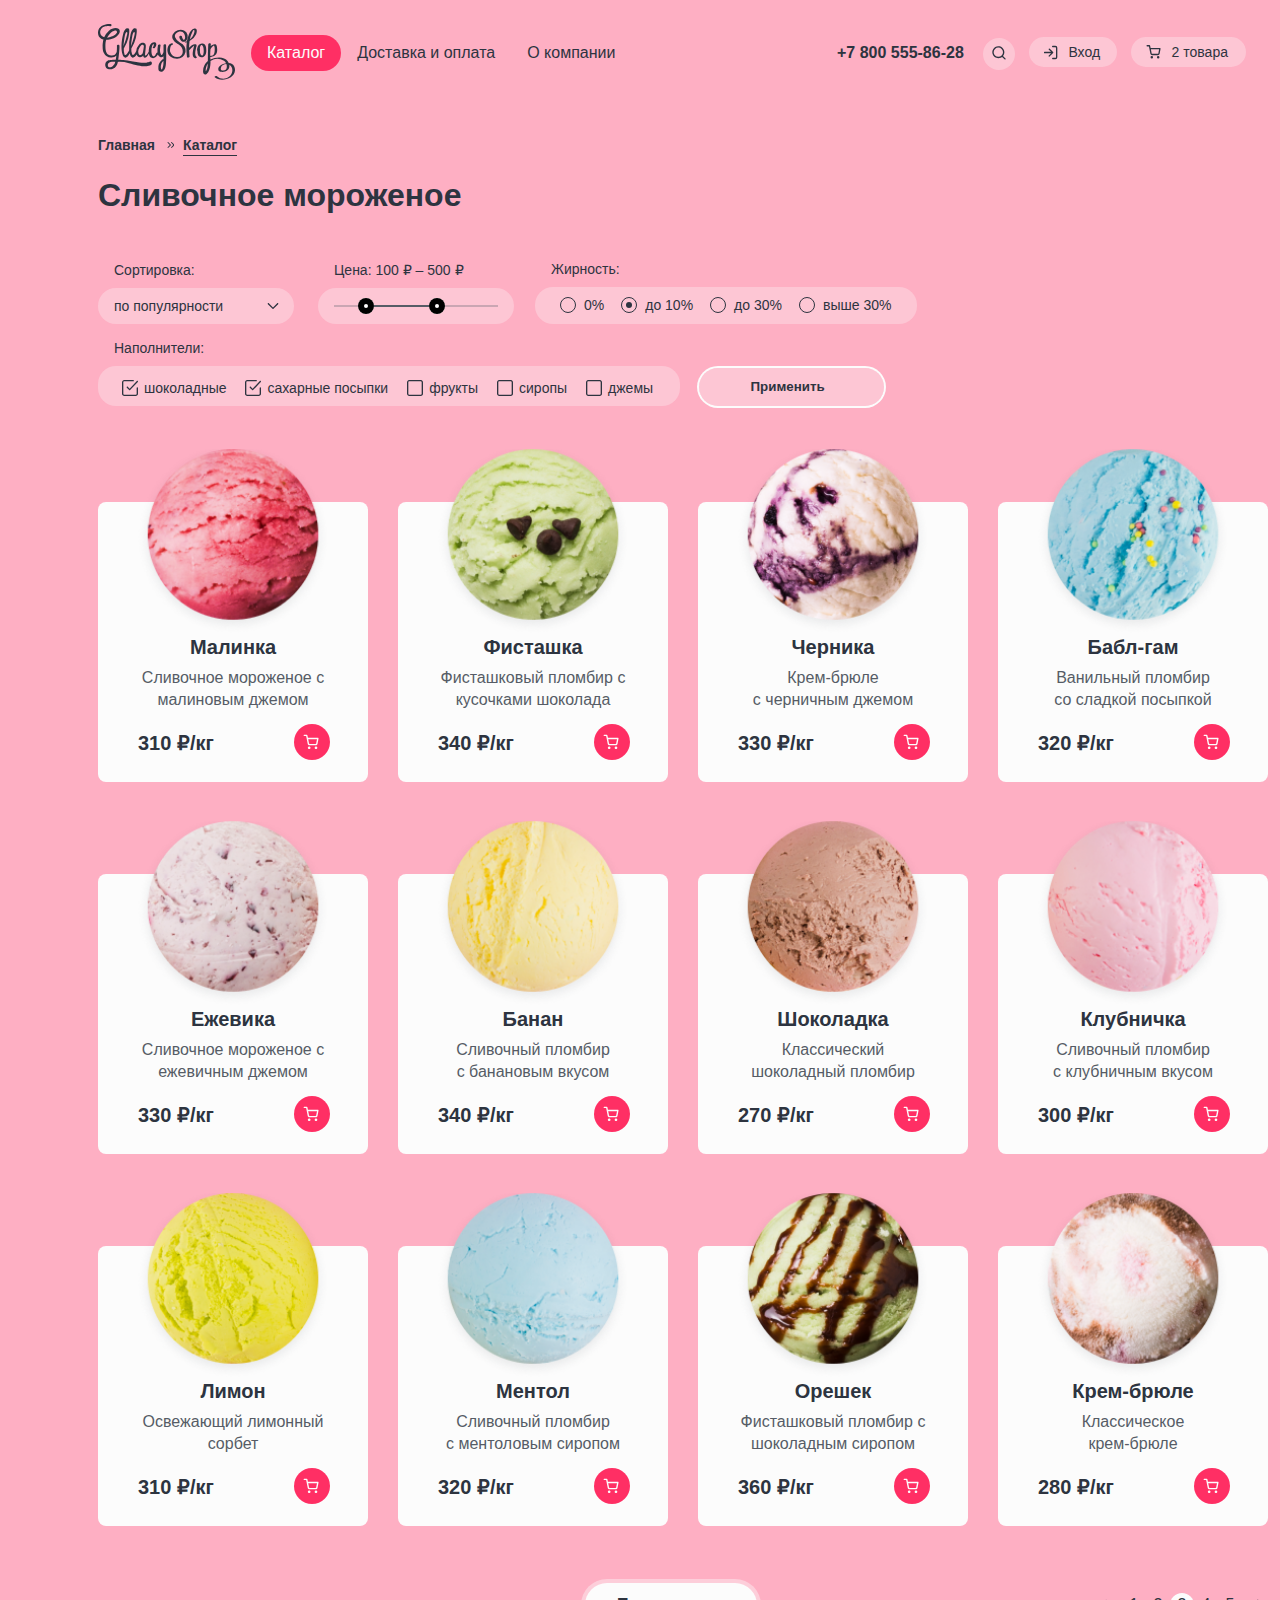
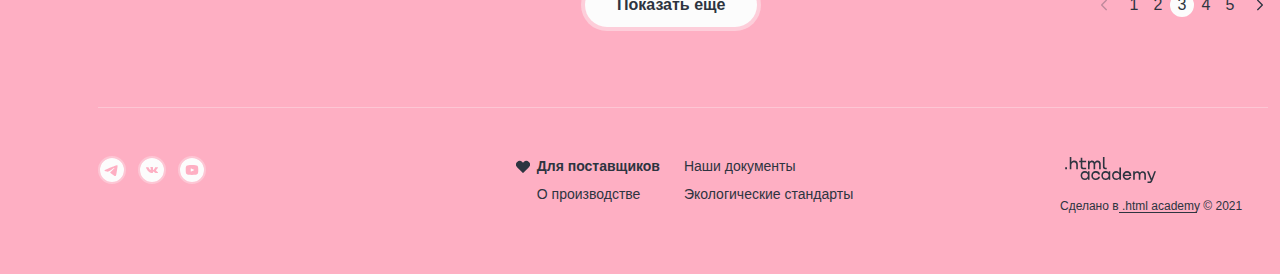
==== commit 1ab53820: "Merge pull request #3 from VallerySym/master" ====
--- a/catalog.html
+++ b/catalog.html
@@ -137,16 +137,16 @@
                     alt="Шарик мороженого бабл-гам.">
                   <div class="basket-order-wrapper">
                     <p class="basket-description">Бабл-гам</p>
-                    <span class="basket-quantity">1,5 кг х 320 ₽</span>
+                    <span class="basket-quantity">1,5 кг х 480 ₽</span>
                   </div>
-                  <span class="basket-price">320 ₽</span>
+                  <span class="basket-price">480 ₽</span>
                 </a>
                 <button class="basket-close-button" type="button">
                   <span class="visually-hidden">Удалить товар из корзины.</span>
                 </button>
             </ul>
             <div class="basket-wrapper-total ">
-              <button class="button-secondary ">Оформить заказ</button>
+              <button class="basket-order-button button-secondary ">Оформить заказ</button>
               <span class="basket-price-total">Итого: 790 ₽</span>
             </div>
           </div>
@@ -636,7 +636,7 @@
         <div class="pagination-wrapper">
           <a class="pagination-button button-primary" href="#">Показать еще</a>
           <div class="pagination-container">
-            <button class="pagination-arrow arrow-backward"></button>
+            <span class="pagination-arrow arrow-backward"></span>
             <ul class="pagination-list">
               <li class="pagination-item">
                 <a class="pagination-link" href="#">1</a>
@@ -645,7 +645,7 @@
                 <a class="pagination-link" href="#">2</a>
               </li>
               <li class="pagination-item pagination-item-divider">
-                <span class="pagination-link ">3</span>
+                <span class="pagination-link " aria-current="page">3</span>
               </li>
               <li class="pagination-item">
                 <a class="pagination-link" href="#">4</a>
@@ -654,7 +654,7 @@
                 <a class="pagination-link" href="#">5</a>
               </li>
             </ul>
-            <button class="pagination-arrow  arrow-forward"></button>
+            <a class="pagination-arrow  arrow-forward" href="#"></a>
           </div>
         </div>
       </section>
@@ -703,10 +703,14 @@
       </ul>
       <!-- Инфо -->
       <div class="info-wrapper">
-        <h2 class="info-title">Для поставщиков</h2>
-        <a class="info-link" href="#">Наши документы</a>
-        <a class="info-link" href="#">О производстве</a>
-        <a class="info-link" href="#">Экологические стандарты</a>
+        <div class="info-column-one">
+          <h2 class="info-title">Для поставщиков</h2>
+          <a class="info-link" href="#">О производстве</a>
+        </div>
+        <div class="info-column-two">
+          <a class="info-link" href="#">Наши документы</a>
+          <a class="info-link" href="#">Экологические стандарты</a>
+        </div>
       </div>
       <!-- Логотип академии -->
       <div class="footer-logo-wrapper">
--- a/styles/styles.css
+++ b/styles/styles.css
@@ -285,16 +285,8 @@
 .modal-input:disabled {
   box-shadow: 0 0 0 1px #b9b9b9;
   background-color: #e7e7e7;
-}
-
-.search-popup-input:disabled:hover,
-.login-popup-input:disabled:hover,
-.newsletter-input:disabled:hover,
-.delivery-input:disabled:hover,
-.modal-input:disabled:hover {
-  box-shadow: 0 0 0 2px #b9b9b9;
-  background-color: #e7e7e7;
   opacity: 0.65;
+  pointer-events: none;
 }
 
 /* Forms error */
@@ -405,9 +397,9 @@
 
 .catalog-popup {
   position: absolute;
-  top: 40px;
-  left: 10px;
-  padding: 16px 0;
+  top: 54px;
+  left: 0px;
+  padding: 8px 0 10px 0;
   background-color: #fcfcfc;
   box-shadow: 0 8px 16px rgba(45, 52, 64, 0.12);
   border-radius: 4px;
@@ -428,7 +420,9 @@
 
 .catalog-popup-link {
   display: block;
-  padding: 8px 16px;
+  padding: 6px 16px;
+  font-size: 14px;
+  line-height: 20px;
   text-decoration: none;
   color: #2d3440;
 }
@@ -449,6 +443,7 @@
 
 .popup-link-new {
   position: relative;
+  padding: 8px 16px;
   margin-bottom: 5px;
   font-size: 14px;
   line-height: 20px;
@@ -459,9 +454,9 @@
 .popup-link-new::after {
   position: absolute;
   content: "";
-  width: 83%;
+  width: 74%;
   height: 1px;
-  bottom: -7px;
+  bottom: -4px;
   left: 13px;
   background-color: #b9b9b9;
 }
@@ -515,8 +510,8 @@
 
 .search-popup {
   position: absolute;
-  top: 40px;
-  right: 19px;
+  top: 39px;
+  right: 1px;
   width: 356px;
   box-shadow: 0 8px 16px rgba(45, 52, 64, 0.12);
   border-radius: 4px;
@@ -535,7 +530,7 @@
 }
 
 .search-popup-form {
-  padding: 24px 16px;
+  padding: 25px 16px;
 }
 
 .search-popup-input {
@@ -617,8 +612,8 @@
 .login-popup {
   position: absolute;
   top: 40px;
-  right: 16px;
-  padding: 48px 48px 52px 48px;
+  right: 0px;
+  padding: 46px 48px 52px 48px;
   width: 420px;
   background-color: #fcfcfc;
   box-shadow: 0 15px 40px rgba(45, 52, 64, 0.12);
@@ -641,8 +636,8 @@
   flex-wrap: wrap;
 }
 
-login-popup-title {
-  margin: 0 0 32px 0;
+.login-popup-title {
+  margin: 0 0 27px 0;
   font-size: 24px;
   line-height: 36px;
   font-weight: 700;
@@ -753,7 +748,7 @@
   box-shadow: 0 0 0 2px #2d3440;
 }
 
-/* По умолчанию отображается состояние, когда корзине есть товар.
+/* По умолчанию отображается состояние, когда в корзине есть товар.
 Для отображения пустой корзины свойству display поменять значение на none.*/
 
 .basket-wrapper:focus-within .basket-popup {
@@ -774,7 +769,7 @@
   padding: 48px;
   width: 441px;
   top: 40px;
-  left: -337px;
+  right: -2px;
   box-shadow: 0 15px 40px rgba(45, 52, 64, 0.12);
   border-radius: 4px;
   z-index: 2;
@@ -823,7 +818,8 @@
 
 .basket-link {
   display: grid;
-  grid-template-columns: 46px 164px 81px;
+  grid-template-columns: 46px 178px 75px;
+  width: 300px;
   font-size: 18px;
   line-height: 22px;
   font-weight: 700;
@@ -834,6 +830,10 @@
 .basket-description {
   margin: 0;
   padding: 0;
+}
+
+.basket-price {
+  align-self: center;
 }
 
 .basket-quantity {
@@ -849,9 +849,9 @@
   position: relative;
   border: none;
   background-color: transparent;
-  width: 16px;
-  height: 16px;
-  transform: translate(50px, 0);
+  width: 14px;
+  height: 14px;
+  transform: translate(52px, 15px);
   cursor: pointer;
 }
 
@@ -859,7 +859,7 @@
 .basket-close-button::after {
   position: absolute;
   content: "";
-  width: 16px;
+  width: 14px;
   height: 1px;
   top: 7px;
   left: 0;
@@ -885,10 +885,14 @@
   color: #2d3440;
 }
 
+.basket-order-button {
+  max-width: 215px;
+}
+
 .basket-popup-empty {
   position: absolute;
   top: 40px;
-  right: 0;
+  right: -2px;
   text-align: center;
   width: 288px;
   padding: 48px 0;
@@ -967,14 +971,14 @@
 
 .slider-content {
   display: none;
-  align-self: center;
-  padding: 37px 0 42px 0;
+  padding: 135px 0 42px 0;
   width: 470px;
 }
 
 .slide-title {
   margin: 0 0 25px 0;
   text-align: left;
+  font-weight: 800;
   font-size: 36px;
   line-height: 46px;
   color: #2d3440;
@@ -1238,7 +1242,7 @@
 
 .article-img {
   position: absolute;
-  top: 0;
+  bottom: 0;
   right: 0;
 }
 
@@ -1448,9 +1452,9 @@
   padding: 32.5px 235px 67px 32px;
   background-image: url('../images/blog-bg.jpg');
   background-color: #fcfcfc;
-  background-position: -2px -103px;
   border-radius: 16px;
-  background-size: 113%;
+  background-size: cover;
+  background-repeat: no-repeat;
 }
 
 .blog-title {
@@ -1592,6 +1596,7 @@
   display: flex;
   flex-wrap: wrap;
   flex-direction: column;
+  margin: 0 0 20px 0;
 }
 
 .label-wrapper {
@@ -1617,16 +1622,13 @@
   margin: 0 0 20px 0;
 }
 
-.address-wrapper {
-  margin: 0 0 32px 0;
-}
-
 .address-input {
   width: 420px;
 }
 
 .delivery-button {
   margin: 0 auto;
+  margin-top: 12px;
 }
 
 /* Tooltip */
@@ -1767,13 +1769,14 @@
 
 .footer {
   display: grid;
-  grid-template-columns: 220px 356px 220px;
-  column-gap: 185px;
-  padding: 48px 0 57px 0;
+  grid-template-columns: 221px 1fr 221px;
+  gap: 40px;
+  padding: 45px 0 57px 0;
 }
 
 .catalog-footer {
   border-top: 1px solid rgba(252, 252, 252, 0.3);
+  padding: 48px 0 57px 0;
 }
 
 /* Footer social */
@@ -1834,15 +1837,21 @@
 }
 
 .info-wrapper {
-  display: grid;
-  grid-template-columns: 150px 206px;
-  grid-template-rows: 20px 20px;
-  row-gap: 8px;
+  display: flex;
+  flex-wrap: wrap;
+  justify-content: center;
+}
+
+.info-column-one,
+.info-column-two {
+  display: flex;
+  flex-direction: column;
+  flex-wrap: wrap;
 }
 
 .info-title {
   position: relative;
-  margin: 0;
+  margin: 0 0 8px 0;
   padding-left: 24px;
   font-size: 14px;
   line-height: 20px;
@@ -1862,6 +1871,7 @@
 
 .info-link {
   padding-left: 24px;
+  margin: 0 0 8px 0;
   font-size: 14px;
   line-height: 20px;
   color: #2D3440;
@@ -1877,10 +1887,16 @@
 }
 
 /* Footer logo */
+
+.footer-logo-wrapper {
+  display: flex;
+  flex-wrap: wrap;
+}
 
 .footer-logo {
   display: block;
   margin-bottom: 12px;
+  margin-right: 10px;
 }
 
 .htmlacademy-icon {
@@ -1901,7 +1917,7 @@
   font-size: 12px;
   line-height: 16px;
   color: #2D3440;
-  transform: translateX(17px);
+  transform: translate(13px, -3px);
 }
 
 .footer-link {
@@ -2071,7 +2087,7 @@
 }
 
 .catalog-title {
-  margin: 0 0 40px 0;
+  margin: 0 0 33px 0;
   font-size: 32px;
   line-height: 46px;
   font-weight: 900;
@@ -2087,7 +2103,7 @@
 }
 
 .filter-title {
-  margin: 0 0 8px 0;
+  margin: 8px 0 8px 0;
   padding: 0 0 0 16px;
   font-size: 14px;
   line-height: 20px;
@@ -2100,7 +2116,7 @@
   display: flex;
   flex-wrap: wrap;
   align-items: center;
-  margin-bottom: 14px;
+  margin-bottom: 6px;
 }
 
 /* Sorting */
@@ -2203,7 +2219,6 @@
   flex-wrap: wrap;
   margin: 0;
   padding: 7px 21px 3px 25px;
-  min-width: 383px;
   background-color: rgba(252, 252, 252, 0.3);
   border-radius: 18px;
   list-style-type: none;
@@ -2281,7 +2296,6 @@
 .toppings-list {
   display: flex;
   flex-wrap: wrap;
-  min-width: 604px;
   margin: 0;
   padding: 12px 27px 3px 24px;
   background-color: rgba(252, 252, 252, 0.3);
@@ -2342,14 +2356,14 @@
 }
 
 .filter-button {
-  margin-top: 30px;
+  margin-top: 37px;
   padding: 9px 41px 9px 33px;
 }
 
 /* Catalog product */
 
 .catalog {
-  padding: 43px 0 39px 0;
+  padding: 50px 0 39px 0;
 }
 
 .catalog-list {
@@ -2477,6 +2491,7 @@
 
 .arrow-backward {
   transform: rotate(-180deg);
+  opacity: 0.3;
 }
 
 .pagination-list {
